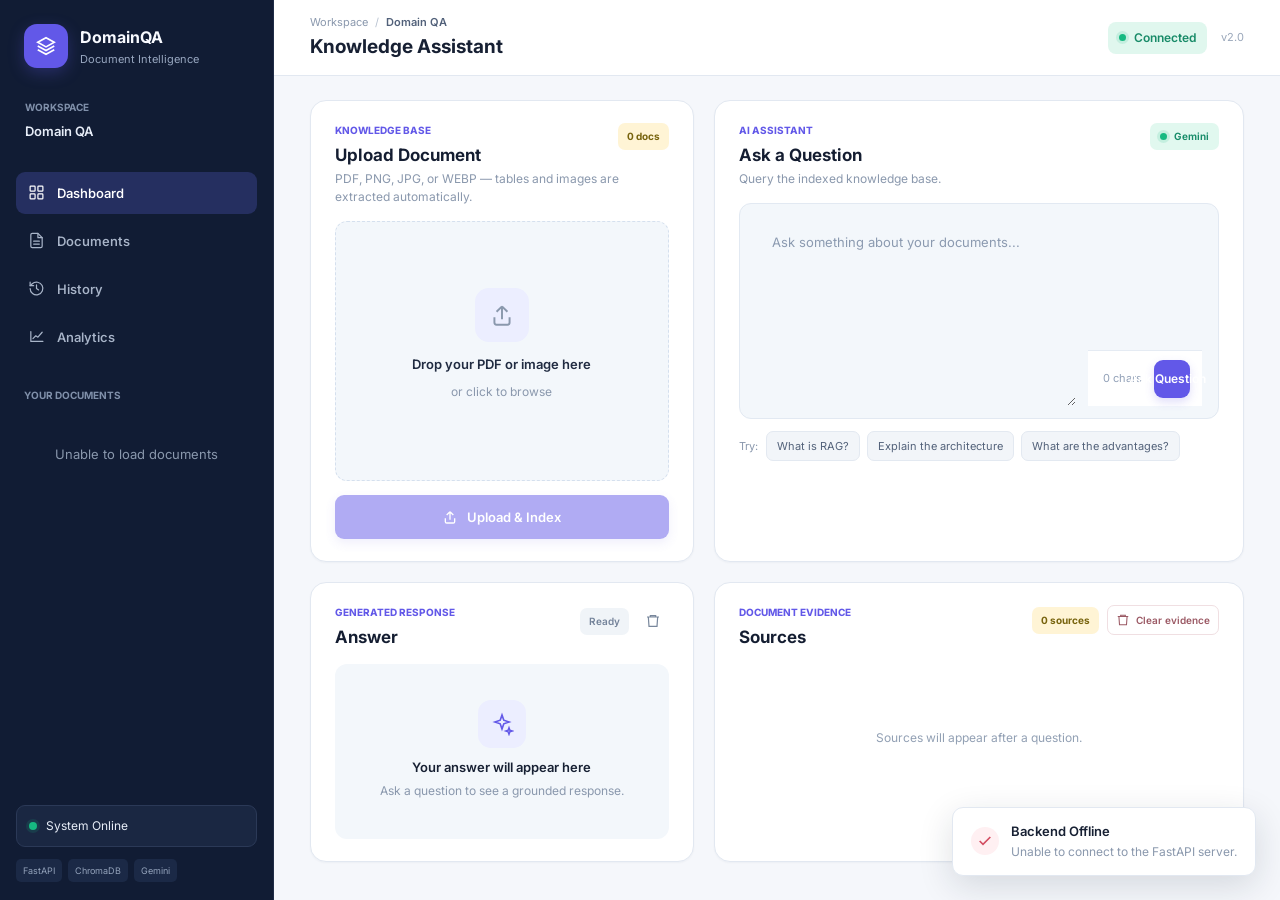
==== frontend/index.html @ cc3ae626 "Initial project commit" ====
<!DOCTYPE html>
<html lang="en">
<head>
    <meta charset="UTF-8">
    <meta name="viewport" content="width=device-width, initial-scale=1.0">
    <title>DomainQA | Document Intelligence</title>
    <meta name="description" content="Retrieval-Augmented Generation system for domain-specific question answering.">
    <link rel="preconnect" href="https://fonts.googleapis.com">
    <link rel="preconnect" href="https://fonts.gstatic.com" crossorigin>
    <link href="https://fonts.googleapis.com/css2?family=Inter:wght@300;400;500;600;700&display=swap" rel="stylesheet">
    <link rel="stylesheet" href="style.css?v=5">
</head>
<body>

<div class="app-shell">
    <aside class="app-sidebar">
        <div class="sidebar-brand">
            <div class="brand-icon" aria-hidden="true">
                <svg width="22" height="22" viewBox="0 0 24 24" fill="none" stroke="currentColor" stroke-width="1.8">
                    <path d="m3 8 9-5 9 5-9 5-9-5Z"/>
                    <path d="m3 12 9 5 9-5M3 16l9 5 9-5"/>
                </svg>
            </div>
            <div class="brand-copy">
                <span class="brand-name">DomainQA</span>
                <span class="brand-subtitle">Document Intelligence</span>
            </div>
        </div>

        <div class="sidebar-workspace">
            <span>WORKSPACE</span>
            <strong>Domain QA</strong>
        </div>

        <nav class="side-nav" aria-label="Primary navigation">
            <button class="nav-btn active" id="navDashboard">
                <svg viewBox="0 0 24 24" aria-hidden="true"><rect x="3" y="3" width="7" height="7" rx="1"/><rect x="14" y="3" width="7" height="7" rx="1"/><rect x="3" y="14" width="7" height="7" rx="1"/><rect x="14" y="14" width="7" height="7" rx="1"/></svg>
                <span>Dashboard</span>
            </button>
            <button class="nav-btn" id="navDocuments">
                <svg viewBox="0 0 24 24" aria-hidden="true"><path d="M14 2H6a2 2 0 0 0-2 2v16a2 2 0 0 0 2 2h12a2 2 0 0 0 2-2V8z"/><path d="M14 2v6h6M8 13h8M8 17h8"/></svg>
                <span>Documents</span>
            </button>
            <button class="nav-btn" id="navHistory">
                <svg viewBox="0 0 24 24" aria-hidden="true"><path d="M3 12a9 9 0 1 0 3-6.7L3 8"/><path d="M3 3v5h5M12 7v5l3 2"/></svg>
                <span>History</span>
            </button>
            <button class="nav-btn" id="navAnalytics">
                <svg viewBox="0 0 24 24" aria-hidden="true"><path d="M4 19V5M4 19h17"/><path d="m7 15 4-4 3 2 6-7"/></svg>
                <span>Analytics</span>
            </button>
        </nav>

        <section class="sidebar-documents" aria-label="Indexed documents">
            <span class="sidebar-section-label">YOUR DOCUMENTS</span>
            <div class="document-list" id="documentsList">
                <div class="sidebar-empty">No documents yet</div>
            </div>
        </section>

        <div class="sidebar-bottom">
            <div class="sidebar-system-status">
                <span class="status-indicator"></span>
                <span>System Online</span>
            </div>
            <div class="sidebar-services"><span>FastAPI</span><span>ChromaDB</span><span>Gemini</span></div>
        </div>
    </aside>

    <div class="app-main">
        <header class="top-header">
            <div class="workspace-title">
                <div class="breadcrumbs"><span>Workspace</span><b>/</b><strong>Domain QA</strong></div>
                <h1>Knowledge Assistant</h1>
            </div>
            <div class="header-status">
                <span class="connection-pill"><span class="status-indicator"></span>Connected</span>
                <span class="brand-version">v2.0</span>
            </div>
        </header>

        <main class="workspace-content">
            <section class="dashboard" id="dashboardView">
                <section class="dashboard-panel upload-panel">
                    <div class="panel-heading">
                        <div>
                            <span class="panel-eyebrow">KNOWLEDGE BASE</span>
                            <h2>Upload Document</h2>
                        </div>
                        <span class="stat-badge" id="documentCount">0 docs</span>
                    </div>
                    <p class="panel-caption">PDF, PNG, JPG, or WEBP — tables and images are extracted automatically.</p>
                    <div class="upload-section">
                        <div class="dropzone" id="dropZone">
                            <input type="file" id="fileInput" accept=".pdf,.png,.jpg,.jpeg,.webp,image/*,application/pdf" hidden>
                            <div class="dropzone-content">
                                <span class="dropzone-icon" aria-hidden="true">
                                    <svg width="26" height="26" viewBox="0 0 24 24" fill="none" stroke="currentColor" stroke-width="1.8">
                                        <path d="M12 16V4m0 0L7 9m5-5 5 5"/><path d="M5 14v5a2 2 0 0 0 2 2h10a2 2 0 0 0 2-2v-5"/>
                                    </svg>
                                </span>
                                <strong>Drop your PDF or image here</strong>
                                <span>or click to browse</span>
                                <div class="selected-file" id="selectedFile"></div>
                            </div>
                        </div>
                        <button class="btn btn-primary btn-full" id="uploadButton" disabled>
                            <svg width="16" height="16" viewBox="0 0 24 24" fill="none" stroke="currentColor" stroke-width="2"><path d="M12 16V4m0 0L7 9m5-5 5 5"/><path d="M5 14v5a2 2 0 0 0 2 2h10a2 2 0 0 0 2-2v-5"/></svg>
                            Upload &amp; Index
                        </button>
                        <div class="progress" id="uploadProgress">
                            <div class="progress-header"><span id="progressText">Processing...</span><span id="progressPercent">0%</span></div>
                            <div class="progress-bar"><div class="progress-fill" id="progressBar"></div></div>
                        </div>
                        <div class="notification" id="uploadNotification"></div>
                    </div>
                </section>

                <section class="dashboard-panel assistant-panel">
                    <div class="panel-heading">
                        <div>
                            <span class="panel-eyebrow">AI ASSISTANT</span>
                            <h2>Ask a Question</h2>
                        </div>
                        <span class="ai-badge"><span class="status-indicator"></span>Gemini</span>
                    </div>
                    <p class="panel-caption">Query the indexed knowledge base.</p>
                    <div class="chat-input-area">
                        <div class="input-wrapper">
                            <textarea id="questionInput" placeholder="Ask something about your documents..." rows="4"></textarea>
                            <div class="input-controls">
                                <span class="char-count"><span id="characterCount">0</span> chars</span>
                                <button class="btn-send" id="askButton" aria-label="Ask question" title="Ask question">
                                    <span>Ask Question</span>
                                    <svg width="17" height="17" viewBox="0 0 24 24" fill="none" stroke="currentColor" stroke-width="2"><path d="M5 12h14m-6-6 6 6-6 6"/></svg>
                                </button>
                            </div>
                        </div>
                    </div>
                    <div class="suggestion-row">
                        <span>Try:</span>
                        <div class="suggestion-chips">
                            <button class="suggestion-chip">What is RAG?</button>
                            <button class="suggestion-chip">Explain the architecture</button>
                            <button class="suggestion-chip">What are the advantages?</button>
                        </div>
                    </div>
                </section>

                <section class="dashboard-panel answer-panel">
                    <div class="panel-heading">
                        <div>
                            <span class="panel-eyebrow">GENERATED RESPONSE</span>
                            <h2>Answer</h2>
                        </div>
                        <div class="answer-tools">
                            <span class="answer-state" id="answerState">Ready</span>
                            <button class="btn-ghost-icon" id="clearChatBtn" title="Clear conversation" aria-label="Clear conversation">
                                <svg width="16" height="16" viewBox="0 0 24 24" fill="none" stroke="currentColor" stroke-width="1.8"><path d="M3 6h18M8 6V4h8v2m3 0-1 14H6L5 6"/></svg>
                            </button>
                        </div>
                    </div>
                    <div class="chat-messages" id="chatArea">
                        <div class="welcome-message">
                            <div class="welcome-icon" aria-hidden="true">
                                <svg width="24" height="24" viewBox="0 0 24 24" fill="none" stroke="currentColor" stroke-width="1.7"><path d="m12 3 1.8 5.2L19 10l-5.2 1.8L12 17l-1.8-5.2L5 10l5.2-1.8L12 3Z"/><path d="m19 16 .8 2.2L22 19l-2.2.8L19 22l-.8-2.2L16 19l2.2-.8L19 16Z"/></svg>
                            </div>
                            <h3>Your answer will appear here</h3>
                            <p>Ask a question to see a grounded response.</p>
                        </div>
                    </div>
                </section>

                <section class="dashboard-panel sources-panel">
                    <div class="panel-heading">
                        <div>
                            <span class="panel-eyebrow">DOCUMENT EVIDENCE</span>
                            <h2>Sources</h2>
                        </div>
                        <div class="source-tools">
                            <span class="source-count" id="sourceCount">0 sources</span>
                            <button class="btn-clear-evidence" id="clearEvidence" type="button" title="Clear displayed citations" aria-label="Clear displayed citations">
                                <svg width="14" height="14" viewBox="0 0 24 24" fill="none" stroke="currentColor" stroke-width="1.8" aria-hidden="true">
                                    <path d="M3 6h18M8 6V4h8v2m3 0-1 14H6L5 6"/>
                                </svg>
                                Clear evidence
                            </button>
                        </div>
                    </div>
                    <div class="source-list" id="sourcesList">
                        <div class="source-empty">Sources will appear after a question.</div>
                    </div>
                </section>
            </section>

    <!-- Documents View -->
    <section class="content-page hidden" id="documentsView">
        <div class="page-header">
            <div>
                <h2>Documents</h2>
                <p>Manage your indexed documents</p>
            </div>
            <button class="btn btn-secondary" id="refreshDocuments">
                <svg width="14" height="14" viewBox="0 0 24 24" fill="none" stroke="currentColor" stroke-width="2">
                    <polyline points="23,4 23,10 17,10"/>
                    <path d="M20.49 15a9 9 0 11-2.12-9.36L23 10"/>
                </svg>
                Refresh
            </button>
        </div>
        <div class="documents-table" id="documentsContainer">
            <div class="loading-state">Loading documents...</div>
        </div>

        <!-- Chunk Viewer Modal -->
        <div class="modal-overlay" id="chunkModal" style="display:none;">
            <div class="modal">
                <div class="modal-header">
                    <div>
                        <h3 id="chunkModalTitle">Document Chunks</h3>
                        <p class="modal-subtitle" id="chunkModalSubtitle"></p>
                    </div>
                    <button class="btn-close" id="closeChunkModal">
                        <svg width="18" height="18" viewBox="0 0 24 24" fill="none" stroke="currentColor" stroke-width="2">
                            <line x1="18" y1="6" x2="6" y2="18"/>
                            <line x1="6" y1="6" x2="18" y2="18"/>
                        </svg>
                    </button>
                </div>
                <div class="modal-body" id="chunkModalBody">
                    <div class="loading-state">Loading chunks...</div>
                </div>
            </div>
        </div>
    </section>

    <!-- History View -->
    <section class="content-page hidden" id="historyView">
        <div class="page-header">
            <div>
                <h2>History</h2>
                <p>Your conversation history</p>
            </div>
            <div class="header-actions">
                <button class="btn btn-secondary" id="exportHistory">
                    <svg width="14" height="14" viewBox="0 0 24 24" fill="none" stroke="currentColor" stroke-width="2">
                        <path d="M21 15v4a2 2 0 01-2 2H5a2 2 0 01-2-2v-4M7 10l5 5 5-5M12 15V3"/>
                    </svg>
                    Export MD
                </button>
                <button class="btn btn-secondary" id="clearHistory">
                    <svg width="14" height="14" viewBox="0 0 24 24" fill="none" stroke="currentColor" stroke-width="2">
                        <circle cx="12" cy="12" r="10"/>
                        <line x1="15" y1="9" x2="9" y2="15"/>
                        <line x1="9" y1="9" x2="15" y2="15"/>
                    </svg>
                    Clear
                </button>
            </div>
        </div>
        <div id="historyContainer">
            <div class="empty-state">No history yet. Ask a question to get started.</div>
        </div>
    </section>

    <!-- Analytics View -->
    <section class="content-page hidden" id="analyticsView">
        <div class="page-header">
            <div>
                <h2>Analytics</h2>
                <p>Query activity, response time, and indexed content</p>
            </div>
            <div class="header-actions">
                <button class="btn-reset" id="resetAnalytics" title="Reset query, feedback, and latency metrics">
                    <svg width="14" height="14" viewBox="0 0 24 24" fill="none" stroke="currentColor" stroke-width="1.8" aria-hidden="true">
                        <path d="M3 6h18M8 6V4h8v2m3 0-1 14H6L5 6"/>
                    </svg>
                    Reset metrics
                </button>
                <button class="btn btn-secondary" id="refreshAnalytics">
                    <svg width="14" height="14" viewBox="0 0 24 24" fill="none" stroke="currentColor" stroke-width="2">
                        <polyline points="23,4 23,10 17,10"/>
                        <path d="M20.49 15a9 9 0 11-2.12-9.36L23 10"/>
                    </svg>
                    Refresh
                </button>
            </div>
        </div>
        <div id="analyticsContainer">
            <div class="loading-state">Loading analytics...</div>
        </div>
    </section>
        </main>
    </div>
</div>

<!-- Toast -->
<div class="toast" id="toast">
    <div class="toast-icon">
        <svg width="16" height="16" viewBox="0 0 24 24" fill="none" stroke="currentColor" stroke-width="2.5">
            <polyline points="20,6 9,17 4,12"/>
        </svg>
    </div>
    <div class="toast-text">
        <strong id="toastTitle">Success</strong>
        <p id="toastMessage">Operation completed.</p>
    </div>
</div>

<script src="config.js"></script>
<script src="app.js?v=15"></script>

</body>
</html>
---- frontend/style.css ----
/* =========================================================
   DOMAINQA — CLASSIC PROFESSIONAL UI
========================================================= */

:root {
    --bg: #f8f9fa;
    --surface: #ffffff;
    --surface-alt: #f1f3f5;

    --text: #212529;
    --text-2: #495057;
    --text-3: #868e96;

    --border: #dee2e6;
    --border-light: #e9ecef;

    --primary: #2563eb;
    --primary-hover: #1d4ed8;
    --primary-soft: rgba(37, 99, 235, 0.08);

    --green: #16a34a;
    --green-soft: rgba(22, 163, 74, 0.08);

    --blue: #2563eb;
    --blue-soft: rgba(37, 99, 235, 0.08);

    --amber: #d97706;
    --amber-soft: rgba(217, 119, 6, 0.08);

    --red: #dc2626;
    --red-soft: rgba(220, 38, 38, 0.08);

    --purple: #7c3aed;
    --purple-soft: rgba(124, 58, 237, 0.08);

    --shadow-xs: 0 1px 2px rgba(0, 0, 0, 0.04);
    --shadow-sm: 0 1px 3px rgba(0, 0, 0, 0.06), 0 1px 2px rgba(0, 0, 0, 0.04);
    --shadow: 0 2px 8px rgba(0, 0, 0, 0.06);

    --radius: 8px;
    --radius-lg: 12px;
}

*, *::before, *::after {
    box-sizing: border-box;
    margin: 0;
    padding: 0;
}

body {
    font-family: 'Inter', -apple-system, BlinkMacSystemFont, 'Segoe UI', sans-serif;
    background: var(--bg);
    color: var(--text);
    line-height: 1.5;
    -webkit-font-smoothing: antialiased;
}

button, textarea, input {
    font-family: inherit;
}

button {
    border: none;
    cursor: pointer;
    background: none;
}

button:disabled {
    opacity: 0.5;
    cursor: not-allowed;
}

.hidden { display: none !important; }

/* =========================================================
   APP LAYOUT
========================================================= */

.app {
    display: flex;
    flex-direction: column;
    min-height: 100vh;
}

/* =========================================================
   TOP HEADER
========================================================= */

.top-header {
    display: flex;
    align-items: center;
    justify-content: space-between;
    padding: 0 24px;
    height: 56px;
    background: var(--surface);
    border-bottom: 1px solid var(--border);
    position: sticky;
    top: 0;
    z-index: 100;
}

.header-brand {
    display: flex;
    align-items: center;
    gap: 10px;
}

.brand-icon {
    width: 32px;
    height: 32px;
    background: var(--primary);
    color: white;
    border-radius: var(--radius);
    display: flex;
    align-items: center;
    justify-content: center;
}

.brand-name {
    font-weight: 600;
    font-size: 15px;
    color: var(--text);
}

.brand-version {
    font-size: 11px;
    color: var(--text-3);
    background: var(--surface-alt);
    padding: 2px 6px;
    border-radius: 4px;
}

.top-nav {
    display: flex;
    gap: 4px;
}

.nav-btn {
    padding: 8px 16px;
    font-size: 13px;
    font-weight: 500;
    color: var(--text-2);
    border-radius: 6px;
    transition: all 0.15s ease;
}

.nav-btn:hover {
    background: var(--surface-alt);
    color: var(--text);
}

.nav-btn.active {
    background: var(--primary-soft);
    color: var(--primary);
}

.header-status {
    display: flex;
    align-items: center;
    gap: 6px;
    font-size: 12px;
    color: var(--text-3);
}

.status-indicator {
    width: 8px;
    height: 8px;
    background: var(--green);
    border-radius: 50%;
}

/* =========================================================
   DASHBOARD - SPLIT LAYOUT
========================================================= */

.dashboard {
    display: flex;
    flex: 1;
    height: calc(100vh - 56px);
}

/* Left Panel - Documents */
.left-panel {
    width: 320px;
    background: var(--surface);
    border-right: 1px solid var(--border);
    display: flex;
    flex-direction: column;
    overflow: hidden;
}

.panel-header {
    display: flex;
    align-items: center;
    justify-content: space-between;
    padding: 16px 20px;
    border-bottom: 1px solid var(--border-light);
}

.panel-header h3 {
    font-size: 14px;
    font-weight: 600;
    color: var(--text);
}

.stat-badge {
    font-size: 12px;
    color: var(--text-3);
    background: var(--surface-alt);
    padding: 4px 10px;
    border-radius: 12px;
}

/* Upload Section */
.upload-section {
    padding: 12px 16px;
    border-bottom: 1px solid var(--border-light);
}

.upload-section.collapsed {
    padding: 8px 16px;
}

.upload-section.collapsed .dropzone {
    display: none;
}

.upload-section.collapsed .btn-primary {
    display: none;
}

.dropzone {
    border: 2px dashed var(--border);
    border-radius: var(--radius);
    padding: 16px;
    text-align: center;
    cursor: pointer;
    transition: all 0.2s ease;
    margin-bottom: 8px;
}

.dropzone:hover,
.dropzone.dragover {
    border-color: var(--primary);
    background: var(--primary-soft);
}

.dropzone-content {
    display: flex;
    flex-direction: column;
    align-items: center;
    gap: 8px;
    color: var(--text-3);
}

.dropzone-content svg {
    color: var(--text-3);
}

.dropzone-content span {
    font-size: 13px;
}

.selected-file {
    margin-top: 8px;
    font-size: 12px;
    color: var(--green);
    font-weight: 500;
}

/* Document List */
.document-list {
    flex: 1;
    overflow-y: auto;
    padding: 12px 20px;
}

.document-item {
    display: flex;
    align-items: center;
    gap: 12px;
    padding: 12px;
    border-radius: var(--radius);
    margin-bottom: 4px;
    transition: background 0.15s ease;
}

.document-item:hover {
    background: var(--surface-alt);
}

.doc-icon {
    width: 36px;
    height: 36px;
    background: var(--red-soft);
    color: var(--red);
    border-radius: 6px;
    display: flex;
    align-items: center;
    justify-content: center;
    font-size: 10px;
    font-weight: 600;
}

.doc-info {
    flex: 1;
    min-width: 0;
}

.doc-name {
    font-size: 13px;
    font-weight: 500;
    color: var(--text);
    white-space: nowrap;
    overflow: hidden;
    text-overflow: ellipsis;
}

.doc-meta {
    font-size: 11px;
    color: var(--text-3);
}

.doc-delete {
    width: 28px;
    height: 28px;
    min-width: 28px;
    border-radius: 6px;
    display: flex;
    align-items: center;
    justify-content: center;
    color: var(--text-3);
    transition: all 0.15s ease;
    flex-shrink: 0;
}

.doc-delete:hover {
    background: var(--red-soft);
    color: var(--red);
}

/* Right Panel - Chat */
.right-panel {
    flex: 1;
    display: flex;
    flex-direction: column;
    background: var(--bg);
    min-width: 0;
}

.chat-header {
    display: flex;
    align-items: center;
    justify-content: space-between;
    padding: 16px 24px;
    background: var(--surface);
    border-bottom: 1px solid var(--border);
}

.chat-title {
    display: flex;
    align-items: center;
    gap: 10px;
}

.chat-title h2 {
    font-size: 15px;
    font-weight: 600;
}

.chat-actions {
    display: flex;
    align-items: center;
    gap: 8px;
}

.ai-badge {
    font-size: 11px;
    font-weight: 500;
    color: var(--purple);
    background: var(--purple-soft);
    padding: 4px 10px;
    border-radius: 12px;
}

/* Chat Messages */
.chat-messages {
    flex: 1;
    overflow-y: auto;
    padding: 24px;
}

.welcome-message {
    display: flex;
    flex-direction: column;
    align-items: center;
    justify-content: center;
    height: 100%;
    text-align: center;
    color: var(--text-3);
}

.welcome-icon {
    width: 64px;
    height: 64px;
    background: var(--surface);
    border-radius: 50%;
    display: flex;
    align-items: center;
    justify-content: center;
    margin-bottom: 16px;
    box-shadow: var(--shadow-sm);
}

.welcome-message h3 {
    font-size: 18px;
    font-weight: 600;
    color: var(--text);
    margin-bottom: 8px;
}

.welcome-message p {
    font-size: 14px;
    margin-bottom: 20px;
}

.suggestion-chips {
    display: flex;
    gap: 8px;
    flex-wrap: wrap;
    justify-content: center;
}

.suggestion-chip {
    font-size: 12px;
    padding: 8px 14px;
    background: var(--surface);
    border: 1px solid var(--border);
    border-radius: 20px;
    color: var(--text-2);
    transition: all 0.15s ease;
}

.suggestion-chip:hover {
    border-color: var(--primary);
    color: var(--primary);
    background: var(--primary-soft);
}

/* Chat Bubbles */
.chat-bubble {
    max-width: 70%;
    margin-bottom: 16px;
}

.chat-bubble-user {
    margin-left: auto;
}

.chat-bubble-assistant {
    margin-right: auto;
}

.bubble-content {
    padding: 12px 16px;
    border-radius: var(--radius-lg);
    font-size: 14px;
    line-height: 1.6;
}

.chat-bubble-user .bubble-content {
    background: var(--primary);
    color: white;
    border-bottom-right-radius: 4px;
}

.chat-bubble-assistant .bubble-content {
    background: var(--surface);
    color: var(--text);
    border: 1px solid var(--border);
    border-bottom-left-radius: 4px;
}

.bubble-meta {
    font-size: 11px;
    color: var(--text-3);
    margin-top: 4px;
    padding: 0 4px;
}

.chat-bubble-user .bubble-meta {
    text-align: right;
}

.streaming-cursor {
    display: inline-block;
    width: 2px;
    height: 14px;
    background: var(--primary);
    margin-left: 2px;
    vertical-align: text-bottom;
    animation: blink 1s infinite;
}

@keyframes blink {
    0%, 50% { opacity: 1; }
    51%, 100% { opacity: 0; }
}

/* Chat Input */
.chat-input-area {
    padding: 16px 24px;
    background: var(--surface);
    border-top: 1px solid var(--border);
}

.input-wrapper {
    display: flex;
    align-items: flex-end;
    gap: 12px;
    background: var(--bg);
    border: 1px solid var(--border);
    border-radius: var(--radius-lg);
    padding: 12px 16px;
    transition: border-color 0.2s ease;
}

.input-wrapper:focus-within {
    border-color: var(--primary);
}

.input-wrapper textarea {
    flex: 1;
    border: none;
    background: transparent;
    resize: none;
    font-size: 14px;
    line-height: 1.5;
    color: var(--text);
    outline: none;
    max-height: 120px;
}

.input-wrapper textarea::placeholder {
    color: var(--text-3);
}

.btn-send {
    width: 36px;
    height: 36px;
    background: var(--primary);
    color: white;
    border-radius: 50%;
    display: flex;
    align-items: center;
    justify-content: center;
    flex-shrink: 0;
    transition: background 0.15s ease;
}

.btn-send:hover {
    background: var(--primary-hover);
}

.input-footer {
    display: flex;
    justify-content: space-between;
    margin-top: 8px;
    font-size: 11px;
    color: var(--text-3);
}

/* =========================================================
   BUTTONS
========================================================= */

.btn {
    display: inline-flex;
    align-items: center;
    gap: 6px;
    padding: 8px 14px;
    font-size: 13px;
    font-weight: 500;
    border-radius: 6px;
    transition: all 0.15s ease;
}

.btn-primary {
    background: var(--primary);
    color: white;
}

.btn-primary:hover {
    background: var(--primary-hover);
}

.btn-secondary {
    background: var(--surface);
    border: 1px solid var(--border);
    color: var(--text-2);
}

.btn-secondary:hover {
    background: var(--surface-alt);
    border-color: var(--text-3);
}

.btn-ghost {
    color: var(--text-3);
    padding: 6px 10px;
}

.btn-ghost:hover {
    background: var(--surface-alt);
    color: var(--text);
}

.btn-full {
    width: 100%;
    justify-content: center;
}

/* =========================================================
   PROGRESS & NOTIFICATIONS
========================================================= */

.progress {
    display: none;
    margin-top: 12px;
}

.progress.active {
    display: block;
}

.progress-header {
    display: flex;
    justify-content: space-between;
    margin-bottom: 6px;
    font-size: 11px;
    color: var(--text-3);
}

.progress-bar {
    height: 4px;
    background: var(--surface-alt);
    border-radius: 2px;
    overflow: hidden;
}

.progress-fill {
    height: 100%;
    background: var(--primary);
    border-radius: 2px;
    transition: width 0.3s ease;
    width: 0%;
}

.notification {
    display: none;
    margin-top: 8px;
    padding: 8px 12px;
    font-size: 12px;
    border-radius: 6px;
}

.notification.show {
    display: block;
}

.notification.success {
    background: var(--green-soft);
    color: var(--green);
}

.notification.error {
    background: var(--red-soft);
    color: var(--red);
}

/* =========================================================
   CONTENT PAGES
========================================================= */

.content-page {
    flex: 1;
    padding: 32px;
    overflow-y: auto;
}

.page-header {
    display: flex;
    align-items: flex-start;
    justify-content: space-between;
    margin-bottom: 24px;
}

.page-header h2 {
    font-size: 20px;
    font-weight: 600;
    color: var(--text);
    margin-bottom: 4px;
}

.page-header p {
    font-size: 13px;
    color: var(--text-3);
}

.header-actions {
    display: flex;
    gap: 8px;
}

/* Documents Table */
.documents-table {
    background: var(--surface);
    border: 1px solid var(--border);
    border-radius: var(--radius-lg);
    overflow: hidden;
}

.doc-row {
    display: grid;
    grid-template-columns: 1fr 100px 100px 80px;
    align-items: center;
    padding: 14px 20px;
    border-bottom: 1px solid var(--border-light);
    font-size: 13px;
}

.doc-row:last-child {
    border-bottom: none;
}

.doc-row-header {
    background: var(--surface-alt);
    font-weight: 600;
    color: var(--text-2);
    font-size: 12px;
    text-transform: uppercase;
    letter-spacing: 0.03em;
}

.doc-row:not(.doc-row-header):hover {
    background: var(--bg);
}

.doc-name {
    display: flex;
    align-items: center;
    gap: 12px;
    min-width: 0;
}

.doc-name-text {
    min-width: 0;
}

.doc-name-text strong {
    display: block;
    white-space: nowrap;
    overflow: hidden;
    text-overflow: ellipsis;
}

.doc-name-text span {
    font-size: 11px;
    color: var(--text-3);
}

.delete-btn {
    font-size: 12px;
    color: var(--red);
    padding: 4px 10px;
    border-radius: 4px;
    transition: background 0.15s ease;
}

.delete-btn:hover {
    background: var(--red-soft);
}

/* History */
.history-entry {
    background: var(--surface);
    border: 1px solid var(--border);
    border-radius: var(--radius-lg);
    padding: 20px;
    margin-bottom: 12px;
}

.history-entry-head {
    display: flex;
    align-items: center;
    justify-content: space-between;
    margin-bottom: 12px;
    font-size: 12px;
    color: var(--text-3);
}

.history-entry-time {
    display: flex;
    align-items: center;
    gap: 6px;
}

.history-entry-latency {
    background: var(--blue-soft);
    color: var(--blue);
    padding: 2px 8px;
    border-radius: 10px;
    font-size: 11px;
    font-weight: 500;
}

.history-q {
    display: flex;
    gap: 10px;
    margin-bottom: 12px;
}

.history-q-icon {
    width: 24px;
    height: 24px;
    background: var(--primary);
    color: white;
    border-radius: 50%;
    display: flex;
    align-items: center;
    justify-content: center;
    font-size: 11px;
    font-weight: 600;
    flex-shrink: 0;
}

.history-q-text {
    font-size: 14px;
    font-weight: 500;
    color: var(--text);
}

.history-a {
    padding-left: 34px;
    font-size: 14px;
    color: var(--text-2);
    line-height: 1.6;
}

/* Analytics */
.analytics-grid {
    display: grid;
    grid-template-columns: repeat(4, minmax(0, 1fr));
    gap: 12px;
    margin-bottom: 28px;
}

.analytics-card {
    background: var(--surface);
    border: 1px solid var(--border);
    border-radius: var(--radius);
    padding: 16px 18px;
    min-width: 0;
}

.analytics-card-label {
    display: block;
    font-size: 11px;
    font-weight: 600;
    color: var(--text-3);
}

.analytics-card-value {
    display: block;
    margin: 10px 0 4px;
    font-size: 26px;
    font-weight: 700;
    color: var(--text);
    line-height: 1.15;
    overflow-wrap: anywhere;
}

.analytics-card-sub {
    display: block;
    font-size: 12px;
    color: var(--text-3);
}

.analytics-positive { color: var(--green); }
.analytics-negative { color: var(--red); }

.analytics-layout {
    display: grid;
    grid-template-columns: minmax(0, 1.35fr) minmax(280px, 0.85fr);
    gap: 32px;
    align-items: start;
}

.analytics-side-column {
    display: grid;
    gap: 28px;
    min-width: 0;
}

.analytics-panel {
    min-width: 0;
}

.analytics-panel-heading {
    display: flex;
    justify-content: space-between;
    align-items: flex-start;
    gap: 16px;
    padding-bottom: 12px;
    border-bottom: 1px solid var(--border);
    margin-bottom: 4px;
}

.analytics-panel-heading h3 {
    font-size: 15px;
    font-weight: 650;
    line-height: 1.3;
}

.analytics-panel-heading p {
    margin-top: 3px;
    font-size: 12px;
    color: var(--text-3);
}

.analytics-count {
    flex-shrink: 0;
    padding-top: 2px;
    color: var(--text-3);
    font-size: 11px;
}

.analytics-query-row {
    display: grid;
    grid-template-columns: 24px minmax(0, 1fr) auto;
    gap: 12px;
    align-items: center;
    min-height: 54px;
    padding: 10px 0;
    border-bottom: 1px solid var(--border-light);
}

.analytics-query-row:last-child,
.analytics-doc-row:last-child {
    border-bottom: none;
}

.analytics-query-index {
    color: var(--text-3);
    font-size: 11px;
    font-variant-numeric: tabular-nums;
}

.analytics-query-text {
    min-width: 0;
    color: var(--text-2);
    font-size: 13px;
    overflow-wrap: anywhere;
}

.analytics-query-time {
    color: var(--text-3);
    font-size: 11px;
    white-space: nowrap;
}

.analytics-doc-row {
    padding: 12px 0;
    border-bottom: 1px solid var(--border-light);
}

.analytics-doc-meta {
    display: flex;
    justify-content: space-between;
    align-items: baseline;
    gap: 12px;
}

.analytics-doc-meta strong {
    min-width: 0;
    overflow: hidden;
    text-overflow: ellipsis;
    white-space: nowrap;
    font-size: 13px;
    font-weight: 550;
}

.analytics-doc-meta span {
    flex-shrink: 0;
    color: var(--text-3);
    font-size: 11px;
}

.analytics-bar-track {
    height: 5px;
    background: var(--surface-alt);
    border-radius: 3px;
    margin-top: 9px;
    overflow: hidden;
}

.analytics-bar-fill {
    height: 100%;
    background: var(--primary);
    border-radius: 3px;
}

.analytics-note {
    margin-top: 12px;
    color: var(--text-3);
    font-size: 11px;
    line-height: 1.5;
}

.analytics-feedback-track {
    display: flex;
    height: 8px;
    margin: 18px 0 12px;
    overflow: hidden;
    background: var(--surface-alt);
    border-radius: 4px;
}

.analytics-feedback-up { background: var(--green); }
.analytics-feedback-down { background: var(--red); }

.analytics-feedback-legend {
    display: flex;
    flex-wrap: wrap;
    justify-content: space-between;
    gap: 8px 16px;
    color: var(--text-2);
    font-size: 12px;
}

.analytics-feedback-legend span {
    display: inline-flex;
    align-items: center;
    gap: 6px;
}

.analytics-feedback-legend strong {
    margin-left: 2px;
    color: var(--text);
    font-variant-numeric: tabular-nums;
}

.analytics-legend-dot {
    width: 7px;
    height: 7px;
    border-radius: 50%;
}

.analytics-positive-dot { background: var(--green); }
.analytics-negative-dot { background: var(--red); }

.analytics-empty {
    padding: 18px 0;
    color: var(--text-3);
    font-size: 12px;
}

/* Empty States */
.empty-state {
    text-align: center;
    padding: 60px 20px;
    color: var(--text-3);
}

.empty-state h4 {
    font-size: 15px;
    font-weight: 500;
    color: var(--text-2);
    margin-bottom: 8px;
}

.empty-state-small {
    text-align: center;
    padding: 32px 16px;
    font-size: 13px;
    color: var(--text-3);
}

/* =========================================================
   TOAST
========================================================= */

.toast {
    position: fixed;
    bottom: 24px;
    right: 24px;
    background: var(--surface);
    border: 1px solid var(--border);
    border-radius: var(--radius-lg);
    padding: 14px 18px;
    display: flex;
    align-items: center;
    gap: 12px;
    box-shadow: var(--shadow);
    transform: translateY(100px);
    opacity: 0;
    transition: all 0.3s ease;
    z-index: 1000;
}

.toast.show {
    transform: translateY(0);
    opacity: 1;
}

.toast-icon {
    width: 28px;
    height: 28px;
    border-radius: 50%;
    display: flex;
    align-items: center;
    justify-content: center;
    flex-shrink: 0;
}

.toast-success .toast-icon {
    background: var(--green-soft);
    color: var(--green);
}

.toast-error .toast-icon {
    background: var(--red-soft);
    color: var(--red);
}

.toast-text strong {
    display: block;
    font-size: 13px;
    font-weight: 600;
    margin-bottom: 2px;
}

.toast-text p {
    font-size: 12px;
    color: var(--text-3);
}

/* =========================================================
   MODAL - CHUNK VIEWER
========================================================= */

.modal-overlay {
    position: fixed;
    inset: 0;
    background: rgba(0, 0, 0, 0.5);
    display: flex;
    align-items: center;
    justify-content: center;
    z-index: 1000;
    padding: 24px;
}

.modal {
    background: var(--surface);
    border-radius: var(--radius-lg);
    width: 100%;
    max-width: 800px;
    max-height: 80vh;
    display: flex;
    flex-direction: column;
    box-shadow: var(--shadow);
}

.modal-header {
    display: flex;
    align-items: flex-start;
    justify-content: space-between;
    padding: 20px 24px;
    border-bottom: 1px solid var(--border);
}

.modal-header h3 {
    font-size: 16px;
    font-weight: 600;
    margin-bottom: 4px;
}

.modal-subtitle {
    font-size: 12px;
    color: var(--text-3);
}

.btn-close {
    width: 32px;
    height: 32px;
    border-radius: 6px;
    display: flex;
    align-items: center;
    justify-content: center;
    color: var(--text-3);
    transition: all 0.15s ease;
}

.btn-close:hover {
    background: var(--surface-alt);
    color: var(--text);
}

.modal-body {
    flex: 1;
    overflow-y: auto;
    padding: 20px 24px;
}

/* Chunk Stats */
.chunk-stats {
    display: flex;
    gap: 16px;
    margin-bottom: 20px;
    padding: 16px;
    background: var(--surface-alt);
    border-radius: var(--radius);
}

.chunk-stat {
    text-align: center;
    flex: 1;
}

.chunk-stat-value {
    font-size: 20px;
    font-weight: 700;
    color: var(--text);
}

.chunk-stat-label {
    font-size: 11px;
    color: var(--text-3);
    text-transform: uppercase;
    letter-spacing: 0.03em;
}

/* Page Groups */
.chunk-page-group {
    margin-bottom: 24px;
}

.chunk-page-header {
    display: flex;
    align-items: center;
    gap: 8px;
    margin-bottom: 12px;
    font-size: 13px;
    font-weight: 600;
    color: var(--text-2);
}

.chunk-page-badge {
    background: var(--blue-soft);
    color: var(--blue);
    padding: 2px 8px;
    border-radius: 10px;
    font-size: 11px;
}

/* Individual Chunk */
.chunk-card {
    background: var(--bg);
    border: 1px solid var(--border);
    border-radius: var(--radius);
    margin-bottom: 8px;
    overflow: hidden;
}

.chunk-card-header {
    display: flex;
    align-items: center;
    justify-content: space-between;
    padding: 10px 14px;
    background: var(--surface);
    border-bottom: 1px solid var(--border-light);
    font-size: 12px;
}

.chunk-card-id {
    font-family: monospace;
    color: var(--text-3);
    font-size: 11px;
}

.chunk-card-size {
    color: var(--text-3);
}

.chunk-card-content {
    padding: 14px;
    font-size: 13px;
    line-height: 1.7;
    color: var(--text-2);
    white-space: pre-wrap;
    word-break: break-word;
}


/* Feedback */
.feedback-actions {
    display: flex;
    gap: 8px;
    margin-top: 10px;
    padding-top: 10px;
    border-top: 1px solid var(--border-light);
}

.feedback-btn {
    padding: 6px 10px;
    font-size: 13px;
    border-radius: 4px;
    background: var(--surface-alt);
    border: 1px solid var(--border);
    cursor: pointer;
    transition: all 0.15s ease;
}

.feedback-btn:hover {
    background: var(--primary-soft);
    border-color: var(--primary);
}

.feedback-btn.active {
    background: var(--primary);
    color: white;
    border-color: var(--primary);
}


.chunk-first {
    border-left: 3px solid var(--green);
}

.chunk-middle {
    border-left: 3px solid var(--blue);
}

.chunk-last {
    border-left: 3px solid var(--purple);
}

/* View Chunks Button */
.btn-view-chunks {
    font-size: 12px;
    color: var(--primary);
    padding: 4px 10px;
    border-radius: 4px;
    transition: background 0.15s ease;
}

.btn-view-chunks:hover {
    background: var(--primary-soft);
}

/* Screenshot-inspired workspace theme */
:root {
    --bg: #f5f7fb;
    --surface: #ffffff;
    --surface-alt: #f1f5fa;
    --text: #172033;
    --text-2: #56647b;
    --text-3: #8a98ad;
    --border: #e2e8f1;
    --border-light: #edf1f6;
    --primary: #6258e8;
    --primary-hover: #5147d8;
    --primary-soft: #efefff;
    --green: #14a878;
    --green-soft: #e1f8ef;
    --blue: #526fe5;
    --blue-soft: #edf1ff;
    --amber: #d89422;
    --amber-soft: #fff3d6;
    --red: #d34d61;
    --red-soft: #fff0f2;
    --purple: #6258e8;
    --purple-soft: #efefff;
    --shadow-xs: 0 1px 2px rgba(26, 39, 68, 0.04);
    --shadow-sm: 0 2px 5px rgba(26, 39, 68, 0.05);
    --shadow: 0 5px 18px rgba(26, 39, 68, 0.05);
    --radius: 10px;
    --radius-lg: 16px;
}

body {
    background: var(--bg);
    color: var(--text);
}

.app-shell {
    display: grid;
    grid-template-columns: 274px minmax(0, 1fr);
    min-height: 100vh;
    background: var(--bg);
}

.app-sidebar {
    position: sticky;
    top: 0;
    display: flex;
    flex-direction: column;
    gap: 30px;
    width: 274px;
    height: 100vh;
    padding: 22px 16px 18px;
    overflow: hidden;
    color: #e5eaf5;
    background: #111c34;
    border-right: 1px solid #202c46;
}

.sidebar-brand {
    display: flex;
    align-items: center;
    gap: 12px;
    padding: 2px 8px;
}

.brand-icon {
    width: 44px;
    height: 44px;
    flex: 0 0 44px;
    color: #fff;
    background: #6258e8;
    border-radius: 13px;
    box-shadow: 0 5px 16px rgba(98, 88, 232, 0.28);
}

.brand-copy {
    display: grid;
    gap: 2px;
    min-width: 0;
}

.brand-name {
    color: #f8faff;
    font-size: 16px;
    font-weight: 700;
}

.brand-subtitle {
    color: #98a7c0;
    font-size: 11px;
}

.sidebar-workspace {
    display: grid;
    gap: 7px;
    padding: 0 9px;
}

.sidebar-workspace span,
.sidebar-section-label {
    color: #8090aa;
    font-size: 10px;
    font-weight: 700;
}

.sidebar-workspace strong {
    color: #e7edf8;
    font-size: 13px;
    font-weight: 600;
}

.side-nav {
    display: grid;
    gap: 6px;
}

.side-nav .nav-btn {
    display: flex;
    align-items: center;
    gap: 12px;
    width: 100%;
    min-height: 42px;
    padding: 9px 12px;
    color: #a9b5c9;
    text-align: left;
    font-size: 13px;
    font-weight: 550;
    border-radius: 9px;
    transition: color 120ms ease, background 120ms ease;
}

.side-nav .nav-btn svg {
    width: 17px;
    height: 17px;
    flex: 0 0 17px;
    fill: none;
    stroke: currentColor;
    stroke-linecap: round;
    stroke-linejoin: round;
    stroke-width: 1.7;
}

.side-nav .nav-btn:hover {
    color: #fff;
    background: #1b2946;
}

.side-nav .nav-btn.active {
    color: #fff;
    background: #252f60;
}

.sidebar-documents {
    display: flex;
    flex-direction: column;
    gap: 10px;
    min-height: 0;
    flex: 1;
    padding: 0 8px;
}

.sidebar-documents .document-list {
    min-height: 36px;
    flex: 1;
    padding: 0;
    overflow-y: auto;
}

.sidebar-documents .document-item {
    gap: 9px;
    padding: 8px 4px;
    color: #dae2f0;
}

.sidebar-documents .document-item:hover {
    background: #1b2946;
}

.sidebar-documents .doc-icon {
    width: 30px;
    height: 30px;
    flex: 0 0 30px;
    color: #ff8998;
    background: rgba(221, 88, 111, 0.16);
}

.sidebar-documents .doc-name {
    color: #e4eaf5;
    font-size: 11px;
}

.sidebar-documents .doc-meta {
    color: #91a0b8;
    font-size: 10px;
}

.sidebar-documents .doc-delete {
    color: #97a5bb;
}

.sidebar-documents .doc-delete:hover {
    color: #ff9aa7;
    background: rgba(221, 88, 111, 0.14);
}

.sidebar-empty {
    padding: 4px 0;
    color: #98a7c0;
    font-size: 12px;
}

.sidebar-bottom {
    display: grid;
    gap: 12px;
    margin-top: auto;
}

.sidebar-system-status {
    display: flex;
    align-items: center;
    gap: 9px;
    min-height: 42px;
    padding: 0 12px;
    color: #e8eef8;
    font-size: 12px;
    background: #1a2742;
    border: 1px solid #2b3957;
    border-radius: 9px;
}

.status-indicator {
    width: 8px;
    height: 8px;
    flex: 0 0 8px;
    background: #16b981;
    border-radius: 50%;
    box-shadow: 0 0 0 3px rgba(22, 185, 129, 0.14);
}

.sidebar-services {
    display: flex;
    gap: 6px;
}

.sidebar-services span {
    padding: 5px 7px;
    color: #94a3bb;
    font-size: 9px;
    background: #1b2946;
    border-radius: 5px;
}

.app-main {
    display: flex;
    flex-direction: column;
    min-width: 0;
    min-height: 100vh;
}

.top-header {
    position: sticky;
    z-index: 20;
    top: 0;
    display: flex;
    align-items: center;
    justify-content: space-between;
    min-height: 76px;
    padding: 12px 36px;
    background: rgba(255, 255, 255, 0.97);
    border-bottom: 1px solid var(--border);
}

.workspace-title {
    display: grid;
    gap: 2px;
}

.breadcrumbs {
    display: flex;
    align-items: center;
    gap: 7px;
    color: var(--text-3);
    font-size: 11px;
}

.breadcrumbs b {
    color: #b7c1d0;
    font-weight: 400;
}

.breadcrumbs strong {
    color: #52617a;
    font-weight: 600;
}

.workspace-title h1 {
    color: var(--text);
    font-size: 19px;
    font-weight: 700;
}

.header-status {
    display: flex;
    align-items: center;
    gap: 14px;
    color: var(--text-3);
}

.connection-pill {
    display: inline-flex;
    align-items: center;
    gap: 8px;
    padding: 7px 11px;
    color: #188b68;
    font-size: 12px;
    font-weight: 600;
    background: #e0f7ee;
    border-radius: 8px;
}

.connection-pill .status-indicator {
    width: 7px;
    height: 7px;
    flex-basis: 7px;
}

.brand-version {
    padding: 0;
    color: #9aa7ba;
    font-size: 11px;
    background: none;
}

.workspace-content {
    width: 100%;
    max-width: 1600px;
    margin: 0 auto;
    padding: 24px 36px 36px;
}

.dashboard {
    display: grid;
    grid-template-columns: minmax(0, 0.84fr) minmax(0, 1.16fr);
    grid-template-rows: minmax(440px, auto) minmax(240px, auto);
    gap: 20px;
    width: 100%;
    height: auto;
}

.dashboard-panel {
    min-width: 0;
    padding: 22px 24px;
    background: var(--surface);
    border: 1px solid var(--border);
    border-radius: 16px;
    box-shadow: var(--shadow-xs);
}

.panel-heading {
    display: flex;
    align-items: flex-start;
    justify-content: space-between;
    gap: 14px;
}

.panel-eyebrow {
    display: block;
    margin-bottom: 6px;
    color: #6258e8;
    font-size: 10px;
    font-weight: 750;
}

.panel-heading h2 {
    color: #141d31;
    font-size: 17px;
    font-weight: 680;
    line-height: 1.3;
}

.panel-caption {
    margin-top: 4px;
    margin-bottom: 15px;
    color: #8a98ad;
    font-size: 12px;
}

.stat-badge,
.source-count {
    flex: 0 0 auto;
    padding: 6px 9px;
    color: #77630d;
    font-size: 10px;
    font-weight: 700;
    background: #fff4d5;
    border-radius: 7px;
}

.source-tools {
    display: flex;
    align-items: center;
    gap: 8px;
}

.btn-clear-evidence {
    display: inline-flex;
    align-items: center;
    justify-content: center;
    gap: 6px;
    min-height: 30px;
    padding: 5px 8px;
    color: #9b5964;
    font-size: 10px;
    font-weight: 600;
    background: #fff;
    border: 1px solid #f0dfe2;
    border-radius: 7px;
}

.btn-clear-evidence:hover {
    color: #b83e51;
    background: #fff2f4;
    border-color: #eabdc5;
}

.upload-section {
    padding: 0;
    border: 0;
}

.dropzone {
    display: grid;
    min-height: 260px;
    margin-bottom: 14px;
    padding: 22px;
    place-items: center;
    background: #f3f7fb;
    border: 1.5px dashed #d5e0ee;
    border-radius: 12px;
    transition: background 150ms ease, border-color 150ms ease;
}

.dropzone:hover,
.dropzone.drag-over {
    background: #f0f0ff;
    border-color: #8d85ef;
}

.dropzone-content {
    gap: 8px;
    color: var(--text-2);
}

.dropzone-icon {
    display: grid;
    width: 54px;
    height: 54px;
    margin-bottom: 5px;
    place-items: center;
    color: #645aed;
    background: #eceeff;
    border-radius: 14px;
}

.dropzone-content strong {
    color: #202b41;
    font-size: 13px;
    font-weight: 600;
}

.dropzone-content > span:not(.dropzone-icon) {
    color: #8a98ad;
    font-size: 12px;
}

.selected-file {
    max-width: 100%;
    margin-top: 5px;
    color: #5d61df;
    font-size: 11px;
    font-weight: 550;
    overflow-wrap: anywhere;
}

.btn-primary {
    display: inline-flex;
    align-items: center;
    justify-content: center;
    gap: 9px;
    min-height: 44px;
    padding: 10px 16px;
    color: #fff;
    font-size: 13px;
    font-weight: 600;
    background: #6359e9;
    border-radius: 9px;
    box-shadow: 0 4px 10px rgba(98, 88, 232, 0.18);
    transition: background 130ms ease, transform 130ms ease;
}

.btn-primary:not(:disabled):hover {
    background: #554bdc;
    transform: translateY(-1px);
}

.btn-primary svg {
    stroke: currentColor;
}

.ai-badge {
    display: inline-flex;
    align-items: center;
    gap: 7px;
    padding: 6px 10px;
    color: #178c69;
    font-size: 10px;
    font-weight: 650;
    background: #e1f8ef;
    border-radius: 7px;
}

.ai-badge .status-indicator {
    width: 7px;
    height: 7px;
    flex-basis: 7px;
}

.chat-input-area {
    padding: 0;
    background: transparent;
    border: 0;
}

.input-wrapper {
    overflow: hidden;
    background: #f3f7fb;
    border: 1px solid #e2e9f2;
    border-radius: 12px;
}

.input-wrapper textarea {
    display: block;
    width: 100%;
    min-height: 190px;
    max-height: 240px;
    padding: 16px;
    color: var(--text);
    font-size: 13px;
    line-height: 1.55;
    background: transparent;
    border: 0;
    outline: none;
    resize: vertical;
}

.input-wrapper textarea::placeholder {
    color: #8b9ab0;
}

.input-wrapper textarea:focus {
    box-shadow: inset 0 0 0 1px #aaa5f2;
}

.input-controls {
    display: flex;
    align-items: center;
    justify-content: space-between;
    gap: 12px;
    min-height: 56px;
    padding: 8px 12px 8px 15px;
    background: #fff;
    border-top: 1px solid #e5ebf3;
}

.char-count {
    color: #91a0b7;
    font-size: 11px;
}

.btn-send {
    display: inline-flex;
    align-items: center;
    justify-content: center;
    gap: 9px;
    min-height: 38px;
    padding: 8px 14px;
    color: #fff;
    font-size: 12px;
    font-weight: 600;
    white-space: nowrap;
    background: #6258e8;
    border-radius: 9px;
    box-shadow: 0 4px 10px rgba(98, 88, 232, 0.2);
}

.btn-send:hover {
    background: #5147d8;
}

.btn-send:disabled {
    opacity: 0.55;
}

.suggestion-row {
    display: flex;
    align-items: center;
    flex-wrap: wrap;
    gap: 8px;
    margin-top: 12px;
}

.suggestion-row > span {
    color: #8a98ad;
    font-size: 11px;
}

.suggestion-chips {
    display: flex;
    flex-wrap: wrap;
    gap: 7px;
}

.suggestion-chip {
    min-height: 30px;
    padding: 6px 10px;
    color: #53627a;
    font-size: 11px;
    background: #f2f5f9;
    border: 1px solid #e3e9f1;
    border-radius: 7px;
    transition: border-color 120ms ease, background 120ms ease;
}

.suggestion-chip:hover {
    background: #eeefff;
    border-color: #c8c5fa;
}

.answer-panel,
.sources-panel {
    min-height: 240px;
}

.answer-tools {
    display: flex;
    align-items: center;
    gap: 8px;
}

.answer-state {
    padding: 6px 9px;
    color: #74839a;
    font-size: 10px;
    font-weight: 600;
    background: #f0f4f8;
    border-radius: 7px;
}

.answer-state.is-loading {
    color: #554bdc;
    background: #eeedff;
}

.answer-state.is-loading::before {
    display: inline-block;
    width: 7px;
    height: 7px;
    margin-right: 6px;
    background: #6258e8;
    border-radius: 50%;
    content: "";
    animation: answer-pulse 1s ease-in-out infinite;
}

.answer-error {
    color: var(--red);
}

@keyframes answer-pulse {
    50% { opacity: 0.35; transform: scale(0.8); }
}

.btn-ghost-icon {
    display: grid;
    width: 32px;
    height: 32px;
    place-items: center;
    color: #78879c;
    border: 1px solid transparent;
    border-radius: 8px;
}

.btn-ghost-icon:hover {
    color: #d34d61;
    background: #fff0f2;
    border-color: #f5dce1;
}

.chat-messages {
    min-height: 175px;
    max-height: 380px;
    margin-top: 16px;
    padding: 16px;
    overflow-y: auto;
    background: #f3f7fb;
    border-radius: 12px;
}

.welcome-message {
    min-height: 140px;
    height: 100%;
    justify-content: center;
    padding: 18px;
    color: #8a98ad;
}

.welcome-icon {
    width: 48px;
    height: 48px;
    margin-bottom: 10px;
    color: #655be8;
    background: #eceeff;
    border-radius: 13px;
    box-shadow: none;
}

.welcome-message h3 {
    margin-bottom: 4px;
    font-size: 13px;
    font-weight: 600;
}

.welcome-message p {
    margin: 0;
    font-size: 12px;
}

.chat-bubble {
    max-width: min(92%, 760px);
    margin: 0 0 14px;
    padding: 13px 15px;
    background: #fff;
    border: 1px solid #e5ebf3;
    border-radius: 12px;
    box-shadow: var(--shadow-xs);
}

.chat-bubble-user {
    margin-left: auto;
    background: #eeefff;
    border-color: #dcdafd;
}

.chat-bubble-assistant {
    margin-right: auto;
}

.bubble-meta {
    margin-bottom: 5px;
    color: #7e8ca2;
    font-size: 10px;
}

.bubble-content {
    color: #26334a;
    font-size: 13px;
    line-height: 1.6;
    overflow-wrap: anywhere;
}

.source-list {
    display: grid;
    gap: 8px;
    margin-top: 15px;
}

.source-item {
    display: flex;
    align-items: center;
    gap: 11px;
    padding: 11px 12px;
    background: #f7f9fc;
    border: 1px solid #e9eef5;
    border-radius: 9px;
}

.source-file-icon {
    display: grid;
    width: 34px;
    height: 34px;
    flex: 0 0 34px;
    place-items: center;
    color: #d35d68;
    font-size: 9px;
    font-weight: 700;
    background: #fff0f1;
    border-radius: 8px;
}

.source-details {
    display: grid;
    gap: 3px;
    min-width: 0;
}

.source-details strong {
    color: #28344a;
    font-size: 12px;
    overflow: hidden;
    text-overflow: ellipsis;
    white-space: nowrap;
}

.source-details span {
    color: #8593a8;
    font-size: 10px;
}

.source-empty {
    display: grid;
    min-height: 150px;
    place-items: center;
    color: #92a0b4;
    font-size: 12px;
    text-align: center;
}

.content-page {
    min-width: 0;
    padding: 28px 36px 40px;
}

.page-header {
    align-items: center;
    margin-bottom: 22px;
}

.page-header h2 {
    font-size: 20px;
    font-weight: 700;
}

.documents-table,
.history-entry {
    background: var(--surface);
    border-color: var(--border);
    border-radius: 13px;
    box-shadow: var(--shadow-xs);
}

.documents-table {
    overflow-x: auto;
}

.doc-row-header {
    color: #718098;
    background: #f5f7fb;
}

.doc-row:not(.doc-row-header):hover {
    background: #f9faff;
}

.btn-secondary {
    min-height: 36px;
    padding: 8px 12px;
    color: #586780;
    background: #fff;
    border: 1px solid var(--border);
    border-radius: 8px;
}

.btn-secondary:hover {
    color: var(--primary);
    background: #f6f6ff;
    border-color: #c9c6f6;
}

.btn-reset {
    display: inline-flex;
    align-items: center;
    justify-content: center;
    gap: 7px;
    min-height: 36px;
    padding: 8px 11px;
    color: #ba4356;
    font-size: 11px;
    font-weight: 600;
    background: #fff;
    border: 1px solid #f0d8dd;
    border-radius: 8px;
    transition: background 120ms ease, border-color 120ms ease;
}

.btn-reset:hover {
    background: #fff1f3;
    border-color: #e9b8c1;
}

.btn-reset:disabled {
    opacity: 0.55;
    cursor: wait;
}

.modal {
    border: 1px solid var(--border);
    border-radius: 14px;
    box-shadow: 0 18px 60px rgba(20, 31, 55, 0.22);
}

.toast {
    border: 1px solid var(--border);
    border-radius: 11px;
    box-shadow: 0 10px 35px rgba(23, 32, 51, 0.14);
}

@media (max-width: 1120px) {
    .app-shell {
        grid-template-columns: 238px minmax(0, 1fr);
    }

    .app-sidebar {
        width: 238px;
    }

    .workspace-content,
    .content-page {
        padding-right: 24px;
        padding-left: 24px;
    }

    .dashboard {
        grid-template-columns: minmax(0, 0.9fr) minmax(0, 1.1fr);
    }
}

@media (max-width: 860px) {
    .app-shell {
        display: block;
    }

    .app-sidebar {
        position: relative;
        display: grid;
        grid-template-columns: minmax(150px, auto) minmax(0, 1fr);
        align-items: center;
        gap: 12px 18px;
        width: 100%;
        height: auto;
        padding: 12px 16px;
        overflow: visible;
    }

    .sidebar-brand {
        padding: 0;
    }

    .brand-icon {
        width: 38px;
        height: 38px;
        flex-basis: 38px;
    }

    .sidebar-workspace,
    .sidebar-documents,
    .sidebar-bottom {
        display: none;
    }

    .side-nav {
        display: flex;
        justify-content: flex-end;
        gap: 4px;
    }

    .side-nav .nav-btn {
        justify-content: center;
        width: auto;
        min-height: 36px;
        padding: 8px 9px;
        font-size: 11px;
    }

    .side-nav .nav-btn svg {
        display: none;
    }

    .top-header {
        min-height: 68px;
        padding: 10px 22px;
    }

    .dashboard {
        grid-template-columns: repeat(2, minmax(0, 1fr));
        grid-template-rows: auto auto;
    }

    .upload-panel,
    .assistant-panel {
        min-height: 430px;
    }

    .dropzone {
        min-height: 226px;
    }
}

@media (max-width: 620px) {
    .app-sidebar {
        grid-template-columns: 1fr;
        gap: 10px;
        padding: 11px 13px 9px;
    }

    .side-nav {
        display: grid;
        grid-template-columns: repeat(4, minmax(0, 1fr));
        gap: 4px;
    }

    .side-nav .nav-btn {
        min-width: 0;
        padding: 8px 4px;
        font-size: 10px;
        white-space: nowrap;
    }

    .top-header {
        position: static;
        min-height: 64px;
        padding: 10px 16px;
    }

    .workspace-title h1 {
        font-size: 16px;
    }

    .connection-pill {
        padding: 6px 8px;
        font-size: 10px;
    }

    .header-status {
        gap: 8px;
    }

    .workspace-content,
    .content-page {
        padding: 16px 14px 28px;
    }

    .dashboard {
        grid-template-columns: minmax(0, 1fr);
        grid-template-rows: auto;
        gap: 14px;
    }

    .dashboard-panel {
        padding: 18px 16px;
        border-radius: 13px;
    }

    .upload-panel,
    .assistant-panel {
        min-height: 0;
    }

    .dropzone {
        min-height: 205px;
    }

    .input-wrapper textarea {
        min-height: 145px;
    }

    .chat-messages {
        min-height: 190px;
    }

    .source-empty {
        min-height: 90px;
    }

    .page-header {
        gap: 14px;
        align-items: flex-start;
    }

    .source-tools {
        flex-wrap: wrap;
        justify-content: flex-end;
    }

    .doc-row {
        min-width: 620px;
    }

    .analytics-layout {
        grid-template-columns: minmax(0, 1fr);
    }
}

/* =========================================================
   STAT COLORS
========================================================= */

.stat-blue { background: var(--blue-soft); color: var(--blue); }
.stat-green { background: var(--green-soft); color: var(--green); }
.stat-amber { background: var(--amber-soft); color: var(--amber); }
.stat-red { background: var(--red-soft); color: var(--red); }
.stat-purple { background: var(--purple-soft); color: var(--purple); }

/* =========================================================
   LOADING STATE
========================================================= */

.loading-state {
    text-align: center;
    padding: 40px 20px;
    color: var(--text-3);
    font-size: 13px;
}

/* =========================================================
   THINKING INDICATOR
========================================================= */
.thinking-indicator {
    display: inline-flex;
    gap: 4px;
    padding: 8px 0;
}
.thinking-indicator span {
    width: 6px;
    height: 6px;
    background: var(--text-3);
    border-radius: 50%;
    animation: bounce 1.4s infinite ease-in-out both;
}
.thinking-indicator span:nth-child(1) { animation-delay: -0.32s; }
.thinking-indicator span:nth-child(2) { animation-delay: -0.16s; }

@keyframes bounce {
    0%, 80%, 100% { transform: scale(0); }
    40% { transform: scale(1.0); }
}

@media (max-width: 900px) {
    .left-panel {
        width: 280px;
    }

    .analytics-grid {
        grid-template-columns: repeat(2, 1fr);
    }

    .analytics-layout {
        grid-template-columns: 1fr;
        gap: 24px;
    }

    .analytics-side-column {
        grid-template-columns: repeat(2, minmax(0, 1fr));
        gap: 24px;
    }
}

@media (max-width: 700px) {
    .top-header {
        display: grid;
        grid-template-columns: minmax(0, 1fr) auto;
        gap: 6px 12px;
        height: auto;
        min-height: 56px;
        padding: 8px 12px;
    }

    .top-nav {
        display: grid;
        grid-template-columns: repeat(4, minmax(0, 1fr));
        gap: 2px;
        grid-column: 1 / -1;
        min-width: 0;
    }

    .nav-btn {
        width: 100%;
        padding: 7px 4px;
        font-size: 11px;
        white-space: nowrap;
    }

    .dashboard {
        flex-direction: column;
    }

    .left-panel {
        width: 100%;
        height: auto;
        max-height: 40vh;
        border-right: none;
        border-bottom: 1px solid var(--border);
    }

    .chat-bubble {
        max-width: 85%;
    }

    .analytics-grid {
        grid-template-columns: repeat(2, minmax(0, 1fr));
    }

    .analytics-side-column {
        grid-template-columns: 1fr;
    }

    .analytics-query-row {
        grid-template-columns: 22px minmax(0, 1fr);
        gap: 10px;
    }

    .analytics-query-time {
        grid-column: 2;
        white-space: normal;
    }

    .doc-row {
        grid-template-columns: 1fr 80px;
    }

    .doc-row .doc-stat:nth-child(3),
    .doc-row .doc-stat:nth-child(4) {
        display: none;
    }
}

/* =========================================================
   MARKDOWN TABLES & BADGES
========================================================= */
.table-responsive {
    width: 100%;
    overflow-x: auto;
    margin: 12px 0;
    border-radius: var(--radius-sm, 6px);
    border: 1px solid var(--border);
}

.markdown-table {
    width: 100%;
    border-collapse: collapse;
    font-size: 13px;
    text-align: left;
}

.markdown-table th,
.markdown-table td {
    padding: 8px 12px;
    border-bottom: 1px solid var(--border);
}

.markdown-table th {
    background: var(--surface-2, rgba(255, 255, 255, 0.05));
    font-weight: 600;
    color: var(--text-1);
}

.markdown-table tr:last-child td {
    border-bottom: none;
}

.markdown-table tr:hover td {
    background: rgba(255, 255, 255, 0.03);
}

.tag-badge-img {
    background: rgba(147, 51, 234, 0.15);
    color: #c084fc;
    border: 1px solid rgba(147, 51, 234, 0.3);
    font-size: 10px;
    padding: 2px 6px;
    border-radius: 4px;
    font-weight: 600;
}

/* =========================================================
   MULTIMODAL SOURCES — tables, images, type badges
========================================================= */

/* Source header row (badge + filename/page) */
.source-header {
    display: flex;
    align-items: flex-start;
    gap: 10px;
    margin-bottom: 8px;
}

/* Content-type badges */
.source-type-badge {
    display: inline-flex;
    align-items: center;
    justify-content: center;
    font-size: 9px;
    font-weight: 700;
    letter-spacing: 0.05em;
    padding: 3px 7px;
    border-radius: 4px;
    flex-shrink: 0;
    margin-top: 2px;
}

.source-type-text {
    background: var(--blue-soft);
    color: var(--blue);
    border: 1px solid rgba(37,99,235,0.2);
}

.source-type-table {
    background: rgba(22,163,74,0.08);
    color: var(--green);
    border: 1px solid rgba(22,163,74,0.2);
}

.source-type-image {
    background: var(--purple-soft);
    color: var(--purple);
    border: 1px solid rgba(124,58,237,0.2);
}

.source-type-ocr {
    background: var(--amber-soft);
    color: var(--amber);
    border: 1px solid rgba(217,119,6,0.2);
}

/* Table source card */
.source-item-table {
    border-left: 3px solid var(--green);
}

.source-table-headers {
    font-size: 11px;
    color: var(--text-3);
    margin-bottom: 8px;
    font-style: italic;
}

/* Retrieved HTML table */
.table-wrapper {
    overflow-x: auto;
    border-radius: 6px;
    border: 1px solid var(--border);
    margin-top: 4px;
}

.retrieved-table {
    width: 100%;
    border-collapse: collapse;
    font-size: 12px;
    min-width: 300px;
}

.retrieved-table th {
    background: var(--surface-alt);
    color: var(--text-2);
    font-weight: 600;
    padding: 7px 12px;
    text-align: left;
    border-bottom: 2px solid var(--border);
    white-space: nowrap;
}

.retrieved-table td {
    padding: 6px 12px;
    border-bottom: 1px solid var(--border-light);
    color: var(--text);
    vertical-align: top;
}

.retrieved-table tr:last-child td {
    border-bottom: none;
}

.retrieved-table tr:nth-child(even) td {
    background: var(--surface-alt);
}

.retrieved-table tr:hover td {
    background: var(--primary-soft);
}

/* Image source card */
.source-item-image {
    border-left: 3px solid var(--purple);
}

.source-image-preview {
    margin-top: 4px;
    border-radius: 6px;
    overflow: hidden;
    border: 1px solid var(--border);
    background: var(--surface-alt);
    max-height: 280px;
    display: flex;
    align-items: center;
    justify-content: center;
}

.source-image {
    max-width: 100%;
    max-height: 280px;
    object-fit: contain;
    display: block;
}

.source-image-error {
    font-size: 11px;
    color: var(--text-3);
    padding: 16px;
}

.source-image-desc {
    margin-top: 8px;
    font-size: 11px;
    color: var(--text-3);
    line-height: 1.5;
    padding: 6px 8px;
    background: var(--surface-alt);
    border-radius: 4px;
    border: 1px solid var(--border-light);
}

/* Answer area — inline tables from Markdown */
.bubble-content .table-wrapper {
    margin: 12px 0;
    border-radius: 8px;
}

.bubble-content .retrieved-table {
    font-size: 13px;
}

.bubble-content .retrieved-table th {
    background: var(--primary-soft);
    color: var(--primary);
}
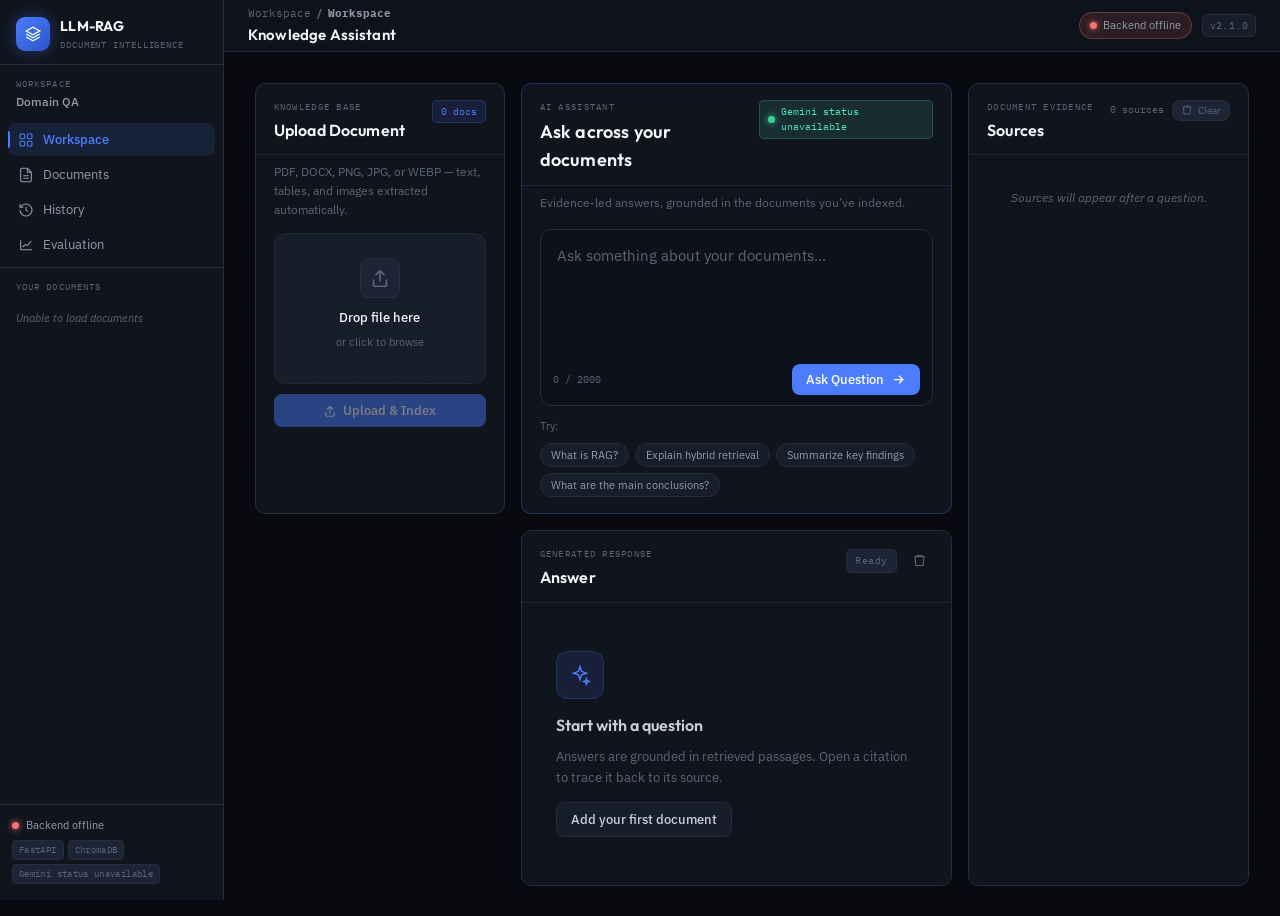
==== commit 48319551: "Initial commit: LLM-RAG project" ====
--- a/frontend/index.html
+++ b/frontend/index.html
@@ -3,187 +3,297 @@
 <head>
     <meta charset="UTF-8">
     <meta name="viewport" content="width=device-width, initial-scale=1.0">
-    <title>DomainQA | Document Intelligence</title>
-    <meta name="description" content="Retrieval-Augmented Generation system for domain-specific question answering.">
+    <title>LLM-RAG — Domain-Specific Question Answering System</title>
+    <meta name="description" content="LLM-RAG: A cinematic document intelligence platform powered by hybrid RAG, ChromaDB, and Gemini. Upload documents, ask questions, get grounded answers.">
+    <meta name="theme-color" content="#080A0F">
+
+    <!-- Preconnect fonts -->
     <link rel="preconnect" href="https://fonts.googleapis.com">
     <link rel="preconnect" href="https://fonts.gstatic.com" crossorigin>
-    <link href="https://fonts.googleapis.com/css2?family=Inter:wght@300;400;500;600;700&display=swap" rel="stylesheet">
-    <link rel="stylesheet" href="style.css?v=5">
+    <link href="https://fonts.googleapis.com/css2?family=Outfit:wght@300;400;500;600;700;800&family=IBM+Plex+Sans:ital,wght@0,300;0,400;0,500;0,600;1,400&family=IBM+Plex+Mono:wght@400;500&display=swap" rel="stylesheet">
+
+    <link rel="stylesheet" href="style.css?v=13">
 </head>
 <body>
 
+<!-- =========================================================
+     INTRO SCREEN
+========================================================= -->
+<div id="introScreen" role="status" aria-label="Loading LLM-RAG">
+    <div class="intro-grid"></div>
+    <div class="intro-logo" aria-hidden="true">
+        <svg width="64" height="64" viewBox="0 0 64 64" fill="none">
+            <defs>
+                <linearGradient id="logoGrad" x1="0" y1="0" x2="64" y2="64">
+                    <stop offset="0%" stop-color="#4C7DFF"/>
+                    <stop offset="100%" stop-color="#52E5C5"/>
+                </linearGradient>
+            </defs>
+            <!-- Geometric document-intelligence logo -->
+            <rect x="8" y="8" width="48" height="48" rx="12" fill="rgba(76,125,255,0.08)" stroke="url(#logoGrad)" stroke-width="1.5"/>
+            <!-- Layer stack -->
+            <rect x="16" y="20" width="32" height="4" rx="2" fill="url(#logoGrad)" opacity="0.9"/>
+            <rect x="16" y="28" width="24" height="4" rx="2" fill="url(#logoGrad)" opacity="0.65"/>
+            <rect x="16" y="36" width="20" height="4" rx="2" fill="url(#logoGrad)" opacity="0.4"/>
+            <!-- Node dot -->
+            <circle cx="48" cy="44" r="6" fill="url(#logoGrad)" opacity="0.9"/>
+            <circle cx="48" cy="44" r="3" fill="#080A0F"/>
+        </svg>
+    </div>
+
+    <div class="intro-title">LLM<span>-RAG</span></div>
+    <div class="intro-sub">Domain-Specific Question Answering System</div>
+</div>
+
+<!-- Background canvas -->
+<canvas id="bgCanvas" aria-hidden="true"></canvas>
+
+<!-- =========================================================
+     APP SHELL
+========================================================= -->
 <div class="app-shell">
-    <aside class="app-sidebar">
+
+    <!-- SIDEBAR -->
+    <aside class="app-sidebar" id="appSidebar" aria-label="Primary navigation">
         <div class="sidebar-brand">
             <div class="brand-icon" aria-hidden="true">
-                <svg width="22" height="22" viewBox="0 0 24 24" fill="none" stroke="currentColor" stroke-width="1.8">
+                <svg width="18" height="18" viewBox="0 0 24 24" fill="none" stroke="currentColor" stroke-width="1.8">
                     <path d="m3 8 9-5 9 5-9 5-9-5Z"/>
                     <path d="m3 12 9 5 9-5M3 16l9 5 9-5"/>
                 </svg>
             </div>
             <div class="brand-copy">
-                <span class="brand-name">DomainQA</span>
+                <span class="brand-name">LLM-RAG</span>
                 <span class="brand-subtitle">Document Intelligence</span>
             </div>
         </div>
 
         <div class="sidebar-workspace">
-            <span>WORKSPACE</span>
+            <span>Workspace</span>
             <strong>Domain QA</strong>
         </div>
 
-        <nav class="side-nav" aria-label="Primary navigation">
-            <button class="nav-btn active" id="navDashboard">
-                <svg viewBox="0 0 24 24" aria-hidden="true"><rect x="3" y="3" width="7" height="7" rx="1"/><rect x="14" y="3" width="7" height="7" rx="1"/><rect x="3" y="14" width="7" height="7" rx="1"/><rect x="14" y="14" width="7" height="7" rx="1"/></svg>
-                <span>Dashboard</span>
+        <nav class="side-nav" aria-label="Page navigation">
+            <button class="nav-btn active" id="navDashboard" aria-current="page">
+                <svg viewBox="0 0 24 24" aria-hidden="true" fill="none" stroke="currentColor" stroke-width="1.6">
+                    <rect x="3" y="3" width="7" height="7" rx="1.5"/>
+                    <rect x="14" y="3" width="7" height="7" rx="1.5"/>
+                    <rect x="3" y="14" width="7" height="7" rx="1.5"/>
+                    <rect x="14" y="14" width="7" height="7" rx="1.5"/>
+                </svg>
+                <span>Workspace</span>
             </button>
             <button class="nav-btn" id="navDocuments">
-                <svg viewBox="0 0 24 24" aria-hidden="true"><path d="M14 2H6a2 2 0 0 0-2 2v16a2 2 0 0 0 2 2h12a2 2 0 0 0 2-2V8z"/><path d="M14 2v6h6M8 13h8M8 17h8"/></svg>
+                <svg viewBox="0 0 24 24" aria-hidden="true" fill="none" stroke="currentColor" stroke-width="1.6">
+                    <path d="M14 2H6a2 2 0 0 0-2 2v16a2 2 0 0 0 2 2h12a2 2 0 0 0 2-2V8z"/>
+                    <path d="M14 2v6h6M8 13h8M8 17h8"/>
+                </svg>
                 <span>Documents</span>
             </button>
             <button class="nav-btn" id="navHistory">
-                <svg viewBox="0 0 24 24" aria-hidden="true"><path d="M3 12a9 9 0 1 0 3-6.7L3 8"/><path d="M3 3v5h5M12 7v5l3 2"/></svg>
+                <svg viewBox="0 0 24 24" aria-hidden="true" fill="none" stroke="currentColor" stroke-width="1.6">
+                    <path d="M3 12a9 9 0 1 0 3-6.7L3 8"/>
+                    <path d="M3 3v5h5M12 7v5l3 2"/>
+                </svg>
                 <span>History</span>
             </button>
             <button class="nav-btn" id="navAnalytics">
-                <svg viewBox="0 0 24 24" aria-hidden="true"><path d="M4 19V5M4 19h17"/><path d="m7 15 4-4 3 2 6-7"/></svg>
-                <span>Analytics</span>
+                <svg viewBox="0 0 24 24" aria-hidden="true" fill="none" stroke="currentColor" stroke-width="1.6">
+                    <path d="M4 19V5M4 19h17"/>
+                    <path d="m7 15 4-4 3 2 6-7"/>
+                </svg>
+                <span>Evaluation</span>
             </button>
         </nav>
 
         <section class="sidebar-documents" aria-label="Indexed documents">
-            <span class="sidebar-section-label">YOUR DOCUMENTS</span>
+            <span class="sidebar-section-label">Your Documents</span>
             <div class="document-list" id="documentsList">
                 <div class="sidebar-empty">No documents yet</div>
             </div>
         </section>
 
         <div class="sidebar-bottom">
-            <div class="sidebar-system-status">
-                <span class="status-indicator"></span>
-                <span>System Online</span>
-            </div>
-            <div class="sidebar-services"><span>FastAPI</span><span>ChromaDB</span><span>Gemini</span></div>
+            <div class="sidebar-backend-status" id="sidebarBackendStatus" role="status" aria-live="polite">
+                <span class="status-indicator" aria-hidden="true"></span>
+                <span id="sidebarBackendStatusText">Checking backend…</span>
+            </div>
+            <div class="sidebar-services">
+                <span>FastAPI</span>
+                <span>ChromaDB</span>
+                <span id="sidebarLlmStatus">Gemini</span>
+            </div>
         </div>
     </aside>
 
+    <!-- Sidebar overlay for mobile -->
+    <div class="sidebar-overlay" id="sidebarOverlay" aria-hidden="true"></div>
+
+    <!-- MAIN -->
     <div class="app-main">
+
+        <!-- TOP HEADER -->
         <header class="top-header">
             <div class="workspace-title">
-                <div class="breadcrumbs"><span>Workspace</span><b>/</b><strong>Domain QA</strong></div>
-                <h1>Knowledge Assistant</h1>
+                <div class="breadcrumbs" aria-label="Breadcrumb">
+                    <span>Workspace</span>
+                    <b>/</b>
+                    <strong id="pageBreadcrumb">Workspace</strong>
+                </div>
+                <h1 id="pageTitle">Knowledge Assistant</h1>
             </div>
             <div class="header-status">
-                <span class="connection-pill"><span class="status-indicator"></span>Connected</span>
-                <span class="brand-version">v2.0</span>
+                <span class="connection-pill" id="connectionStatus" role="status" aria-live="polite">
+                    <span class="status-indicator" aria-hidden="true"></span>
+                    <span id="connectionStatusText">Connecting…</span>
+                </span>
+                <span class="brand-version" title="Application version">v2.1.0</span>
             </div>
         </header>
 
+        <!-- WORKSPACE CONTENT -->
         <main class="workspace-content">
-            <section class="dashboard" id="dashboardView">
-                <section class="dashboard-panel upload-panel">
+
+            <!-- ==================== DASHBOARD VIEW ==================== -->
+            <section class="dashboard" id="dashboardView" aria-label="Main workspace">
+
+                <!-- Upload Panel -->
+                <section class="dashboard-panel upload-panel" aria-label="Document upload">
                     <div class="panel-heading">
                         <div>
-                            <span class="panel-eyebrow">KNOWLEDGE BASE</span>
+                            <span class="panel-eyebrow">Knowledge Base</span>
                             <h2>Upload Document</h2>
                         </div>
-                        <span class="stat-badge" id="documentCount">0 docs</span>
-                    </div>
-                    <p class="panel-caption">PDF, PNG, JPG, or WEBP — tables and images are extracted automatically.</p>
+                        <span class="stat-badge" id="documentCount" aria-live="polite">0 docs</span>
+                    </div>
+                    <p class="panel-caption">PDF, DOCX, PNG, JPG, or WEBP — text, tables, and images extracted automatically.</p>
                     <div class="upload-section">
-                        <div class="dropzone" id="dropZone">
-                            <input type="file" id="fileInput" accept=".pdf,.png,.jpg,.jpeg,.webp,image/*,application/pdf" hidden>
+                        <div class="dropzone" id="dropZone" role="button" aria-label="Drop zone: click or drag a file to upload" tabindex="0">
+                            <input type="file" id="fileInput" accept=".pdf,.docx,.png,.jpg,.jpeg,.webp,image/*,application/pdf,application/vnd.openxmlformats-officedocument.wordprocessingml.document" hidden aria-label="Select file">
                             <div class="dropzone-content">
                                 <span class="dropzone-icon" aria-hidden="true">
-                                    <svg width="26" height="26" viewBox="0 0 24 24" fill="none" stroke="currentColor" stroke-width="1.8">
-                                        <path d="M12 16V4m0 0L7 9m5-5 5 5"/><path d="M5 14v5a2 2 0 0 0 2 2h10a2 2 0 0 0 2-2v-5"/>
+                                    <svg width="22" height="22" viewBox="0 0 24 24" fill="none" stroke="currentColor" stroke-width="1.8">
+                                        <path d="M12 16V4m0 0L7 9m5-5 5 5"/>
+                                        <path d="M5 14v5a2 2 0 0 0 2 2h10a2 2 0 0 0 2-2v-5"/>
                                     </svg>
                                 </span>
-                                <strong>Drop your PDF or image here</strong>
+                                <strong>Drop file here</strong>
                                 <span>or click to browse</span>
-                                <div class="selected-file" id="selectedFile"></div>
+                                <div class="selected-file" id="selectedFile" aria-live="polite"></div>
                             </div>
                         </div>
-                        <button class="btn btn-primary btn-full" id="uploadButton" disabled>
-                            <svg width="16" height="16" viewBox="0 0 24 24" fill="none" stroke="currentColor" stroke-width="2"><path d="M12 16V4m0 0L7 9m5-5 5 5"/><path d="M5 14v5a2 2 0 0 0 2 2h10a2 2 0 0 0 2-2v-5"/></svg>
+
+                        <button class="btn btn-primary btn-full" id="uploadButton" disabled aria-label="Upload and index selected file">
+                            <svg width="14" height="14" viewBox="0 0 24 24" fill="none" stroke="currentColor" stroke-width="2">
+                                <path d="M12 16V4m0 0L7 9m5-5 5 5"/>
+                                <path d="M5 14v5a2 2 0 0 0 2 2h10a2 2 0 0 0 2-2v-5"/>
+                            </svg>
                             Upload &amp; Index
                         </button>
-                        <div class="progress" id="uploadProgress">
-                            <div class="progress-header"><span id="progressText">Processing...</span><span id="progressPercent">0%</span></div>
-                            <div class="progress-bar"><div class="progress-fill" id="progressBar"></div></div>
-                        </div>
-                        <div class="notification" id="uploadNotification"></div>
+
+                        <div class="progress" id="uploadProgress" aria-live="polite">
+                            <div class="progress-header">
+                                <span id="progressText">Uploading and indexing…</span>
+                            </div>
+                            <div class="progress-bar" role="progressbar" aria-label="Uploading and indexing document" aria-valuemin="0" aria-valuemax="100">
+                                <div class="progress-fill"></div>
+                            </div>
+                        </div>
+
+                        <div class="notification" id="uploadNotification" aria-live="assertive" role="alert"></div>
                     </div>
                 </section>
 
-                <section class="dashboard-panel assistant-panel">
+                <!-- Assistant Panel -->
+                <section class="dashboard-panel assistant-panel" aria-label="Question input">
                     <div class="panel-heading">
                         <div>
-                            <span class="panel-eyebrow">AI ASSISTANT</span>
-                            <h2>Ask a Question</h2>
-                        </div>
-                        <span class="ai-badge"><span class="status-indicator"></span>Gemini</span>
-                    </div>
-                    <p class="panel-caption">Query the indexed knowledge base.</p>
+                            <span class="panel-eyebrow">AI Assistant</span>
+                            <h2>Ask across your documents</h2>
+                        </div>
+                        <span class="ai-badge" aria-label="Powered by Gemini">
+                            <span class="status-indicator" aria-hidden="true"></span>
+                            <span id="assistantLlmStatus">Gemini</span>
+                        </span>
+                    </div>
+                    <p class="panel-caption">Evidence-led answers, grounded in the documents you’ve indexed.</p>
+
                     <div class="chat-input-area">
                         <div class="input-wrapper">
-                            <textarea id="questionInput" placeholder="Ask something about your documents..." rows="4"></textarea>
+                            <textarea id="questionInput"
+                                      placeholder="Ask something about your documents…"
+                                      rows="4"
+                                      aria-label="Question input"
+                                      aria-multiline="true"
+                                      maxlength="2000"></textarea>
                             <div class="input-controls">
-                                <span class="char-count"><span id="characterCount">0</span> chars</span>
-                                <button class="btn-send" id="askButton" aria-label="Ask question" title="Ask question">
+                                <span class="char-count"><span id="characterCount">0</span> / 2000</span>
+                                <button class="btn-send" id="askButton" aria-label="Submit question">
                                     <span>Ask Question</span>
-                                    <svg width="17" height="17" viewBox="0 0 24 24" fill="none" stroke="currentColor" stroke-width="2"><path d="M5 12h14m-6-6 6 6-6 6"/></svg>
+                                    <svg width="15" height="15" viewBox="0 0 24 24" fill="none" stroke="currentColor" stroke-width="2" aria-hidden="true">
+                                        <path d="M5 12h14m-6-6 6 6-6 6"/>
+                                    </svg>
                                 </button>
                             </div>
                         </div>
                     </div>
-                    <div class="suggestion-row">
+
+                    <div class="suggestion-row" aria-label="Example queries">
                         <span>Try:</span>
                         <div class="suggestion-chips">
                             <button class="suggestion-chip">What is RAG?</button>
-                            <button class="suggestion-chip">Explain the architecture</button>
-                            <button class="suggestion-chip">What are the advantages?</button>
+                            <button class="suggestion-chip">Explain hybrid retrieval</button>
+                            <button class="suggestion-chip">Summarize key findings</button>
+                            <button class="suggestion-chip">What are the main conclusions?</button>
                         </div>
                     </div>
                 </section>
 
-                <section class="dashboard-panel answer-panel">
+                <!-- Answer Panel -->
+                <section class="dashboard-panel answer-panel" aria-label="Generated answer">
                     <div class="panel-heading">
                         <div>
-                            <span class="panel-eyebrow">GENERATED RESPONSE</span>
+                            <span class="panel-eyebrow">Generated Response</span>
                             <h2>Answer</h2>
                         </div>
                         <div class="answer-tools">
-                            <span class="answer-state" id="answerState">Ready</span>
-                            <button class="btn-ghost-icon" id="clearChatBtn" title="Clear conversation" aria-label="Clear conversation">
-                                <svg width="16" height="16" viewBox="0 0 24 24" fill="none" stroke="currentColor" stroke-width="1.8"><path d="M3 6h18M8 6V4h8v2m3 0-1 14H6L5 6"/></svg>
+                            <span class="answer-state" id="answerState" aria-live="polite">Ready</span>
+                            <button class="btn-ghost-icon" id="clearChatBtn" data-tooltip="Clear conversation" aria-label="Clear conversation">
+                                <svg width="15" height="15" viewBox="0 0 24 24" fill="none" stroke="currentColor" stroke-width="1.8" aria-hidden="true">
+                                    <path d="M3 6h18M8 6V4h8v2m3 0-1 14H6L5 6"/>
+                                </svg>
                             </button>
                         </div>
                     </div>
-                    <div class="chat-messages" id="chatArea">
+                    <div class="chat-messages" id="chatArea" role="log" aria-live="polite" aria-label="Conversation">
                         <div class="welcome-message">
                             <div class="welcome-icon" aria-hidden="true">
-                                <svg width="24" height="24" viewBox="0 0 24 24" fill="none" stroke="currentColor" stroke-width="1.7"><path d="m12 3 1.8 5.2L19 10l-5.2 1.8L12 17l-1.8-5.2L5 10l5.2-1.8L12 3Z"/><path d="m19 16 .8 2.2L22 19l-2.2.8L19 22l-.8-2.2L16 19l2.2-.8L19 16Z"/></svg>
+                                <svg width="22" height="22" viewBox="0 0 24 24" fill="none" stroke="currentColor" stroke-width="1.6">
+                                    <path d="m12 3 1.8 5.2L19 10l-5.2 1.8L12 17l-1.8-5.2L5 10l5.2-1.8L12 3Z"/>
+                                    <path d="m19 16 .8 2.2L22 19l-2.2.8L19 22l-.8-2.2L16 19l2.2-.8L19 16Z"/>
+                                </svg>
                             </div>
-                            <h3>Your answer will appear here</h3>
-                            <p>Ask a question to see a grounded response.</p>
+                            <h3>Start with a question</h3>
+                            <p>Answers are grounded in retrieved passages. Open a citation to trace it back to its source.</p>
+                            <button class="btn btn-secondary welcome-upload-button" id="welcomeUploadButton" type="button">Add your first document</button>
                         </div>
                     </div>
                 </section>
 
-                <section class="dashboard-panel sources-panel">
+                <!-- Sources Panel -->
+                <section class="dashboard-panel sources-panel" aria-label="Retrieved sources">
                     <div class="panel-heading">
                         <div>
-                            <span class="panel-eyebrow">DOCUMENT EVIDENCE</span>
+                            <span class="panel-eyebrow">Document Evidence</span>
                             <h2>Sources</h2>
                         </div>
                         <div class="source-tools">
-                            <span class="source-count" id="sourceCount">0 sources</span>
-                            <button class="btn-clear-evidence" id="clearEvidence" type="button" title="Clear displayed citations" aria-label="Clear displayed citations">
-                                <svg width="14" height="14" viewBox="0 0 24 24" fill="none" stroke="currentColor" stroke-width="1.8" aria-hidden="true">
+                            <span class="source-count" id="sourceCount" aria-live="polite">0 sources</span>
+                            <button class="btn-clear-evidence" id="clearEvidence" aria-label="Clear displayed citations">
+                                <svg width="12" height="12" viewBox="0 0 24 24" fill="none" stroke="currentColor" stroke-width="1.8" aria-hidden="true">
                                     <path d="M3 6h18M8 6V4h8v2m3 0-1 14H6L5 6"/>
                                 </svg>
-                                Clear evidence
+                                Clear
                             </button>
                         </div>
                     </div>
@@ -191,113 +301,132 @@
                         <div class="source-empty">Sources will appear after a question.</div>
                     </div>
                 </section>
+
             </section>
-
-    <!-- Documents View -->
-    <section class="content-page hidden" id="documentsView">
-        <div class="page-header">
-            <div>
-                <h2>Documents</h2>
-                <p>Manage your indexed documents</p>
-            </div>
-            <button class="btn btn-secondary" id="refreshDocuments">
-                <svg width="14" height="14" viewBox="0 0 24 24" fill="none" stroke="currentColor" stroke-width="2">
-                    <polyline points="23,4 23,10 17,10"/>
-                    <path d="M20.49 15a9 9 0 11-2.12-9.36L23 10"/>
-                </svg>
-                Refresh
-            </button>
-        </div>
-        <div class="documents-table" id="documentsContainer">
-            <div class="loading-state">Loading documents...</div>
-        </div>
-
-        <!-- Chunk Viewer Modal -->
-        <div class="modal-overlay" id="chunkModal" style="display:none;">
-            <div class="modal">
-                <div class="modal-header">
+            <!-- /DASHBOARD -->
+
+            <!-- ==================== DOCUMENTS VIEW ==================== -->
+            <section class="content-page hidden" id="documentsView" aria-label="Documents library">
+                <div class="page-header">
                     <div>
-                        <h3 id="chunkModalTitle">Document Chunks</h3>
-                        <p class="modal-subtitle" id="chunkModalSubtitle"></p>
-                    </div>
-                    <button class="btn-close" id="closeChunkModal">
-                        <svg width="18" height="18" viewBox="0 0 24 24" fill="none" stroke="currentColor" stroke-width="2">
-                            <line x1="18" y1="6" x2="6" y2="18"/>
-                            <line x1="6" y1="6" x2="18" y2="18"/>
+                        <h2>Documents</h2>
+                        <p>Manage your indexed knowledge base</p>
+                    </div>
+                    <button class="btn btn-secondary" id="refreshDocuments" aria-label="Refresh document list">
+                        <svg width="14" height="14" viewBox="0 0 24 24" fill="none" stroke="currentColor" stroke-width="2" aria-hidden="true">
+                            <polyline points="23,4 23,10 17,10"/>
+                            <path d="M20.49 15a9 9 0 11-2.12-9.36L23 10"/>
                         </svg>
+                        Refresh
                     </button>
                 </div>
-                <div class="modal-body" id="chunkModalBody">
-                    <div class="loading-state">Loading chunks...</div>
-                </div>
-            </div>
-        </div>
-    </section>
-
-    <!-- History View -->
-    <section class="content-page hidden" id="historyView">
-        <div class="page-header">
-            <div>
-                <h2>History</h2>
-                <p>Your conversation history</p>
-            </div>
-            <div class="header-actions">
-                <button class="btn btn-secondary" id="exportHistory">
-                    <svg width="14" height="14" viewBox="0 0 24 24" fill="none" stroke="currentColor" stroke-width="2">
-                        <path d="M21 15v4a2 2 0 01-2 2H5a2 2 0 01-2-2v-4M7 10l5 5 5-5M12 15V3"/>
+
+                <label class="document-search">
+                    <span class="sr-only">Search indexed documents</span>
+                    <svg viewBox="0 0 24 24" aria-hidden="true" fill="none" stroke="currentColor" stroke-width="1.8">
+                        <circle cx="11" cy="11" r="7"></circle>
+                        <path d="m16 16 4 4"></path>
                     </svg>
-                    Export MD
-                </button>
-                <button class="btn btn-secondary" id="clearHistory">
-                    <svg width="14" height="14" viewBox="0 0 24 24" fill="none" stroke="currentColor" stroke-width="2">
-                        <circle cx="12" cy="12" r="10"/>
-                        <line x1="15" y1="9" x2="9" y2="15"/>
-                        <line x1="9" y1="9" x2="15" y2="15"/>
-                    </svg>
-                    Clear
-                </button>
-            </div>
-        </div>
-        <div id="historyContainer">
-            <div class="empty-state">No history yet. Ask a question to get started.</div>
-        </div>
-    </section>
-
-    <!-- Analytics View -->
-    <section class="content-page hidden" id="analyticsView">
-        <div class="page-header">
-            <div>
-                <h2>Analytics</h2>
-                <p>Query activity, response time, and indexed content</p>
-            </div>
-            <div class="header-actions">
-                <button class="btn-reset" id="resetAnalytics" title="Reset query, feedback, and latency metrics">
-                    <svg width="14" height="14" viewBox="0 0 24 24" fill="none" stroke="currentColor" stroke-width="1.8" aria-hidden="true">
-                        <path d="M3 6h18M8 6V4h8v2m3 0-1 14H6L5 6"/>
-                    </svg>
-                    Reset metrics
-                </button>
-                <button class="btn btn-secondary" id="refreshAnalytics">
-                    <svg width="14" height="14" viewBox="0 0 24 24" fill="none" stroke="currentColor" stroke-width="2">
-                        <polyline points="23,4 23,10 17,10"/>
-                        <path d="M20.49 15a9 9 0 11-2.12-9.36L23 10"/>
-                    </svg>
-                    Refresh
-                </button>
-            </div>
-        </div>
-        <div id="analyticsContainer">
-            <div class="loading-state">Loading analytics...</div>
-        </div>
-    </section>
+                    <input id="documentSearch" type="search" placeholder="Search by filename" autocomplete="off">
+                </label>
+                <div class="documents-table" id="documentsContainer">
+                    <div class="loading-state">Loading documents…</div>
+                </div>
+
+            </section>
+
+            <!-- Shared chunk viewer, available from the document library and retrieval map -->
+            <div class="modal-overlay" id="chunkModal" style="display:none;" aria-modal="true" role="dialog" aria-labelledby="chunkModalTitle">
+                <div class="modal">
+                    <div class="modal-header">
+                        <div>
+                            <h3 id="chunkModalTitle">Document Chunks</h3>
+                            <p class="modal-subtitle" id="chunkModalSubtitle"></p>
+                        </div>
+                        <button class="btn-close" id="closeChunkModal" aria-label="Close modal">
+                            <svg width="16" height="16" viewBox="0 0 24 24" fill="none" stroke="currentColor" stroke-width="2" aria-hidden="true">
+                                <line x1="18" y1="6" x2="6" y2="18"/><line x1="6" y1="18" x2="18" y2="6"/>
+                            </svg>
+                        </button>
+                    </div>
+                    <div class="modal-body" id="chunkModalBody">
+                        <div class="loading-state">Loading chunks…</div>
+                    </div>
+                </div>
+            </div>
+
+            <!-- ==================== HISTORY VIEW ==================== -->
+            <section class="content-page hidden" id="historyView" aria-label="Conversation history">
+                <div class="page-header">
+                    <div>
+                        <h2>Search History</h2>
+                        <p>Your previous questions and answers</p>
+                    </div>
+                    <div class="header-actions">
+                        <button class="btn btn-secondary" id="exportHistory" aria-label="Export history as Markdown">
+                            <svg width="14" height="14" viewBox="0 0 24 24" fill="none" stroke="currentColor" stroke-width="2" aria-hidden="true">
+                                <path d="M21 15v4a2 2 0 01-2 2H5a2 2 0 01-2-2v-4M7 10l5 5 5-5M12 15V3"/>
+                            </svg>
+                            Export MD
+                        </button>
+                        <button class="btn btn-secondary" id="clearHistory" aria-label="Clear all history">
+                            <svg width="14" height="14" viewBox="0 0 24 24" fill="none" stroke="currentColor" stroke-width="2" aria-hidden="true">
+                                <circle cx="12" cy="12" r="10"/>
+                                <line x1="15" y1="9" x2="9" y2="15"/>
+                                <line x1="9" y1="9" x2="15" y2="15"/>
+                            </svg>
+                            Clear
+                        </button>
+                    </div>
+                </div>
+                <div id="historyContainer">
+                    <div class="empty-state">No history yet. Ask a question to get started.</div>
+                </div>
+            </section>
+
+            <!-- ==================== ANALYTICS/EVALUATION VIEW ==================== -->
+            <section class="content-page hidden" id="analyticsView" aria-label="Evaluation and analytics">
+                <div class="page-header">
+                    <div>
+                        <h2>Evaluation</h2>
+                        <p>Operational metrics only; retrieval-quality scores are not recorded here.</p>
+                    </div>
+                    <div class="header-actions">
+                        <button class="btn-reset" id="resetAnalytics" aria-label="Reset analytics metrics">
+                            <svg width="14" height="14" viewBox="0 0 24 24" fill="none" stroke="currentColor" stroke-width="1.8" aria-hidden="true">
+                                <path d="M3 6h18M8 6V4h8v2m3 0-1 14H6L5 6"/>
+                            </svg>
+                            Reset metrics
+                        </button>
+                        <button class="btn btn-secondary" id="refreshAnalytics" aria-label="Refresh analytics">
+                            <svg width="14" height="14" viewBox="0 0 24 24" fill="none" stroke="currentColor" stroke-width="2" aria-hidden="true">
+                                <polyline points="23,4 23,10 17,10"/>
+                                <path d="M20.49 15a9 9 0 11-2.12-9.36L23 10"/>
+                            </svg>
+                            Refresh
+                        </button>
+                    </div>
+                </div>
+                <div id="analyticsContainer">
+                    <div class="loading-state">Loading analytics…</div>
+                </div>
+            </section>
+
         </main>
     </div>
 </div>
 
+<!-- Mobile nav toggle -->
+<button class="mobile-nav-toggle" id="mobileNavToggle" aria-label="Toggle navigation menu" aria-expanded="false">
+    <svg viewBox="0 0 24 24" aria-hidden="true">
+        <path d="M3 12h18M3 6h18M3 18h18"/>
+    </svg>
+</button>
+
 <!-- Toast -->
-<div class="toast" id="toast">
-    <div class="toast-icon">
-        <svg width="16" height="16" viewBox="0 0 24 24" fill="none" stroke="currentColor" stroke-width="2.5">
+<div class="toast" id="toast" role="alert" aria-live="assertive" aria-atomic="true">
+    <div class="toast-icon" aria-hidden="true">
+        <svg width="14" height="14" viewBox="0 0 24 24" fill="none" stroke="currentColor" stroke-width="2.5">
             <polyline points="20,6 9,17 4,12"/>
         </svg>
     </div>
@@ -308,7 +437,7 @@
 </div>
 
 <script src="config.js"></script>
-<script src="app.js?v=15"></script>
+<script src="app.js?v=23"></script>
 
 </body>
 </html>
--- a/frontend/style.css
+++ b/frontend/style.css
@@ -1,61 +1,80 @@
 /* =========================================================
-   DOMAINQA — CLASSIC PROFESSIONAL UI
+   LLM-RAG — CINEMATIC DOCUMENT INTELLIGENCE UI
+   Designed with precision. Art-directed, not generated.
 ========================================================= */
 
+/* === DESIGN TOKENS === */
 :root {
-    --bg: #f8f9fa;
-    --surface: #ffffff;
-    --surface-alt: #f1f3f5;
-
-    --text: #212529;
-    --text-2: #495057;
-    --text-3: #868e96;
-
-    --border: #dee2e6;
-    --border-light: #e9ecef;
-
-    --primary: #2563eb;
-    --primary-hover: #1d4ed8;
-    --primary-soft: rgba(37, 99, 235, 0.08);
-
-    --green: #16a34a;
-    --green-soft: rgba(22, 163, 74, 0.08);
-
-    --blue: #2563eb;
-    --blue-soft: rgba(37, 99, 235, 0.08);
-
-    --amber: #d97706;
-    --amber-soft: rgba(217, 119, 6, 0.08);
-
-    --red: #dc2626;
-    --red-soft: rgba(220, 38, 38, 0.08);
-
-    --purple: #7c3aed;
-    --purple-soft: rgba(124, 58, 237, 0.08);
-
-    --shadow-xs: 0 1px 2px rgba(0, 0, 0, 0.04);
-    --shadow-sm: 0 1px 3px rgba(0, 0, 0, 0.06), 0 1px 2px rgba(0, 0, 0, 0.04);
-    --shadow: 0 2px 8px rgba(0, 0, 0, 0.06);
-
-    --radius: 8px;
-    --radius-lg: 12px;
-}
-
+    --bg:           #080A0F;
+    --surface:      #10141D;
+    --surface-2:    #171D29;
+    --surface-3:    #1E2435;
+    --surface-4:    #252C3A;
+
+    --accent:       #4C7DFF;
+    --accent-hover: #6B93FF;
+    --accent-soft:  rgba(76, 125, 255, 0.12);
+    --accent-glow:  rgba(76, 125, 255, 0.25);
+
+    --teal:         #52E5C5;
+    --teal-soft:    rgba(82, 229, 197, 0.12);
+
+    --text:         #F4F6FC;
+    --text-2:       #C8CEDC;
+    --text-3:       #939BAE;
+    --text-4:       #5C6478;
+
+    --border:       #252C3A;
+    --border-light: #1E2435;
+
+    --green:        #34D399;
+    --green-soft:   rgba(52, 211, 153, 0.12);
+    --red:          #F87171;
+    --red-soft:     rgba(248, 113, 113, 0.12);
+    --amber:        #FBBF24;
+    --amber-soft:   rgba(251, 191, 36, 0.12);
+    --purple:       #A78BFA;
+    --purple-soft:  rgba(167, 139, 250, 0.12);
+
+    --shadow-sm:    0 1px 3px rgba(0,0,0,0.4);
+    --shadow:       0 4px 16px rgba(0,0,0,0.5);
+    --shadow-lg:    0 8px 32px rgba(0,0,0,0.6);
+
+    --radius:       8px;
+    --radius-lg:    12px;
+    --radius-xl:    16px;
+
+    --sidebar-w:    224px;
+    --header-h:     52px;
+
+    --font-head:    'Outfit', sans-serif;
+    --font-body:    'IBM Plex Sans', sans-serif;
+    --font-mono:    'IBM Plex Mono', monospace;
+
+    --ease-out:     cubic-bezier(0.16, 1, 0.3, 1);
+    --ease-in-out:  cubic-bezier(0.45, 0, 0.55, 1);
+}
+
+/* === RESET === */
 *, *::before, *::after {
     box-sizing: border-box;
     margin: 0;
     padding: 0;
 }
 
+html { scroll-behavior: smooth; }
+
 body {
-    font-family: 'Inter', -apple-system, BlinkMacSystemFont, 'Segoe UI', sans-serif;
+    font-family: var(--font-body);
     background: var(--bg);
     color: var(--text);
-    line-height: 1.5;
+    line-height: 1.55;
     -webkit-font-smoothing: antialiased;
-}
-
-button, textarea, input {
+    -moz-osx-font-smoothing: grayscale;
+    overflow-x: hidden;
+}
+
+button, textarea, input, select {
     font-family: inherit;
 }
 
@@ -66,17 +85,464 @@
 }
 
 button:disabled {
+    opacity: 0.45;
+    cursor: not-allowed;
+    pointer-events: none;
+}
+
+.hidden { display: none !important; }
+
+/* === SCROLLBAR === */
+::-webkit-scrollbar { width: 5px; height: 5px; }
+::-webkit-scrollbar-track { background: transparent; }
+::-webkit-scrollbar-thumb { background: var(--surface-4); border-radius: 99px; }
+::-webkit-scrollbar-thumb:hover { background: var(--text-4); }
+
+/* =========================================================
+   INTRO SCREEN
+========================================================= */
+
+#introScreen {
+    position: fixed;
+    inset: 0;
+    background: var(--bg);
+    z-index: 9999;
+    display: flex;
+    flex-direction: column;
+    align-items: center;
+    justify-content: center;
+    gap: 20px;
+    transition: opacity 0.4s var(--ease-out), visibility 0.4s;
+}
+
+#introScreen.fade-out {
+    opacity: 0;
+    visibility: hidden;
+    pointer-events: none;
+}
+
+.intro-grid {
+    position: absolute;
+    inset: 0;
+    opacity: 0;
+    animation: gridFadeIn 0.4s var(--ease-out) forwards;
+    background-image:
+        linear-gradient(rgba(76, 125, 255, 0.06) 1px, transparent 1px),
+        linear-gradient(90deg, rgba(76, 125, 255, 0.06) 1px, transparent 1px);
+    background-size: 48px 48px;
+}
+
+.intro-logo {
+    position: relative;
+    z-index: 1;
+    opacity: 0;
+    transform: scale(0.85);
+    animation: logoAssemble 0.35s 0.05s var(--ease-out) forwards;
+}
+
+.intro-logo svg {
+    filter: drop-shadow(0 0 20px rgba(76,125,255,0.5));
+}
+
+.intro-title {
+    font-family: var(--font-head);
+    font-size: 28px;
+    font-weight: 700;
+    letter-spacing: 0.08em;
+    color: var(--text);
+    z-index: 1;
+    opacity: 0;
+    transform: translateY(10px);
+    animation: textReveal 0.3s 0.1s var(--ease-out) forwards;
+}
+
+.intro-title span {
+    color: var(--accent);
+}
+
+.intro-sub {
+    font-family: var(--font-mono);
+    font-size: 11px;
+    color: var(--text-4);
+    letter-spacing: 0.15em;
+    text-transform: uppercase;
+    z-index: 1;
+    opacity: 0;
+    animation: textReveal 0.3s 0.15s var(--ease-out) forwards;
+}
+
+@keyframes gridFadeIn {
+    to { opacity: 1; }
+}
+
+@keyframes logoAssemble {
+    to { opacity: 1; transform: scale(1); }
+}
+
+@keyframes textReveal {
+    to { opacity: 1; transform: translateY(0); }
+}
+
+/* =========================================================
+   BACKGROUND CANVAS
+========================================================= */
+
+#bgCanvas {
+    position: fixed;
+    inset: 0;
+    z-index: 0;
+    pointer-events: none;
     opacity: 0.5;
-    cursor: not-allowed;
-}
-
-.hidden { display: none !important; }
+}
 
 /* =========================================================
-   APP LAYOUT
+   APP SHELL — LAYOUT
 ========================================================= */
 
-.app {
+.app-shell {
+    display: flex;
+    min-height: 100vh;
+    position: relative;
+    z-index: 1;
+}
+
+/* =========================================================
+   SIDEBAR
+========================================================= */
+
+.app-sidebar {
+    width: var(--sidebar-w);
+    min-height: 100vh;
+    background: var(--surface);
+    border-right: 1px solid var(--border);
+    display: flex;
+    flex-direction: column;
+    position: fixed;
+    top: 0;
+    left: 0;
+    bottom: 0;
+    z-index: 200;
+    overflow-y: auto;
+    overflow-x: hidden;
+    transition: transform 0.35s var(--ease-out);
+}
+
+/* Brand */
+.sidebar-brand {
+    display: flex;
+    align-items: center;
+    gap: 10px;
+    padding: 16px 16px 12px;
+    border-bottom: 1px solid var(--border);
+}
+
+.brand-icon {
+    width: 34px;
+    height: 34px;
+    background: linear-gradient(135deg, var(--accent), #2B54C8);
+    border-radius: 9px;
+    display: flex;
+    align-items: center;
+    justify-content: center;
+    color: #fff;
+    flex-shrink: 0;
+    box-shadow: 0 0 16px rgba(76,125,255,0.35);
+}
+
+.brand-copy {
+    display: flex;
+    flex-direction: column;
+    min-width: 0;
+}
+
+.brand-name {
+    font-family: var(--font-head);
+    font-size: 14px;
+    font-weight: 700;
+    color: var(--text);
+    letter-spacing: 0.02em;
+    white-space: nowrap;
+    overflow: hidden;
+    text-overflow: ellipsis;
+}
+
+.brand-subtitle {
+    font-family: var(--font-mono);
+    font-size: 9px;
+    color: var(--text-4);
+    letter-spacing: 0.1em;
+    text-transform: uppercase;
+}
+
+/* Workspace label */
+.sidebar-workspace {
+    padding: 12px 16px 6px;
+    display: flex;
+    flex-direction: column;
+    gap: 2px;
+}
+
+.sidebar-workspace span {
+    font-family: var(--font-mono);
+    font-size: 9px;
+    letter-spacing: 0.12em;
+    color: var(--text-4);
+    text-transform: uppercase;
+}
+
+.sidebar-workspace strong {
+    font-family: var(--font-body);
+    font-size: 12px;
+    font-weight: 500;
+    color: var(--text-3);
+}
+
+/* Navigation */
+.side-nav {
+    padding: 6px 8px;
+    display: flex;
+    flex-direction: column;
+    gap: 2px;
+}
+
+.nav-btn {
+    display: flex;
+    align-items: center;
+    gap: 9px;
+    padding: 8px 10px;
+    border-radius: var(--radius);
+    width: 100%;
+    color: var(--text-3);
+    font-size: 13px;
+    font-weight: 400;
+    transition: all 0.18s var(--ease-out);
+    position: relative;
+    text-align: left;
+}
+
+.nav-btn svg {
+    width: 16px;
+    height: 16px;
+    stroke: currentColor;
+    fill: none;
+    stroke-width: 1.6;
+    flex-shrink: 0;
+    transition: color 0.18s;
+}
+
+.nav-btn:hover {
+    background: var(--surface-3);
+    color: var(--text-2);
+}
+
+.nav-btn.active {
+    background: var(--accent-soft);
+    color: var(--accent);
+    font-weight: 500;
+}
+
+.nav-btn.active svg {
+    color: var(--accent);
+}
+
+.nav-btn.active::before {
+    content: '';
+    position: absolute;
+    left: 0;
+    top: 25%;
+    bottom: 25%;
+    width: 2px;
+    border-radius: 0 2px 2px 0;
+    background: var(--accent);
+}
+
+/* Sidebar documents */
+.sidebar-documents {
+    padding: 12px 8px 8px;
+    border-top: 1px solid var(--border);
+    flex: 1;
+    overflow: hidden;
+}
+
+.sidebar-section-label {
+    display: block;
+    font-family: var(--font-mono);
+    font-size: 9px;
+    letter-spacing: 0.12em;
+    color: var(--text-4);
+    text-transform: uppercase;
+    padding: 0 8px 8px;
+}
+
+.document-list {
+    display: flex;
+    flex-direction: column;
+    gap: 2px;
+    max-height: 240px;
+    overflow-y: auto;
+}
+
+.document-item {
+    display: flex;
+    align-items: center;
+    gap: 8px;
+    padding: 6px 8px;
+    border-radius: var(--radius);
+    cursor: pointer;
+    transition: background 0.15s;
+}
+
+.document-item:hover { background: var(--surface-3); }
+
+.doc-icon {
+    width: 26px;
+    height: 26px;
+    background: var(--surface-3);
+    border: 1px solid var(--border);
+    border-radius: 5px;
+    display: flex;
+    align-items: center;
+    justify-content: center;
+    font-family: var(--font-mono);
+    font-size: 7px;
+    font-weight: 500;
+    color: var(--accent);
+    letter-spacing: 0.04em;
+    flex-shrink: 0;
+}
+
+.doc-info {
+    flex: 1;
+    min-width: 0;
+}
+
+.doc-name {
+    font-size: 11px;
+    color: var(--text-2);
+    white-space: nowrap;
+    overflow: hidden;
+    text-overflow: ellipsis;
+}
+
+.doc-meta {
+    font-family: var(--font-mono);
+    font-size: 9px;
+    color: var(--text-4);
+}
+
+.doc-delete {
+    opacity: 0;
+    color: var(--text-4);
+    padding: 3px;
+    border-radius: 4px;
+    transition: all 0.15s;
+    flex-shrink: 0;
+}
+
+.document-item:hover .doc-delete { opacity: 1; }
+.doc-delete:hover { color: var(--red); background: var(--red-soft); }
+
+/* Sidebar empty */
+.sidebar-empty {
+    font-size: 11px;
+    color: var(--text-4);
+    padding: 8px;
+    font-style: italic;
+}
+
+/* Sidebar bottom */
+.sidebar-bottom {
+    padding: 12px 12px 16px;
+    border-top: 1px solid var(--border);
+}
+
+.sidebar-backend-status {
+    display: flex;
+    align-items: center;
+    gap: 7px;
+    margin-bottom: 6px;
+    font-size: 11px;
+    color: var(--text-3);
+    font-family: var(--font-body);
+}
+
+.status-indicator {
+    width: 7px;
+    height: 7px;
+    border-radius: 50%;
+    background: var(--green);
+    flex-shrink: 0;
+    box-shadow: 0 0 6px var(--green);
+    animation: statusPulse 2.5s ease-in-out infinite;
+}
+
+.is-offline .status-indicator,
+.status-offline .status-indicator {
+    background: var(--red);
+    box-shadow: 0 0 6px var(--red);
+    animation: none;
+}
+
+@keyframes statusPulse {
+    0%, 100% { opacity: 1; }
+    50% { opacity: 0.5; }
+}
+
+.sidebar-services {
+    display: flex;
+    gap: 4px;
+    flex-wrap: wrap;
+}
+
+.sidebar-services span {
+    font-family: var(--font-mono);
+    font-size: 9px;
+    padding: 2px 6px;
+    border-radius: 4px;
+    background: var(--surface-3);
+    color: var(--text-4);
+    border: 1px solid var(--border);
+    letter-spacing: 0.04em;
+}
+
+/* Mobile nav toggle */
+.mobile-nav-toggle {
+    display: none;
+    position: fixed;
+    bottom: 20px;
+    left: 20px;
+    z-index: 300;
+    width: 44px;
+    height: 44px;
+    border-radius: 50%;
+    background: var(--accent);
+    color: #fff;
+    align-items: center;
+    justify-content: center;
+    box-shadow: 0 4px 20px rgba(76,125,255,0.4);
+    transition: transform 0.2s;
+}
+
+.mobile-nav-toggle:hover { transform: scale(1.05); }
+.mobile-nav-toggle svg { width: 18px; height: 18px; stroke: currentColor; fill: none; stroke-width: 2; }
+
+/* Sidebar overlay */
+.sidebar-overlay {
+    display: none;
+    position: fixed;
+    inset: 0;
+    background: rgba(8,10,15,0.7);
+    z-index: 190;
+    backdrop-filter: blur(2px);
+}
+
+/* =========================================================
+   MAIN CONTENT
+========================================================= */
+
+.app-main {
+    margin-left: var(--sidebar-w);
+    flex: 1;
     display: flex;
     flex-direction: column;
     min-height: 100vh;
@@ -87,227 +553,1017 @@
 ========================================================= */
 
 .top-header {
+    height: var(--header-h);
     display: flex;
     align-items: center;
     justify-content: space-between;
     padding: 0 24px;
-    height: 56px;
-    background: var(--surface);
+    background: rgba(16, 20, 29, 0.85);
+    backdrop-filter: blur(12px);
     border-bottom: 1px solid var(--border);
     position: sticky;
     top: 0;
     z-index: 100;
 }
 
-.header-brand {
+.workspace-title {
+    display: flex;
+    flex-direction: column;
+    gap: 1px;
+}
+
+.breadcrumbs {
+    font-size: 11px;
+    color: var(--text-4);
+    display: flex;
+    align-items: center;
+    gap: 5px;
+    font-family: var(--font-mono);
+}
+
+.breadcrumbs b { color: var(--text-4); }
+.breadcrumbs strong { color: var(--text-3); }
+
+.top-header h1 {
+    font-family: var(--font-head);
+    font-size: 15px;
+    font-weight: 600;
+    color: var(--text);
+    letter-spacing: 0.01em;
+}
+
+.header-status {
     display: flex;
     align-items: center;
     gap: 10px;
 }
 
-.brand-icon {
-    width: 32px;
-    height: 32px;
-    background: var(--primary);
-    color: white;
-    border-radius: var(--radius);
-    display: flex;
-    align-items: center;
-    justify-content: center;
-}
-
-.brand-name {
-    font-weight: 600;
-    font-size: 15px;
-    color: var(--text);
-}
-
-.brand-version {
+.connection-pill {
+    display: inline-flex;
+    align-items: center;
+    gap: 6px;
+    padding: 4px 10px;
+    border-radius: 99px;
+    background: var(--surface-2);
+    border: 1px solid var(--border);
     font-size: 11px;
     color: var(--text-3);
-    background: var(--surface-alt);
-    padding: 2px 6px;
-    border-radius: 4px;
-}
-
-.top-nav {
-    display: flex;
-    gap: 4px;
-}
-
-.nav-btn {
-    padding: 8px 16px;
+    font-family: var(--font-body);
+    transition: all 0.2s;
+}
+
+.connection-pill.is-offline {
+    border-color: rgba(248,113,113,0.3);
+    background: var(--red-soft);
+}
+
+.brand-version {
+    font-family: var(--font-mono);
+    font-size: 10px;
+    color: var(--text-4);
+    padding: 3px 7px;
+    background: var(--surface-2);
+    border: 1px solid var(--border);
+    border-radius: 5px;
+    letter-spacing: 0.04em;
+}
+
+/* =========================================================
+   WORKSPACE CONTENT
+========================================================= */
+
+.workspace-content {
+    flex: 1;
+    padding: 24px;
+    overflow-y: auto;
+}
+
+/* Content pages */
+.content-page {
+    animation: pageFadeIn 0.3s var(--ease-out);
+}
+
+@keyframes pageFadeIn {
+    from { opacity: 0; transform: translateY(8px); }
+    to   { opacity: 1; transform: translateY(0); }
+}
+
+/* =========================================================
+   DASHBOARD — GRID LAYOUT
+========================================================= */
+
+.dashboard {
+    display: grid;
+    grid-template-columns: 380px 1fr 300px;
+    grid-template-rows: auto 1fr;
+    gap: 16px;
+    min-height: calc(100vh - var(--header-h) - 48px);
+    animation: pageFadeIn 0.4s var(--ease-out);
+}
+
+/* =========================================================
+   PANEL BASE
+========================================================= */
+
+.dashboard-panel {
+    background: var(--surface);
+    border: 1px solid var(--border);
+    border-radius: var(--radius-lg);
+    overflow: hidden;
+    transition: border-color 0.2s;
+}
+
+.dashboard-panel:hover {
+    border-color: var(--surface-4);
+}
+
+.panel-heading {
+    display: flex;
+    align-items: flex-start;
+    justify-content: space-between;
+    padding: 16px 18px 12px;
+    border-bottom: 1px solid var(--border-light);
+}
+
+.panel-eyebrow {
+    display: block;
+    font-family: var(--font-mono);
+    font-size: 9px;
+    letter-spacing: 0.14em;
+    color: var(--text-4);
+    text-transform: uppercase;
+    margin-bottom: 4px;
+}
+
+.panel-heading h2 {
+    font-family: var(--font-head);
+    font-size: 16px;
+    font-weight: 600;
+    color: var(--text);
+    letter-spacing: 0.01em;
+}
+
+.panel-caption {
+    font-size: 12px;
+    color: var(--text-4);
+    padding: 8px 18px 0;
+}
+
+/* =========================================================
+   UPLOAD PANEL
+========================================================= */
+
+.upload-panel {
+    grid-column: 1;
+    grid-row: 1;
+}
+
+.stat-badge {
+    font-family: var(--font-mono);
+    font-size: 10px;
+    padding: 3px 8px;
+    border-radius: 5px;
+    background: var(--accent-soft);
+    color: var(--accent);
+    border: 1px solid rgba(76,125,255,0.2);
+    white-space: nowrap;
+}
+
+.upload-section {
+    padding: 14px 18px 18px;
+    display: flex;
+    flex-direction: column;
+    gap: 10px;
+}
+
+.dropzone {
+    border: 1.5px dashed var(--border);
+    border-radius: var(--radius-lg);
+    padding: 24px 16px;
+    text-align: center;
+    cursor: pointer;
+    transition: all 0.2s var(--ease-out);
+    background: var(--surface-2);
+    position: relative;
+}
+
+.dropzone:hover,
+.dropzone.drag-over {
+    border-color: var(--accent);
+    background: var(--accent-soft);
+}
+
+.dropzone.drag-over {
+    transform: scale(1.01);
+}
+
+.dropzone-content {
+    display: flex;
+    flex-direction: column;
+    align-items: center;
+    gap: 6px;
+}
+
+.dropzone-icon {
+    width: 40px;
+    height: 40px;
+    border-radius: var(--radius);
+    background: var(--surface-3);
+    border: 1px solid var(--border);
+    display: flex;
+    align-items: center;
+    justify-content: center;
+    color: var(--accent);
+    margin-bottom: 4px;
+    transition: all 0.2s;
+}
+
+.dropzone:hover .dropzone-icon {
+    background: var(--accent-soft);
+    border-color: rgba(76,125,255,0.3);
+    transform: translateY(-2px);
+}
+
+.dropzone-content strong {
     font-size: 13px;
     font-weight: 500;
+    color: var(--text);
+}
+
+.dropzone-content span {
+    font-size: 11px;
+    color: var(--text-4);
+}
+
+.selected-file {
+    font-size: 11px;
+    color: var(--teal);
+    font-family: var(--font-mono);
+    margin-top: 2px;
+    word-break: break-all;
+}
+
+/* Buttons */
+.btn {
+    display: inline-flex;
+    align-items: center;
+    gap: 6px;
+    padding: 8px 14px;
+    border-radius: var(--radius);
+    font-size: 13px;
+    font-weight: 500;
+    transition: all 0.18s var(--ease-out);
+    white-space: nowrap;
+}
+
+.btn-primary {
+    background: var(--accent);
+    color: #fff;
+}
+
+.btn-primary:hover:not(:disabled) {
+    background: var(--accent-hover);
+    transform: translateY(-1px);
+    box-shadow: 0 4px 16px rgba(76,125,255,0.35);
+}
+
+.btn-primary:active:not(:disabled) {
+    transform: translateY(0);
+}
+
+.btn-secondary {
+    background: var(--surface-2);
     color: var(--text-2);
-    border-radius: 6px;
-    transition: all 0.15s ease;
-}
-
-.nav-btn:hover {
-    background: var(--surface-alt);
+    border: 1px solid var(--border);
+}
+
+.btn-secondary:hover:not(:disabled) {
+    background: var(--surface-3);
     color: var(--text);
-}
-
-.nav-btn.active {
-    background: var(--primary-soft);
-    color: var(--primary);
-}
-
-.header-status {
-    display: flex;
-    align-items: center;
+    border-color: var(--surface-4);
+}
+
+.btn-full { width: 100%; justify-content: center; }
+
+/* Progress */
+.progress {
+    display: none;
+    flex-direction: column;
     gap: 6px;
+    background: var(--surface-2);
+    border-radius: var(--radius);
+    padding: 10px 12px;
+    border: 1px solid var(--border);
+}
+
+.progress.active { display: flex; animation: pageFadeIn 0.3s var(--ease-out); }
+
+.progress-header {
+    display: flex;
+    justify-content: space-between;
+    font-size: 11px;
+    color: var(--text-3);
+    font-family: var(--font-mono);
+}
+
+.progress-bar {
+    height: 3px;
+    background: var(--surface-4);
+    border-radius: 99px;
+    overflow: hidden;
+}
+
+.progress-fill {
+    height: 100%;
+    background: linear-gradient(90deg, var(--accent), var(--teal));
+    border-radius: 99px;
+    transition: width 0.6s var(--ease-out);
+}
+
+/* Notification */
+.notification {
+    display: none;
+    padding: 8px 12px;
+    border-radius: var(--radius);
     font-size: 12px;
+}
+
+.notification.show { display: block; animation: pageFadeIn 0.3s var(--ease-out); }
+.notification.success { background: var(--green-soft); color: var(--green); border: 1px solid rgba(52,211,153,0.2); }
+.notification.error   { background: var(--red-soft);   color: var(--red);   border: 1px solid rgba(248,113,113,0.2); }
+
+/* =========================================================
+   ASSISTANT PANEL
+========================================================= */
+
+.assistant-panel {
+    grid-column: 2;
+    grid-row: 1;
+}
+
+.ai-badge {
+    display: inline-flex;
+    align-items: center;
+    gap: 6px;
+    font-family: var(--font-mono);
+    font-size: 10px;
+    color: var(--teal);
+    padding: 3px 8px;
+    background: var(--teal-soft);
+    border: 1px solid rgba(82,229,197,0.2);
+    border-radius: 5px;
+}
+
+.chat-input-area {
+    padding: 14px 18px;
+}
+
+.input-wrapper {
+    background: var(--surface-2);
+    border: 1.5px solid var(--border);
+    border-radius: var(--radius-lg);
+    overflow: hidden;
+    transition: all 0.2s var(--ease-out);
+    position: relative;
+}
+
+.input-wrapper:focus-within {
+    border-color: var(--accent);
+    box-shadow: 0 0 0 3px rgba(76,125,255,0.1);
+}
+
+.input-wrapper::after {
+    content: '';
+    position: absolute;
+    bottom: 0;
+    left: 10%;
+    right: 10%;
+    height: 1.5px;
+    background: linear-gradient(90deg, transparent, var(--accent), transparent);
+    opacity: 0;
+    transition: opacity 0.3s;
+}
+
+.input-wrapper:focus-within::after {
+    opacity: 1;
+}
+
+textarea#questionInput {
+    width: 100%;
+    padding: 14px 16px 8px;
+    background: transparent;
+    border: none;
+    outline: none;
+    color: var(--text);
+    font-size: 14px;
+    resize: none;
+    min-height: 80px;
+    max-height: 180px;
+    line-height: 1.55;
+}
+
+textarea#questionInput::placeholder {
+    color: var(--text-4);
+}
+
+.input-controls {
+    display: flex;
+    align-items: center;
+    justify-content: space-between;
+    padding: 6px 12px 10px;
+}
+
+.char-count {
+    font-family: var(--font-mono);
+    font-size: 10px;
+    color: var(--text-4);
+}
+
+.btn-send {
+    display: flex;
+    align-items: center;
+    gap: 7px;
+    padding: 7px 14px;
+    border-radius: var(--radius);
+    background: var(--accent);
+    color: #fff;
+    font-size: 13px;
+    font-weight: 500;
+    transition: all 0.18s var(--ease-out);
+}
+
+.btn-send:hover:not(:disabled) {
+    background: var(--accent-hover);
+    transform: translateY(-1px);
+    box-shadow: 0 4px 14px rgba(76,125,255,0.4);
+}
+
+.btn-send:active:not(:disabled) { transform: translateY(0); }
+
+.btn-send[aria-busy="true"] {
+    background: var(--surface-3);
     color: var(--text-3);
 }
 
-.status-indicator {
-    width: 8px;
-    height: 8px;
-    background: var(--green);
-    border-radius: 50%;
+/* Suggestion chips */
+.suggestion-row {
+    display: flex;
+    align-items: center;
+    gap: 8px;
+    padding: 0 18px 14px;
+    flex-wrap: wrap;
+}
+
+.suggestion-row > span {
+    font-size: 11px;
+    color: var(--text-4);
+    flex-shrink: 0;
+}
+
+.suggestion-chips {
+    display: flex;
+    gap: 6px;
+    flex-wrap: wrap;
+}
+
+.suggestion-chip {
+    padding: 4px 10px;
+    border-radius: 99px;
+    border: 1px solid var(--border);
+    background: var(--surface-2);
+    color: var(--text-3);
+    font-size: 11px;
+    transition: all 0.18s;
+    cursor: pointer;
+}
+
+.suggestion-chip:hover {
+    background: var(--accent-soft);
+    border-color: rgba(76,125,255,0.3);
+    color: var(--accent);
 }
 
 /* =========================================================
-   DASHBOARD - SPLIT LAYOUT
+   ANSWER PANEL
 ========================================================= */
 
-.dashboard {
-    display: flex;
-    flex: 1;
-    height: calc(100vh - 56px);
-}
-
-/* Left Panel - Documents */
-.left-panel {
-    width: 320px;
-    background: var(--surface);
-    border-right: 1px solid var(--border);
+.answer-panel {
+    grid-column: 2;
+    grid-row: 2;
     display: flex;
     flex-direction: column;
-    overflow: hidden;
-}
-
-.panel-header {
-    display: flex;
-    align-items: center;
-    justify-content: space-between;
-    padding: 16px 20px;
-    border-bottom: 1px solid var(--border-light);
-}
-
-.panel-header h3 {
-    font-size: 14px;
-    font-weight: 600;
-    color: var(--text);
-}
-
-.stat-badge {
-    font-size: 12px;
-    color: var(--text-3);
-    background: var(--surface-alt);
-    padding: 4px 10px;
-    border-radius: 12px;
-}
-
-/* Upload Section */
-.upload-section {
-    padding: 12px 16px;
-    border-bottom: 1px solid var(--border-light);
-}
-
-.upload-section.collapsed {
-    padding: 8px 16px;
-}
-
-.upload-section.collapsed .dropzone {
-    display: none;
-}
-
-.upload-section.collapsed .btn-primary {
-    display: none;
-}
-
-.dropzone {
-    border: 2px dashed var(--border);
+}
+
+.answer-tools {
+    display: flex;
+    align-items: center;
+    gap: 8px;
+}
+
+.answer-state {
+    font-family: var(--font-mono);
+    font-size: 10px;
+    padding: 3px 8px;
+    border-radius: 5px;
+    background: var(--surface-3);
+    color: var(--text-4);
+    border: 1px solid var(--border);
+    letter-spacing: 0.06em;
+}
+
+.answer-state.is-loading {
+    background: var(--accent-soft);
+    color: var(--accent);
+    border-color: rgba(76,125,255,0.2);
+    animation: statePulse 1.5s ease-in-out infinite;
+}
+
+@keyframes statePulse {
+    0%, 100% { opacity: 1; }
+    50%       { opacity: 0.6; }
+}
+
+.btn-ghost-icon {
+    width: 28px;
+    height: 28px;
     border-radius: var(--radius);
-    padding: 16px;
-    text-align: center;
-    cursor: pointer;
-    transition: all 0.2s ease;
-    margin-bottom: 8px;
-}
-
-.dropzone:hover,
-.dropzone.dragover {
-    border-color: var(--primary);
-    background: var(--primary-soft);
-}
-
-.dropzone-content {
-    display: flex;
-    flex-direction: column;
-    align-items: center;
-    gap: 8px;
-    color: var(--text-3);
-}
-
-.dropzone-content svg {
-    color: var(--text-3);
-}
-
-.dropzone-content span {
-    font-size: 13px;
-}
-
-.selected-file {
-    margin-top: 8px;
-    font-size: 12px;
-    color: var(--green);
-    font-weight: 500;
-}
-
-/* Document List */
-.document-list {
+    color: var(--text-4);
+    display: flex;
+    align-items: center;
+    justify-content: center;
+    transition: all 0.15s;
+}
+
+.btn-ghost-icon:hover {
+    background: var(--surface-3);
+    color: var(--text-2);
+}
+
+.chat-messages {
     flex: 1;
     overflow-y: auto;
-    padding: 12px 20px;
-}
-
-.document-item {
-    display: flex;
-    align-items: center;
+    padding: 16px 18px;
+    display: flex;
+    flex-direction: column;
+    gap: 16px;
+    min-height: 280px;
+    max-height: 420px;
+}
+
+/* Welcome state */
+.welcome-message {
+    display: flex;
+    flex-direction: column;
+    align-items: center;
+    justify-content: center;
+    gap: 10px;
+    padding: 32px 16px;
+    text-align: center;
+    height: 100%;
+    min-height: 200px;
+}
+
+.welcome-icon {
+    width: 48px;
+    height: 48px;
+    border-radius: 12px;
+    background: var(--accent-soft);
+    border: 1px solid rgba(76,125,255,0.2);
+    display: flex;
+    align-items: center;
+    justify-content: center;
+    color: var(--accent);
+    margin-bottom: 4px;
+    animation: welcomePulse 3s ease-in-out infinite;
+}
+
+@keyframes welcomePulse {
+    0%, 100% { box-shadow: 0 0 0 0 rgba(76,125,255,0.2); }
+    50% { box-shadow: 0 0 0 8px rgba(76,125,255,0); }
+}
+
+.welcome-message h3 {
+    font-family: var(--font-head);
+    font-size: 16px;
+    font-weight: 600;
+    color: var(--text-2);
+}
+
+.welcome-message p {
+    font-size: 13px;
+    color: var(--text-4);
+    max-width: 260px;
+}
+
+/* Chat bubbles */
+.chat-bubble {
+    display: flex;
+    flex-direction: column;
+    gap: 4px;
+    animation: bubbleIn 0.3s var(--ease-out);
+}
+
+@keyframes bubbleIn {
+    from { opacity: 0; transform: translateY(8px); }
+    to   { opacity: 1; transform: translateY(0); }
+}
+
+.bubble-meta {
+    font-family: var(--font-mono);
+    font-size: 10px;
+    color: var(--text-4);
+    letter-spacing: 0.06em;
+}
+
+.chat-bubble-user .bubble-meta { text-align: right; }
+
+.chat-bubble-user .bubble-content {
+    background: var(--accent-soft);
+    border: 1px solid rgba(76,125,255,0.2);
+    border-radius: var(--radius-lg) var(--radius-lg) 4px var(--radius-lg);
+    padding: 10px 14px;
+    font-size: 13.5px;
+    color: var(--text);
+    margin-left: 32px;
+    word-break: break-word;
+}
+
+.chat-bubble-assistant .bubble-content {
+    background: var(--surface-2);
+    border: 1px solid var(--border);
+    border-radius: 4px var(--radius-lg) var(--radius-lg) var(--radius-lg);
+    padding: 12px 16px;
+    font-size: 13.5px;
+    color: var(--text-2);
+    margin-right: 16px;
+    line-height: 1.65;
+    word-break: break-word;
+}
+
+/* Thinking indicator */
+.thinking-indicator {
+    display: flex;
+    align-items: center;
+    gap: 5px;
+    padding: 4px 0;
+}
+
+.thinking-indicator span {
+    width: 6px;
+    height: 6px;
+    border-radius: 50%;
+    background: var(--accent);
+    animation: thinkDot 1.2s ease-in-out infinite;
+}
+
+.thinking-indicator span:nth-child(2) { animation-delay: 0.2s; }
+.thinking-indicator span:nth-child(3) { animation-delay: 0.4s; }
+
+@keyframes thinkDot {
+    0%, 100% { opacity: 0.3; transform: scale(0.8); }
+    50%       { opacity: 1;   transform: scale(1.1); }
+}
+
+.streaming-cursor {
+    display: inline-block;
+    width: 2px;
+    height: 14px;
+    background: var(--accent);
+    border-radius: 1px;
+    margin-left: 2px;
+    vertical-align: text-bottom;
+    animation: cursorBlink 0.8s ease-in-out infinite;
+}
+
+@keyframes cursorBlink {
+    0%, 100% { opacity: 1; }
+    50%       { opacity: 0; }
+}
+
+/* Answer formatting */
+.bubble-content p { margin-bottom: 8px; }
+.bubble-content p:last-child { margin-bottom: 0; }
+.bubble-content ul { padding-left: 18px; margin-bottom: 8px; }
+.bubble-content li { margin-bottom: 3px; }
+.bubble-content strong { color: var(--text); font-weight: 600; }
+
+.bubble-content .answer-error {
+    color: var(--red);
+    font-size: 13px;
+}
+
+/* Citation summary */
+.citation-summary {
+    margin-top: 10px;
+    padding-top: 10px;
+    border-top: 1px solid var(--border);
+    font-size: 11px;
+    color: var(--text-4);
+    font-family: var(--font-mono);
+}
+
+/* Feedback buttons */
+.feedback-actions {
+    display: flex;
+    gap: 6px;
+    margin-top: 10px;
+    padding-top: 10px;
+    border-top: 1px solid var(--border-light);
+}
+
+.feedback-btn {
+    padding: 4px 10px;
+    border-radius: 6px;
+    font-size: 11px;
+    background: var(--surface-3);
+    color: var(--text-3);
+    border: 1px solid var(--border);
+    transition: all 0.15s;
+    cursor: pointer;
+}
+
+.feedback-btn:hover {
+    background: var(--surface-4);
+    color: var(--text);
+}
+
+.feedback-btn.active {
+    background: var(--teal-soft);
+    color: var(--teal);
+    border-color: rgba(82,229,197,0.2);
+}
+
+/* =========================================================
+   SOURCES PANEL
+========================================================= */
+
+.sources-panel {
+    grid-column: 3;
+    grid-row: 1 / 3;
+    display: flex;
+    flex-direction: column;
+}
+
+.source-tools {
+    display: flex;
+    align-items: center;
+    gap: 8px;
+}
+
+.source-count {
+    font-family: var(--font-mono);
+    font-size: 10px;
+    color: var(--text-4);
+}
+
+.btn-clear-evidence {
+    display: flex;
+    align-items: center;
+    gap: 5px;
+    padding: 3px 8px;
+    border-radius: var(--radius);
+    font-size: 10px;
+    color: var(--text-4);
+    background: var(--surface-3);
+    border: 1px solid var(--border);
+    transition: all 0.15s;
+}
+
+.btn-clear-evidence:hover {
+    color: var(--red);
+    border-color: rgba(248,113,113,0.2);
+    background: var(--red-soft);
+}
+
+.source-list {
+    flex: 1;
+    overflow-y: auto;
+    padding: 10px 12px;
+    display: flex;
+    flex-direction: column;
+    gap: 8px;
+}
+
+.source-empty {
+    font-size: 12px;
+    color: var(--text-4);
+    text-align: center;
+    padding: 24px 12px;
+    font-style: italic;
+}
+
+/* Source items */
+.source-item {
+    background: var(--surface-2);
+    border: 1px solid var(--border);
+    border-radius: var(--radius);
+    overflow: hidden;
+    transition: border-color 0.2s;
+    animation: bubbleIn 0.3s var(--ease-out);
+}
+
+.source-item:hover { border-color: var(--surface-4); }
+
+.source-header {
+    display: flex;
+    align-items: flex-start;
+    gap: 8px;
+    padding: 8px 10px;
+}
+
+.source-type-badge {
+    font-family: var(--font-mono);
+    font-size: 8px;
+    padding: 2px 5px;
+    border-radius: 3px;
+    font-weight: 500;
+    letter-spacing: 0.06em;
+    white-space: nowrap;
+    flex-shrink: 0;
+    margin-top: 1px;
+}
+
+.source-type-text { background: var(--accent-soft); color: var(--accent); }
+.source-type-table { background: var(--purple-soft); color: var(--purple); }
+.source-type-image { background: var(--teal-soft); color: var(--teal); }
+.source-type-ocr   { background: var(--amber-soft); color: var(--amber); }
+
+.source-details { flex: 1; min-width: 0; }
+.source-details strong {
+    display: block;
+    font-size: 11px;
+    font-weight: 500;
+    color: var(--text-2);
+    white-space: nowrap;
+    overflow: hidden;
+    text-overflow: ellipsis;
+}
+
+.source-details span {
+    font-family: var(--font-mono);
+    font-size: 9px;
+    color: var(--text-4);
+}
+
+.source-image-preview {
+    padding: 0 10px 8px;
+}
+
+.source-image {
+    width: 100%;
+    max-height: 140px;
+    object-fit: cover;
+    border-radius: 5px;
+    border: 1px solid var(--border);
+}
+
+.source-image-error {
+    font-size: 10px;
+    color: var(--red);
+    font-family: var(--font-mono);
+}
+
+.source-image-desc {
+    padding: 4px 10px 8px;
+    font-size: 10px;
+    color: var(--text-3);
+    line-height: 1.5;
+}
+
+.source-table-headers {
+    padding: 4px 10px;
+    font-family: var(--font-mono);
+    font-size: 9px;
+    color: var(--text-4);
+}
+
+/* =========================================================
+   MARKDOWN TABLE
+========================================================= */
+
+.table-wrapper {
+    overflow-x: auto;
+    padding: 8px 10px;
+}
+
+.retrieved-table {
+    width: 100%;
+    border-collapse: collapse;
+    font-size: 11px;
+}
+
+.retrieved-table th {
+    background: var(--surface-3);
+    padding: 5px 8px;
+    text-align: left;
+    color: var(--text-2);
+    font-weight: 500;
+    border-bottom: 1px solid var(--border);
+    white-space: nowrap;
+}
+
+.retrieved-table td {
+    padding: 4px 8px;
+    color: var(--text-3);
+    border-bottom: 1px solid var(--border-light);
+}
+
+.retrieved-table tr:last-child td { border-bottom: none; }
+.retrieved-table tr:hover td { background: var(--surface-3); }
+
+/* =========================================================
+   DOCUMENTS VIEW
+========================================================= */
+
+.page-header {
+    display: flex;
+    align-items: center;
+    justify-content: space-between;
+    margin-bottom: 20px;
+}
+
+.page-header h2 {
+    font-family: var(--font-head);
+    font-size: 22px;
+    font-weight: 700;
+    color: var(--text);
+}
+
+.page-header p {
+    font-size: 13px;
+    color: var(--text-4);
+    margin-top: 2px;
+}
+
+.header-actions {
+    display: flex;
+    gap: 8px;
+}
+
+/* Documents table */
+.documents-table {
+    background: var(--surface);
+    border: 1px solid var(--border);
+    border-radius: var(--radius-lg);
+    overflow: hidden;
+}
+
+.doc-row {
+    display: grid;
+    grid-template-columns: 1fr 80px 80px 140px;
+    align-items: center;
+    padding: 10px 16px;
+    border-bottom: 1px solid var(--border-light);
     gap: 12px;
-    padding: 12px;
-    border-radius: var(--radius);
-    margin-bottom: 4px;
-    transition: background 0.15s ease;
-}
-
-.document-item:hover {
-    background: var(--surface-alt);
-}
-
-.doc-icon {
-    width: 36px;
-    height: 36px;
-    background: var(--red-soft);
-    color: var(--red);
+    transition: background 0.15s;
+}
+
+.doc-row:last-child { border-bottom: none; }
+.doc-row:hover:not(.doc-row-header) { background: var(--surface-2); }
+
+.doc-row-header {
+    background: var(--surface-2);
+    border-bottom: 1px solid var(--border);
+}
+
+.doc-row-header .doc-name strong,
+.doc-row-header .doc-stat strong {
+    font-family: var(--font-mono);
+    font-size: 9px;
+    letter-spacing: 0.1em;
+    color: var(--text-4);
+    text-transform: uppercase;
+    font-weight: 500;
+}
+
+.doc-row .doc-name {
+    display: flex;
+    align-items: center;
+    gap: 10px;
+    min-width: 0;
+}
+
+.doc-row .doc-icon {
+    width: 30px;
+    height: 30px;
+    background: var(--accent-soft);
+    border: 1px solid rgba(76,125,255,0.2);
     border-radius: 6px;
     display: flex;
     align-items: center;
     justify-content: center;
-    font-size: 10px;
+    font-family: var(--font-mono);
+    font-size: 7px;
     font-weight: 600;
-}
-
-.doc-info {
-    flex: 1;
-    min-width: 0;
-}
-
-.doc-name {
+    color: var(--accent);
+    flex-shrink: 0;
+    letter-spacing: 0.04em;
+}
+
+.doc-name-text { min-width: 0; }
+
+.doc-name-text strong {
+    display: block;
     font-size: 13px;
     font-weight: 500;
     color: var(--text);
@@ -316,816 +1572,662 @@
     text-overflow: ellipsis;
 }
 
-.doc-meta {
+.doc-name-text span {
+    font-size: 11px;
+    color: var(--text-4);
+    font-family: var(--font-mono);
+}
+
+.doc-stat {
+    font-size: 12px;
+    color: var(--text-3);
+}
+
+.doc-stat strong {
+    color: var(--text);
+    font-weight: 600;
+}
+
+/* Doc action buttons */
+.btn-view-chunks {
+    padding: 5px 10px;
+    border-radius: var(--radius);
+    background: var(--surface-3);
+    color: var(--text-3);
+    border: 1px solid var(--border);
+    font-size: 11px;
+    transition: all 0.15s;
+    cursor: pointer;
+}
+
+.btn-view-chunks:hover {
+    background: var(--accent-soft);
+    color: var(--accent);
+    border-color: rgba(76,125,255,0.2);
+}
+
+.delete-btn {
+    padding: 5px 10px;
+    border-radius: var(--radius);
+    background: var(--surface-3);
+    color: var(--text-3);
+    border: 1px solid var(--border);
+    font-size: 11px;
+    transition: all 0.15s;
+    cursor: pointer;
+}
+
+.delete-btn:hover {
+    background: var(--red-soft);
+    color: var(--red);
+    border-color: rgba(248,113,113,0.2);
+}
+
+/* =========================================================
+   CHUNK MODAL
+========================================================= */
+
+.modal-overlay {
+    position: fixed;
+    inset: 0;
+    background: rgba(8,10,15,0.75);
+    z-index: 500;
+    align-items: center;
+    justify-content: center;
+    backdrop-filter: blur(4px);
+    animation: pageFadeIn 0.2s var(--ease-out);
+}
+
+.modal {
+    background: var(--surface);
+    border: 1px solid var(--border);
+    border-radius: var(--radius-xl);
+    width: 90%;
+    max-width: 680px;
+    max-height: 80vh;
+    display: flex;
+    flex-direction: column;
+    box-shadow: var(--shadow-lg);
+    animation: modalSlideIn 0.3s var(--ease-out);
+}
+
+@keyframes modalSlideIn {
+    from { opacity: 0; transform: translateY(20px) scale(0.97); }
+    to   { opacity: 1; transform: translateY(0) scale(1); }
+}
+
+.modal-header {
+    display: flex;
+    align-items: flex-start;
+    justify-content: space-between;
+    padding: 16px 20px;
+    border-bottom: 1px solid var(--border);
+}
+
+.modal-header h3 {
+    font-family: var(--font-head);
+    font-size: 16px;
+    font-weight: 600;
+    color: var(--text);
+}
+
+.modal-subtitle {
+    font-family: var(--font-mono);
+    font-size: 11px;
+    color: var(--text-4);
+    margin-top: 2px;
+}
+
+.btn-close {
+    width: 28px;
+    height: 28px;
+    border-radius: var(--radius);
+    color: var(--text-4);
+    display: flex;
+    align-items: center;
+    justify-content: center;
+    transition: all 0.15s;
+}
+
+.btn-close:hover {
+    background: var(--surface-3);
+    color: var(--text);
+}
+
+.modal-body {
+    overflow-y: auto;
+    padding: 16px 20px;
+    flex: 1;
+}
+
+/* Chunk stats */
+.chunk-stats {
+    display: grid;
+    grid-template-columns: repeat(4, 1fr);
+    gap: 10px;
+    margin-bottom: 16px;
+}
+
+.chunk-stat {
+    background: var(--surface-2);
+    border: 1px solid var(--border);
+    border-radius: var(--radius);
+    padding: 10px 12px;
+    text-align: center;
+}
+
+.chunk-stat-value {
+    font-family: var(--font-head);
+    font-size: 20px;
+    font-weight: 700;
+    color: var(--accent);
+}
+
+.chunk-stat-label {
+    font-family: var(--font-mono);
+    font-size: 9px;
+    color: var(--text-4);
+    text-transform: uppercase;
+    letter-spacing: 0.08em;
+    margin-top: 2px;
+}
+
+.chunk-page-group { margin-bottom: 16px; }
+
+.chunk-page-header {
+    display: flex;
+    align-items: center;
+    justify-content: space-between;
+    margin-bottom: 8px;
+    font-size: 11px;
+    color: var(--text-4);
+}
+
+.chunk-page-badge {
+    font-family: var(--font-mono);
+    font-size: 10px;
+    padding: 2px 8px;
+    border-radius: 5px;
+    background: var(--accent-soft);
+    color: var(--accent);
+    border: 1px solid rgba(76,125,255,0.2);
+}
+
+.chunk-card {
+    background: var(--surface-2);
+    border: 1px solid var(--border);
+    border-radius: var(--radius);
+    padding: 10px 12px;
+    margin-bottom: 6px;
+}
+
+.chunk-card-header {
+    display: flex;
+    justify-content: space-between;
+    align-items: center;
+    margin-bottom: 6px;
+}
+
+.chunk-card-id {
+    font-family: var(--font-mono);
+    font-size: 9px;
+    color: var(--accent);
+    letter-spacing: 0.06em;
+}
+
+.chunk-card-size {
+    font-family: var(--font-mono);
+    font-size: 9px;
+    color: var(--text-4);
+}
+
+.chunk-card-content {
     font-size: 11px;
     color: var(--text-3);
-}
-
-.doc-delete {
-    width: 28px;
-    height: 28px;
-    min-width: 28px;
-    border-radius: 6px;
+    line-height: 1.55;
+    white-space: pre-wrap;
+    word-break: break-word;
+    font-family: var(--font-mono);
+    max-height: 120px;
+    overflow-y: auto;
+}
+
+/* =========================================================
+   HISTORY VIEW
+========================================================= */
+
+.history-entry {
+    background: var(--surface);
+    border: 1px solid var(--border);
+    border-radius: var(--radius-lg);
+    padding: 14px 18px;
+    margin-bottom: 12px;
+    transition: border-color 0.2s;
+    animation: pageFadeIn 0.35s var(--ease-out);
+}
+
+.history-entry:hover { border-color: var(--surface-4); }
+
+.history-entry-head {
+    display: flex;
+    align-items: center;
+    justify-content: space-between;
+    margin-bottom: 10px;
+}
+
+.history-entry-time {
+    display: flex;
+    align-items: center;
+    gap: 5px;
+    font-size: 11px;
+    color: var(--text-4);
+    font-family: var(--font-mono);
+}
+
+.history-entry-latency {
+    font-family: var(--font-mono);
+    font-size: 10px;
+    padding: 2px 7px;
+    border-radius: 4px;
+    background: var(--accent-soft);
+    color: var(--accent);
+    border: 1px solid rgba(76,125,255,0.2);
+}
+
+.history-q {
+    display: flex;
+    align-items: flex-start;
+    gap: 10px;
+    margin-bottom: 10px;
+}
+
+.history-q-icon {
+    width: 20px;
+    height: 20px;
+    border-radius: 5px;
+    background: var(--accent);
+    color: #fff;
+    font-size: 10px;
+    font-weight: 700;
     display: flex;
     align-items: center;
     justify-content: center;
+    flex-shrink: 0;
+    font-family: var(--font-head);
+    margin-top: 1px;
+}
+
+.history-q-text {
+    font-size: 13px;
+    color: var(--text);
+    font-weight: 500;
+    line-height: 1.5;
+}
+
+.history-a {
+    font-size: 12.5px;
     color: var(--text-3);
-    transition: all 0.15s ease;
-    flex-shrink: 0;
-}
-
-.doc-delete:hover {
-    background: var(--red-soft);
-    color: var(--red);
-}
-
-/* Right Panel - Chat */
-.right-panel {
-    flex: 1;
+    line-height: 1.6;
+    padding-left: 30px;
+}
+
+/* =========================================================
+   ANALYTICS VIEW
+========================================================= */
+
+.analytics-grid {
+    display: grid;
+    grid-template-columns: repeat(4, 1fr);
+    gap: 12px;
+    margin-bottom: 20px;
+}
+
+.analytics-card {
+    background: var(--surface);
+    border: 1px solid var(--border);
+    border-radius: var(--radius-lg);
+    padding: 16px;
     display: flex;
     flex-direction: column;
-    background: var(--bg);
-    min-width: 0;
-}
-
-.chat-header {
-    display: flex;
-    align-items: center;
+    gap: 4px;
+    transition: border-color 0.2s, transform 0.2s;
+    animation: pageFadeIn 0.4s var(--ease-out);
+}
+
+.analytics-card:hover {
+    border-color: var(--surface-4);
+    transform: translateY(-1px);
+}
+
+.analytics-card-label {
+    font-family: var(--font-mono);
+    font-size: 9px;
+    color: var(--text-4);
+    text-transform: uppercase;
+    letter-spacing: 0.12em;
+}
+
+.analytics-card-value {
+    font-family: var(--font-head);
+    font-size: 28px;
+    font-weight: 700;
+    color: var(--text);
+    display: block;
+}
+
+.analytics-card-value.analytics-positive { color: var(--green); }
+.analytics-card-value.analytics-negative { color: var(--red); }
+
+.analytics-card-sub {
+    font-size: 11px;
+    color: var(--text-4);
+}
+
+.analytics-layout {
+    display: grid;
+    grid-template-columns: 1fr 320px;
+    gap: 16px;
+}
+
+.analytics-panel {
+    background: var(--surface);
+    border: 1px solid var(--border);
+    border-radius: var(--radius-lg);
+    overflow: hidden;
+}
+
+.analytics-panel-heading {
+    display: flex;
+    align-items: flex-start;
     justify-content: space-between;
-    padding: 16px 24px;
-    background: var(--surface);
-    border-bottom: 1px solid var(--border);
-}
-
-.chat-title {
-    display: flex;
-    align-items: center;
-    gap: 10px;
-}
-
-.chat-title h2 {
-    font-size: 15px;
-    font-weight: 600;
-}
-
-.chat-actions {
-    display: flex;
-    align-items: center;
-    gap: 8px;
-}
-
-.ai-badge {
-    font-size: 11px;
-    font-weight: 500;
-    color: var(--purple);
-    background: var(--purple-soft);
-    padding: 4px 10px;
-    border-radius: 12px;
-}
-
-/* Chat Messages */
-.chat-messages {
-    flex: 1;
-    overflow-y: auto;
-    padding: 24px;
-}
-
-.welcome-message {
-    display: flex;
-    flex-direction: column;
-    align-items: center;
-    justify-content: center;
-    height: 100%;
-    text-align: center;
-    color: var(--text-3);
-}
-
-.welcome-icon {
-    width: 64px;
-    height: 64px;
-    background: var(--surface);
-    border-radius: 50%;
-    display: flex;
-    align-items: center;
-    justify-content: center;
-    margin-bottom: 16px;
-    box-shadow: var(--shadow-sm);
-}
-
-.welcome-message h3 {
-    font-size: 18px;
+    padding: 14px 16px;
+    border-bottom: 1px solid var(--border-light);
+}
+
+.analytics-panel-heading h3 {
+    font-family: var(--font-head);
+    font-size: 14px;
     font-weight: 600;
     color: var(--text);
-    margin-bottom: 8px;
-}
-
-.welcome-message p {
-    font-size: 14px;
-    margin-bottom: 20px;
-}
-
-.suggestion-chips {
-    display: flex;
-    gap: 8px;
-    flex-wrap: wrap;
-    justify-content: center;
-}
-
-.suggestion-chip {
+}
+
+.analytics-panel-heading p {
+    font-size: 11px;
+    color: var(--text-4);
+    margin-top: 2px;
+}
+
+.analytics-count {
+    font-family: var(--font-mono);
+    font-size: 10px;
+    color: var(--text-4);
+    padding: 2px 7px;
+    background: var(--surface-2);
+    border: 1px solid var(--border);
+    border-radius: 4px;
+}
+
+.analytics-query-list,
+.analytics-doc-list {
+    padding: 8px 0;
+}
+
+.analytics-query-row {
+    display: flex;
+    align-items: flex-start;
+    gap: 10px;
+    padding: 8px 16px;
+    border-bottom: 1px solid var(--border-light);
+    transition: background 0.15s;
+}
+
+.analytics-query-row:last-child { border-bottom: none; }
+.analytics-query-row:hover { background: var(--surface-2); }
+
+.analytics-query-index {
+    font-family: var(--font-mono);
+    font-size: 10px;
+    color: var(--text-4);
+    flex-shrink: 0;
+    margin-top: 1px;
+    min-width: 20px;
+}
+
+.analytics-query-text {
+    flex: 1;
+    font-size: 12.5px;
+    color: var(--text-2);
+    line-height: 1.45;
+}
+
+.analytics-query-time {
+    font-family: var(--font-mono);
+    font-size: 10px;
+    color: var(--text-4);
+    white-space: nowrap;
+}
+
+.analytics-doc-row {
+    padding: 8px 16px;
+    border-bottom: 1px solid var(--border-light);
+}
+
+.analytics-doc-row:last-child { border-bottom: none; }
+
+.analytics-doc-meta {
+    display: flex;
+    align-items: center;
+    justify-content: space-between;
+    margin-bottom: 5px;
+}
+
+.analytics-doc-meta strong {
     font-size: 12px;
-    padding: 8px 14px;
-    background: var(--surface);
-    border: 1px solid var(--border);
-    border-radius: 20px;
     color: var(--text-2);
-    transition: all 0.15s ease;
-}
-
-.suggestion-chip:hover {
-    border-color: var(--primary);
-    color: var(--primary);
-    background: var(--primary-soft);
-}
-
-/* Chat Bubbles */
-.chat-bubble {
-    max-width: 70%;
-    margin-bottom: 16px;
-}
-
-.chat-bubble-user {
-    margin-left: auto;
-}
-
-.chat-bubble-assistant {
-    margin-right: auto;
-}
-
-.bubble-content {
-    padding: 12px 16px;
-    border-radius: var(--radius-lg);
-    font-size: 14px;
-    line-height: 1.6;
-}
-
-.chat-bubble-user .bubble-content {
-    background: var(--primary);
-    color: white;
-    border-bottom-right-radius: 4px;
-}
-
-.chat-bubble-assistant .bubble-content {
-    background: var(--surface);
-    color: var(--text);
-    border: 1px solid var(--border);
-    border-bottom-left-radius: 4px;
-}
-
-.bubble-meta {
-    font-size: 11px;
-    color: var(--text-3);
-    margin-top: 4px;
-    padding: 0 4px;
-}
-
-.chat-bubble-user .bubble-meta {
-    text-align: right;
-}
-
-.streaming-cursor {
-    display: inline-block;
-    width: 2px;
-    height: 14px;
-    background: var(--primary);
-    margin-left: 2px;
-    vertical-align: text-bottom;
-    animation: blink 1s infinite;
-}
-
-@keyframes blink {
-    0%, 50% { opacity: 1; }
-    51%, 100% { opacity: 0; }
-}
-
-/* Chat Input */
-.chat-input-area {
-    padding: 16px 24px;
-    background: var(--surface);
-    border-top: 1px solid var(--border);
-}
-
-.input-wrapper {
-    display: flex;
-    align-items: flex-end;
-    gap: 12px;
-    background: var(--bg);
-    border: 1px solid var(--border);
-    border-radius: var(--radius-lg);
-    padding: 12px 16px;
-    transition: border-color 0.2s ease;
-}
-
-.input-wrapper:focus-within {
-    border-color: var(--primary);
-}
-
-.input-wrapper textarea {
-    flex: 1;
-    border: none;
-    background: transparent;
-    resize: none;
-    font-size: 14px;
-    line-height: 1.5;
-    color: var(--text);
-    outline: none;
-    max-height: 120px;
-}
-
-.input-wrapper textarea::placeholder {
-    color: var(--text-3);
-}
-
-.btn-send {
-    width: 36px;
-    height: 36px;
-    background: var(--primary);
-    color: white;
-    border-radius: 50%;
-    display: flex;
-    align-items: center;
-    justify-content: center;
-    flex-shrink: 0;
-    transition: background 0.15s ease;
-}
-
-.btn-send:hover {
-    background: var(--primary-hover);
-}
-
-.input-footer {
-    display: flex;
-    justify-content: space-between;
-    margin-top: 8px;
-    font-size: 11px;
-    color: var(--text-3);
-}
-
-/* =========================================================
-   BUTTONS
-========================================================= */
-
-.btn {
-    display: inline-flex;
-    align-items: center;
-    gap: 6px;
-    padding: 8px 14px;
-    font-size: 13px;
     font-weight: 500;
-    border-radius: 6px;
-    transition: all 0.15s ease;
-}
-
-.btn-primary {
-    background: var(--primary);
-    color: white;
-}
-
-.btn-primary:hover {
-    background: var(--primary-hover);
-}
-
-.btn-secondary {
-    background: var(--surface);
-    border: 1px solid var(--border);
-    color: var(--text-2);
-}
-
-.btn-secondary:hover {
-    background: var(--surface-alt);
-    border-color: var(--text-3);
-}
-
-.btn-ghost {
-    color: var(--text-3);
-    padding: 6px 10px;
-}
-
-.btn-ghost:hover {
-    background: var(--surface-alt);
-    color: var(--text);
-}
-
-.btn-full {
-    width: 100%;
-    justify-content: center;
-}
-
-/* =========================================================
-   PROGRESS & NOTIFICATIONS
-========================================================= */
-
-.progress {
-    display: none;
-    margin-top: 12px;
-}
-
-.progress.active {
-    display: block;
-}
-
-.progress-header {
-    display: flex;
-    justify-content: space-between;
-    margin-bottom: 6px;
-    font-size: 11px;
-    color: var(--text-3);
-}
-
-.progress-bar {
-    height: 4px;
-    background: var(--surface-alt);
-    border-radius: 2px;
-    overflow: hidden;
-}
-
-.progress-fill {
-    height: 100%;
-    background: var(--primary);
-    border-radius: 2px;
-    transition: width 0.3s ease;
-    width: 0%;
-}
-
-.notification {
-    display: none;
-    margin-top: 8px;
-    padding: 8px 12px;
-    font-size: 12px;
-    border-radius: 6px;
-}
-
-.notification.show {
-    display: block;
-}
-
-.notification.success {
-    background: var(--green-soft);
-    color: var(--green);
-}
-
-.notification.error {
-    background: var(--red-soft);
-    color: var(--red);
-}
-
-/* =========================================================
-   CONTENT PAGES
-========================================================= */
-
-.content-page {
-    flex: 1;
-    padding: 32px;
-    overflow-y: auto;
-}
-
-.page-header {
-    display: flex;
-    align-items: flex-start;
-    justify-content: space-between;
-    margin-bottom: 24px;
-}
-
-.page-header h2 {
-    font-size: 20px;
-    font-weight: 600;
-    color: var(--text);
-    margin-bottom: 4px;
-}
-
-.page-header p {
-    font-size: 13px;
-    color: var(--text-3);
-}
-
-.header-actions {
-    display: flex;
-    gap: 8px;
-}
-
-/* Documents Table */
-.documents-table {
-    background: var(--surface);
-    border: 1px solid var(--border);
-    border-radius: var(--radius-lg);
-    overflow: hidden;
-}
-
-.doc-row {
-    display: grid;
-    grid-template-columns: 1fr 100px 100px 80px;
-    align-items: center;
-    padding: 14px 20px;
-    border-bottom: 1px solid var(--border-light);
-    font-size: 13px;
-}
-
-.doc-row:last-child {
-    border-bottom: none;
-}
-
-.doc-row-header {
-    background: var(--surface-alt);
-    font-weight: 600;
-    color: var(--text-2);
-    font-size: 12px;
-    text-transform: uppercase;
-    letter-spacing: 0.03em;
-}
-
-.doc-row:not(.doc-row-header):hover {
-    background: var(--bg);
-}
-
-.doc-name {
-    display: flex;
-    align-items: center;
-    gap: 12px;
-    min-width: 0;
-}
-
-.doc-name-text {
-    min-width: 0;
-}
-
-.doc-name-text strong {
-    display: block;
     white-space: nowrap;
     overflow: hidden;
     text-overflow: ellipsis;
-}
-
-.doc-name-text span {
-    font-size: 11px;
+    max-width: 180px;
+}
+
+.analytics-doc-meta span {
+    font-family: var(--font-mono);
+    font-size: 10px;
+    color: var(--text-4);
+}
+
+.analytics-bar-track {
+    height: 3px;
+    background: var(--surface-3);
+    border-radius: 99px;
+    overflow: hidden;
+}
+
+.analytics-bar-fill {
+    height: 100%;
+    background: linear-gradient(90deg, var(--accent), var(--teal));
+    border-radius: 99px;
+    transition: width 0.8s var(--ease-out);
+}
+
+.analytics-feedback {
+    margin-top: 0;
+}
+
+.analytics-feedback-track {
+    height: 8px;
+    border-radius: 99px;
+    overflow: hidden;
+    display: flex;
+    margin: 12px 16px;
+    background: var(--surface-3);
+}
+
+.analytics-feedback-up   { background: var(--green); border-radius: 99px 0 0 99px; transition: width 0.8s var(--ease-out); }
+.analytics-feedback-down { background: var(--red);   border-radius: 0 99px 99px 0; transition: width 0.8s var(--ease-out); }
+
+.analytics-feedback-legend {
+    display: flex;
+    gap: 16px;
+    padding: 0 16px 14px;
+    font-size: 12px;
     color: var(--text-3);
 }
 
-.delete-btn {
+.analytics-legend-dot {
+    display: inline-block;
+    width: 8px;
+    height: 8px;
+    border-radius: 50%;
+    margin-right: 5px;
+    vertical-align: middle;
+}
+
+.analytics-positive-dot { background: var(--green); }
+.analytics-negative-dot { background: var(--red); }
+
+.analytics-empty {
+    padding: 20px 16px;
     font-size: 12px;
-    color: var(--red);
-    padding: 4px 10px;
-    border-radius: 4px;
-    transition: background 0.15s ease;
-}
-
-.delete-btn:hover {
-    background: var(--red-soft);
-}
-
-/* History */
-.history-entry {
+    color: var(--text-4);
+    text-align: center;
+    font-style: italic;
+}
+
+.analytics-note {
+    padding: 8px 16px 12px;
+    font-size: 10px;
+    color: var(--text-4);
+    font-style: italic;
+    border-top: 1px solid var(--border-light);
+}
+
+.analytics-side-column { display: flex; flex-direction: column; gap: 14px; }
+
+.analytics-feedback { margin-top: 0; }
+
+/* =========================================================
+   KNOWLEDGE GRAPH
+========================================================= */
+
+.kg-section {
     background: var(--surface);
     border: 1px solid var(--border);
-    border-radius: var(--radius-lg);
-    padding: 20px;
-    margin-bottom: 12px;
-}
-
-.history-entry-head {
+    border-radius: var(--radius-xl);
+    padding: 16px;
+    margin-bottom: 20px;
+    position: relative;
+    overflow: hidden;
+}
+
+.kg-header {
     display: flex;
     align-items: center;
     justify-content: space-between;
     margin-bottom: 12px;
-    font-size: 12px;
-    color: var(--text-3);
-}
-
-.history-entry-time {
-    display: flex;
-    align-items: center;
-    gap: 6px;
-}
-
-.history-entry-latency {
-    background: var(--blue-soft);
-    color: var(--blue);
-    padding: 2px 8px;
-    border-radius: 10px;
+}
+
+.kg-title {
+    font-family: var(--font-head);
+    font-size: 14px;
+    font-weight: 600;
+    color: var(--text);
+}
+
+.kg-subtitle {
     font-size: 11px;
-    font-weight: 500;
-}
-
-.history-q {
-    display: flex;
-    gap: 10px;
-    margin-bottom: 12px;
-}
-
-.history-q-icon {
-    width: 24px;
-    height: 24px;
-    background: var(--primary);
-    color: white;
+    color: var(--text-4);
+}
+
+.kg-legend {
+    display: flex;
+    gap: 12px;
+}
+
+.kg-legend-item {
+    display: flex;
+    align-items: center;
+    gap: 5px;
+    font-size: 10px;
+    color: var(--text-4);
+    font-family: var(--font-mono);
+}
+
+.kg-legend-dot {
+    width: 8px;
+    height: 8px;
     border-radius: 50%;
-    display: flex;
-    align-items: center;
-    justify-content: center;
-    font-size: 11px;
-    font-weight: 600;
-    flex-shrink: 0;
-}
-
-.history-q-text {
-    font-size: 14px;
-    font-weight: 500;
-    color: var(--text);
-}
-
-.history-a {
-    padding-left: 34px;
-    font-size: 14px;
-    color: var(--text-2);
-    line-height: 1.6;
-}
-
-/* Analytics */
-.analytics-grid {
-    display: grid;
-    grid-template-columns: repeat(4, minmax(0, 1fr));
-    gap: 12px;
-    margin-bottom: 28px;
-}
-
-.analytics-card {
-    background: var(--surface);
-    border: 1px solid var(--border);
-    border-radius: var(--radius);
-    padding: 16px 18px;
-    min-width: 0;
-}
-
-.analytics-card-label {
+}
+
+#kgCanvas {
     display: block;
-    font-size: 11px;
-    font-weight: 600;
-    color: var(--text-3);
-}
-
-.analytics-card-value {
-    display: block;
-    margin: 10px 0 4px;
-    font-size: 26px;
-    font-weight: 700;
-    color: var(--text);
-    line-height: 1.15;
-    overflow-wrap: anywhere;
-}
-
-.analytics-card-sub {
-    display: block;
-    font-size: 12px;
-    color: var(--text-3);
-}
-
-.analytics-positive { color: var(--green); }
-.analytics-negative { color: var(--red); }
-
-.analytics-layout {
-    display: grid;
-    grid-template-columns: minmax(0, 1.35fr) minmax(280px, 0.85fr);
-    gap: 32px;
-    align-items: start;
-}
-
-.analytics-side-column {
-    display: grid;
-    gap: 28px;
-    min-width: 0;
-}
-
-.analytics-panel {
-    min-width: 0;
-}
-
-.analytics-panel-heading {
-    display: flex;
-    justify-content: space-between;
-    align-items: flex-start;
-    gap: 16px;
-    padding-bottom: 12px;
-    border-bottom: 1px solid var(--border);
-    margin-bottom: 4px;
-}
-
-.analytics-panel-heading h3 {
-    font-size: 15px;
-    font-weight: 650;
-    line-height: 1.3;
-}
-
-.analytics-panel-heading p {
-    margin-top: 3px;
-    font-size: 12px;
-    color: var(--text-3);
-}
-
-.analytics-count {
-    flex-shrink: 0;
-    padding-top: 2px;
-    color: var(--text-3);
-    font-size: 11px;
-}
-
-.analytics-query-row {
-    display: grid;
-    grid-template-columns: 24px minmax(0, 1fr) auto;
-    gap: 12px;
-    align-items: center;
-    min-height: 54px;
-    padding: 10px 0;
-    border-bottom: 1px solid var(--border-light);
-}
-
-.analytics-query-row:last-child,
-.analytics-doc-row:last-child {
-    border-bottom: none;
-}
-
-.analytics-query-index {
-    color: var(--text-3);
-    font-size: 11px;
-    font-variant-numeric: tabular-nums;
-}
-
-.analytics-query-text {
-    min-width: 0;
-    color: var(--text-2);
-    font-size: 13px;
-    overflow-wrap: anywhere;
-}
-
-.analytics-query-time {
-    color: var(--text-3);
-    font-size: 11px;
-    white-space: nowrap;
-}
-
-.analytics-doc-row {
-    padding: 12px 0;
-    border-bottom: 1px solid var(--border-light);
-}
-
-.analytics-doc-meta {
-    display: flex;
-    justify-content: space-between;
-    align-items: baseline;
-    gap: 12px;
-}
-
-.analytics-doc-meta strong {
-    min-width: 0;
-    overflow: hidden;
-    text-overflow: ellipsis;
-    white-space: nowrap;
-    font-size: 13px;
-    font-weight: 550;
-}
-
-.analytics-doc-meta span {
-    flex-shrink: 0;
-    color: var(--text-3);
-    font-size: 11px;
-}
-
-.analytics-bar-track {
-    height: 5px;
-    background: var(--surface-alt);
-    border-radius: 3px;
-    margin-top: 9px;
-    overflow: hidden;
-}
-
-.analytics-bar-fill {
-    height: 100%;
-    background: var(--primary);
-    border-radius: 3px;
-}
-
-.analytics-note {
-    margin-top: 12px;
-    color: var(--text-3);
-    font-size: 11px;
-    line-height: 1.5;
-}
-
-.analytics-feedback-track {
-    display: flex;
-    height: 8px;
-    margin: 18px 0 12px;
-    overflow: hidden;
-    background: var(--surface-alt);
-    border-radius: 4px;
-}
-
-.analytics-feedback-up { background: var(--green); }
-.analytics-feedback-down { background: var(--red); }
-
-.analytics-feedback-legend {
-    display: flex;
-    flex-wrap: wrap;
-    justify-content: space-between;
-    gap: 8px 16px;
-    color: var(--text-2);
-    font-size: 12px;
-}
-
-.analytics-feedback-legend span {
-    display: inline-flex;
-    align-items: center;
-    gap: 6px;
-}
-
-.analytics-feedback-legend strong {
-    margin-left: 2px;
-    color: var(--text);
-    font-variant-numeric: tabular-nums;
-}
-
-.analytics-legend-dot {
-    width: 7px;
-    height: 7px;
-    border-radius: 50%;
-}
-
-.analytics-positive-dot { background: var(--green); }
-.analytics-negative-dot { background: var(--red); }
-
-.analytics-empty {
-    padding: 18px 0;
-    color: var(--text-3);
-    font-size: 12px;
-}
-
-/* Empty States */
-.empty-state {
+    width: 100%;
+    border-radius: var(--radius-lg);
+    background: var(--surface-2);
+    border: 1px solid var(--border);
+    cursor: grab;
+}
+
+#kgCanvas:active { cursor: grabbing; }
+
+.kg-note {
+    font-size: 10px;
+    color: var(--text-4);
     text-align: center;
-    padding: 60px 20px;
-    color: var(--text-3);
-}
-
-.empty-state h4 {
-    font-size: 15px;
-    font-weight: 500;
-    color: var(--text-2);
-    margin-bottom: 8px;
-}
-
-.empty-state-small {
-    text-align: center;
-    padding: 32px 16px;
-    font-size: 13px;
-    color: var(--text-3);
+    margin-top: 8px;
+    font-style: italic;
 }
 
 /* =========================================================
-   TOAST
+   TOAST NOTIFICATIONS
 ========================================================= */
 
 .toast {
     position: fixed;
     bottom: 24px;
     right: 24px;
-    background: var(--surface);
-    border: 1px solid var(--border);
+    z-index: 9000;
+    display: flex;
+    align-items: center;
+    gap: 10px;
+    padding: 12px 16px;
     border-radius: var(--radius-lg);
-    padding: 14px 18px;
-    display: flex;
-    align-items: center;
-    gap: 12px;
-    box-shadow: var(--shadow);
-    transform: translateY(100px);
+    background: var(--surface-2);
+    border: 1px solid var(--border);
+    box-shadow: var(--shadow-lg);
+    min-width: 260px;
+    max-width: 360px;
     opacity: 0;
-    transition: all 0.3s ease;
-    z-index: 1000;
+    transform: translateY(12px) scale(0.96);
+    pointer-events: none;
+    transition: all 0.3s var(--ease-out);
 }
 
 .toast.show {
-    transform: translateY(0);
     opacity: 1;
+    transform: translateY(0) scale(1);
+    pointer-events: auto;
+}
+
+.toast-success {
+    border-color: rgba(52,211,153,0.2);
+}
+
+.toast-error {
+    border-color: rgba(248,113,113,0.2);
 }
 
 .toast-icon {
     width: 28px;
     height: 28px;
-    border-radius: 50%;
+    border-radius: 8px;
+    background: var(--green-soft);
+    color: var(--green);
     display: flex;
     align-items: center;
     justify-content: center;
     flex-shrink: 0;
-}
-
-.toast-success .toast-icon {
-    background: var(--green-soft);
-    color: var(--green);
 }
 
 .toast-error .toast-icon {
@@ -1133,1671 +2235,677 @@
     color: var(--red);
 }
 
-.toast-text strong {
+.toast-text { flex: 1; min-width: 0; }
+.toast-text strong { display: block; font-size: 13px; color: var(--text); font-weight: 500; }
+.toast-text p { font-size: 12px; color: var(--text-4); margin-top: 2px; }
+
+/* =========================================================
+   LOADING / EMPTY STATES
+========================================================= */
+
+.loading-state {
+    display: flex;
+    align-items: center;
+    justify-content: center;
+    gap: 8px;
+    padding: 32px 16px;
+    font-size: 12px;
+    color: var(--text-4);
+    font-style: italic;
+}
+
+.empty-state {
+    text-align: center;
+    padding: 40px 20px;
+    font-size: 13px;
+    color: var(--text-4);
+    font-style: italic;
+}
+
+.empty-state-small {
+    font-size: 11px;
+    color: var(--text-4);
+    padding: 8px;
+    font-style: italic;
+}
+
+/* Skeleton loading */
+.skeleton {
+    background: linear-gradient(90deg,
+        var(--surface-3) 25%,
+        var(--surface-4) 50%,
+        var(--surface-3) 75%);
+    background-size: 200% 100%;
+    border-radius: 4px;
+    animation: shimmer 1.5s infinite;
+}
+
+@keyframes shimmer {
+    0%   { background-position: 200% 0; }
+    100% { background-position: -200% 0; }
+}
+
+/* =========================================================
+   TOOLTIP
+========================================================= */
+
+[data-tooltip] {
+    position: relative;
+}
+
+[data-tooltip]::after {
+    content: attr(data-tooltip);
+    position: absolute;
+    bottom: calc(100% + 6px);
+    left: 50%;
+    transform: translateX(-50%);
+    background: var(--surface-3);
+    color: var(--text-2);
+    font-size: 11px;
+    padding: 4px 8px;
+    border-radius: 5px;
+    border: 1px solid var(--border);
+    white-space: nowrap;
+    opacity: 0;
+    pointer-events: none;
+    transition: opacity 0.15s;
+    z-index: 100;
+}
+
+[data-tooltip]:hover::after { opacity: 1; }
+
+/* =========================================================
+   MISC BUTTONS
+========================================================= */
+
+.btn-reset {
+    display: inline-flex;
+    align-items: center;
+    gap: 6px;
+    padding: 6px 12px;
+    border-radius: var(--radius);
+    font-size: 12px;
+    color: var(--text-4);
+    background: var(--surface-2);
+    border: 1px solid var(--border);
+    transition: all 0.15s;
+    cursor: pointer;
+}
+
+.btn-reset:hover {
+    background: var(--red-soft);
+    color: var(--red);
+    border-color: rgba(248,113,113,0.2);
+}
+
+/* =========================================================
+   REDUCED MOTION
+========================================================= */
+
+@media (prefers-reduced-motion: reduce) {
+    *, *::before, *::after {
+        animation-duration: 0.01ms !important;
+        animation-iteration-count: 1 !important;
+        transition-duration: 0.01ms !important;
+    }
+
+    #bgCanvas { display: none; }
+    #introScreen { display: none; }
+}
+
+/* =========================================================
+   RESPONSIVE — TABLET
+========================================================= */
+
+@media (max-width: 1200px) {
+    .dashboard {
+        grid-template-columns: 320px 1fr;
+        grid-template-rows: auto auto 1fr;
+    }
+
+    .upload-panel  { grid-column: 1; grid-row: 1; }
+    .assistant-panel { grid-column: 2; grid-row: 1; }
+    .answer-panel    { grid-column: 1 / 3; grid-row: 2; }
+    .sources-panel   { grid-column: 1 / 3; grid-row: 3; max-height: 320px; }
+
+    .analytics-grid { grid-template-columns: repeat(2, 1fr); }
+    .analytics-layout { grid-template-columns: 1fr; }
+    .analytics-side-column { flex-direction: row; }
+}
+
+/* =========================================================
+   RESPONSIVE — MOBILE
+========================================================= */
+
+@media (max-width: 768px) {
+    :root { --sidebar-w: 0px; }
+
+    .app-sidebar {
+        transform: translateX(-100%);
+    }
+
+    .app-sidebar.mobile-open {
+        transform: translateX(0);
+        width: 240px;
+    }
+
+    .sidebar-overlay.active { display: block; }
+
+    .app-main { margin-left: 0; }
+
+    .mobile-nav-toggle { display: flex; }
+
+    .workspace-content { padding: 16px; }
+
+    .dashboard {
+        grid-template-columns: 1fr;
+        grid-template-rows: auto auto auto auto;
+    }
+
+    .upload-panel,
+    .assistant-panel,
+    .answer-panel,
+    .sources-panel {
+        grid-column: 1;
+        grid-row: auto;
+    }
+
+    .analytics-grid { grid-template-columns: repeat(2, 1fr); }
+    .analytics-layout { grid-template-columns: 1fr; }
+    .analytics-side-column { flex-direction: column; }
+
+    .doc-row { grid-template-columns: 1fr auto; }
+    .doc-stat:not(:last-child) { display: none; }
+
+    .toast { right: 12px; bottom: 16px; min-width: unset; max-width: calc(100vw - 24px); }
+
+    #kgCanvas { height: 220px; }
+}
+
+/* Focused evidence-first refinement */
+.sr-only {
+    position: absolute;
+    width: 1px;
+    height: 1px;
+    padding: 0;
+    margin: -1px;
+    overflow: hidden;
+    clip: rect(0, 0, 0, 0);
+    white-space: nowrap;
+    border: 0;
+}
+
+:where(button, input, textarea, [tabindex]):focus-visible {
+    outline: 2px solid var(--teal);
+    outline-offset: 3px;
+}
+
+.workspace-content {
+    padding: clamp(18px, 2.4vw, 32px);
+}
+
+.dashboard {
+    grid-template-columns: minmax(250px, 0.78fr) minmax(400px, 1.35fr) minmax(270px, 0.88fr);
+    gap: 16px;
+}
+
+.dashboard-panel {
+    border-radius: 10px;
+}
+
+.assistant-panel {
+    border-color: rgba(76, 125, 255, 0.28);
+}
+
+.assistant-panel .panel-heading h2 {
+    font-size: 18px;
+}
+
+.assistant-panel .chat-input-area {
+    padding-top: 16px;
+    padding-bottom: 12px;
+}
+
+.assistant-panel .input-wrapper {
+    background: #0D1119;
+}
+
+.assistant-panel textarea#questionInput {
+    min-height: 112px;
+    font-size: 15px;
+    line-height: 1.65;
+}
+
+.assistant-panel .suggestion-row {
+    padding-bottom: 16px;
+}
+
+.answer-panel .chat-messages {
+    max-height: min(52vh, 520px);
+    min-height: 250px;
+}
+
+.answer-panel .chat-bubble-assistant .bubble-content {
+    max-width: 72ch;
+    margin-right: 0;
+    padding: 2px 0;
+    border: 0;
+    border-radius: 0;
+    background: transparent;
+    color: var(--text-2);
+    font-size: 15px;
+    line-height: 1.8;
+}
+
+.answer-panel .bubble-meta {
+    color: var(--accent);
+}
+
+.answer-citation {
+    display: inline-flex;
+    align-items: center;
+    justify-content: center;
+    min-width: 1.7em;
+    margin: 0 1px;
+    padding: 0 4px;
+    border: 1px solid rgba(82, 229, 197, 0.25);
+    border-radius: 4px;
+    background: var(--teal-soft);
+    color: var(--teal);
+    font: 500 0.78em var(--font-mono);
+    vertical-align: 0.08em;
+    cursor: pointer;
+}
+
+.answer-citation:hover {
+    border-color: var(--teal);
+    background: rgba(82, 229, 197, 0.18);
+}
+
+.source-list {
+    gap: 7px;
+    padding: 10px;
+}
+
+.source-item {
+    border-radius: 7px;
+    animation: none;
+}
+
+.source-item.is-selected {
+    border-color: var(--teal);
+    background: rgba(82, 229, 197, 0.06);
+}
+
+.source-header {
+    align-items: center;
+    min-width: 0;
+}
+
+.source-details {
+    min-width: 0;
+}
+
+.source-focus {
+    flex: 0 0 auto;
+    padding: 4px 7px;
+    border: 1px solid var(--border);
+    border-radius: 5px;
+    background: var(--surface-3);
+    color: var(--text-3);
+    font: 10px var(--font-mono);
+    transition: color 0.15s, border-color 0.15s, background 0.15s;
+}
+
+.source-focus:hover {
+    color: var(--teal);
+    border-color: rgba(82, 229, 197, 0.3);
+    background: var(--teal-soft);
+}
+
+.kg-section {
+    padding: 16px;
+    margin-bottom: 0;
+    border-radius: 10px;
+}
+
+.kg-title {
+    font-size: 16px;
+}
+
+.kg-subtitle {
+    margin-top: 2px;
+}
+
+.kg-detail {
+    display: flex;
+    justify-content: space-between;
+    align-items: flex-start;
+    gap: 18px;
+    margin-top: 12px;
+    padding: 14px 16px;
+    border: 1px solid var(--border);
+    border-radius: 7px;
+    background: var(--surface-2);
+}
+
+.kg-detail-copy {
+    min-width: 0;
+}
+
+.kg-detail-type {
     display: block;
+    margin-bottom: 3px;
+    color: var(--teal);
+    font: 10px var(--font-mono);
+    letter-spacing: 0.08em;
+    text-transform: uppercase;
+}
+
+.kg-detail-copy strong {
+    display: block;
+    overflow-wrap: anywhere;
+    color: var(--text);
     font-size: 13px;
-    font-weight: 600;
-    margin-bottom: 2px;
-}
-
-.toast-text p {
-    font-size: 12px;
-    color: var(--text-3);
-}
-
-/* =========================================================
-   MODAL - CHUNK VIEWER
-========================================================= */
-
-.modal-overlay {
-    position: fixed;
-    inset: 0;
-    background: rgba(0, 0, 0, 0.5);
-    display: flex;
-    align-items: center;
-    justify-content: center;
-    z-index: 1000;
-    padding: 24px;
-}
-
-.modal {
-    background: var(--surface);
-    border-radius: var(--radius-lg);
-    width: 100%;
-    max-width: 800px;
-    max-height: 80vh;
-    display: flex;
-    flex-direction: column;
-    box-shadow: var(--shadow);
-}
-
-.modal-header {
-    display: flex;
-    align-items: flex-start;
-    justify-content: space-between;
-    padding: 20px 24px;
-    border-bottom: 1px solid var(--border);
-}
-
-.modal-header h3 {
-    font-size: 16px;
-    font-weight: 600;
-    margin-bottom: 4px;
-}
-
-.modal-subtitle {
-    font-size: 12px;
-    color: var(--text-3);
-}
-
-.btn-close {
-    width: 32px;
-    height: 32px;
-    border-radius: 6px;
-    display: flex;
-    align-items: center;
-    justify-content: center;
-    color: var(--text-3);
-    transition: all 0.15s ease;
-}
-
-.btn-close:hover {
-    background: var(--surface-alt);
-    color: var(--text);
-}
-
-.modal-body {
-    flex: 1;
-    overflow-y: auto;
-    padding: 20px 24px;
-}
-
-/* Chunk Stats */
-.chunk-stats {
-    display: flex;
-    gap: 16px;
-    margin-bottom: 20px;
-    padding: 16px;
-    background: var(--surface-alt);
-    border-radius: var(--radius);
-}
-
-.chunk-stat {
-    text-align: center;
-    flex: 1;
-}
-
-.chunk-stat-value {
-    font-size: 20px;
-    font-weight: 700;
-    color: var(--text);
-}
-
-.chunk-stat-label {
-    font-size: 11px;
-    color: var(--text-3);
-    text-transform: uppercase;
-    letter-spacing: 0.03em;
-}
-
-/* Page Groups */
-.chunk-page-group {
-    margin-bottom: 24px;
-}
-
-.chunk-page-header {
-    display: flex;
-    align-items: center;
-    gap: 8px;
-    margin-bottom: 12px;
-    font-size: 13px;
-    font-weight: 600;
-    color: var(--text-2);
-}
-
-.chunk-page-badge {
-    background: var(--blue-soft);
-    color: var(--blue);
-    padding: 2px 8px;
-    border-radius: 10px;
-    font-size: 11px;
-}
-
-/* Individual Chunk */
-.chunk-card {
-    background: var(--bg);
-    border: 1px solid var(--border);
-    border-radius: var(--radius);
-    margin-bottom: 8px;
-    overflow: hidden;
-}
-
-.chunk-card-header {
-    display: flex;
-    align-items: center;
-    justify-content: space-between;
-    padding: 10px 14px;
-    background: var(--surface);
-    border-bottom: 1px solid var(--border-light);
-    font-size: 12px;
-}
-
-.chunk-card-id {
-    font-family: monospace;
+}
+
+.kg-detail-copy p {
+    margin-top: 4px;
     color: var(--text-3);
     font-size: 11px;
 }
 
-.chunk-card-size {
+.kg-detail-copy .kg-detail-excerpt {
+    max-width: 90ch;
+    color: var(--text-2);
+    font-size: 12px;
+    line-height: 1.65;
+    white-space: pre-wrap;
+    overflow-wrap: anywhere;
+}
+
+.kg-detail-actions {
+    display: flex;
+    flex: 0 0 auto;
+    gap: 7px;
+}
+
+.welcome-message {
+    align-items: flex-start;
+    text-align: left;
+    max-width: 52ch;
+    margin: auto;
+}
+
+.welcome-message .welcome-icon {
+    animation: none;
+}
+
+.welcome-message p {
+    max-width: 46ch;
+}
+
+.welcome-upload-button {
+    margin-top: 4px;
+}
+
+.welcome-upload-button[hidden] {
+    display: none;
+}
+
+.page-header {
+    margin-bottom: 20px;
+}
+
+.document-search {
+    display: flex;
+    align-items: center;
+    gap: 9px;
+    width: min(100%, 360px);
+    margin: 0 0 12px auto;
+    padding: 8px 11px;
+    border: 1px solid var(--border);
+    border-radius: 7px;
+    background: var(--surface);
+    color: var(--text-4);
+}
+
+.document-search:focus-within {
+    border-color: var(--accent);
+}
+
+.document-search svg {
+    width: 15px;
+    height: 15px;
+    flex: 0 0 auto;
+}
+
+.document-search input {
+    width: 100%;
+    min-width: 0;
+    border: 0;
+    outline: 0;
+    background: transparent;
+    color: var(--text);
+    font-size: 12px;
+}
+
+.document-search input::placeholder {
+    color: var(--text-4);
+}
+
+.doc-actions {
+    display: flex;
+    justify-content: flex-end;
+    gap: 6px;
+}
+
+.documents-table {
+    overflow: hidden;
+    border-radius: 9px;
+}
+
+.doc-row {
+    padding: 12px 16px;
+}
+
+.doc-row:hover:not(.doc-row-header) {
+    background: rgba(255, 255, 255, 0.018);
+}
+
+.analytics-card {
+    animation: none;
+}
+
+.analytics-card:hover {
+    transform: none;
+}
+
+.analytics-data-note {
+    margin: 0 0 14px;
     color: var(--text-3);
-}
-
-.chunk-card-content {
-    padding: 14px;
+    font-size: 12px;
+    line-height: 1.6;
+}
+
+.error-state {
+    display: flex;
+    flex-direction: column;
+    align-items: flex-start;
+    gap: 8px;
+    padding: 22px;
+    border: 1px solid rgba(248, 113, 113, 0.22);
+    border-radius: 9px;
+    background: var(--surface);
+    color: var(--text-2);
     font-size: 13px;
-    line-height: 1.7;
-    color: var(--text-2);
-    white-space: pre-wrap;
-    word-break: break-word;
-}
-
-
-/* Feedback */
-.feedback-actions {
-    display: flex;
-    gap: 8px;
-    margin-top: 10px;
-    padding-top: 10px;
-    border-top: 1px solid var(--border-light);
-}
-
-.feedback-btn {
-    padding: 6px 10px;
-    font-size: 13px;
-    border-radius: 4px;
-    background: var(--surface-alt);
-    border: 1px solid var(--border);
-    cursor: pointer;
-    transition: all 0.15s ease;
-}
-
-.feedback-btn:hover {
-    background: var(--primary-soft);
-    border-color: var(--primary);
-}
-
-.feedback-btn.active {
-    background: var(--primary);
-    color: white;
-    border-color: var(--primary);
-}
-
-
-.chunk-first {
-    border-left: 3px solid var(--green);
-}
-
-.chunk-middle {
-    border-left: 3px solid var(--blue);
-}
-
-.chunk-last {
-    border-left: 3px solid var(--purple);
-}
-
-/* View Chunks Button */
-.btn-view-chunks {
+}
+
+.error-state span {
+    color: var(--text-3);
     font-size: 12px;
-    color: var(--primary);
-    padding: 4px 10px;
-    border-radius: 4px;
-    transition: background 0.15s ease;
-}
-
-.btn-view-chunks:hover {
-    background: var(--primary-soft);
-}
-
-/* Screenshot-inspired workspace theme */
-:root {
-    --bg: #f5f7fb;
-    --surface: #ffffff;
-    --surface-alt: #f1f5fa;
-    --text: #172033;
-    --text-2: #56647b;
-    --text-3: #8a98ad;
-    --border: #e2e8f1;
-    --border-light: #edf1f6;
-    --primary: #6258e8;
-    --primary-hover: #5147d8;
-    --primary-soft: #efefff;
-    --green: #14a878;
-    --green-soft: #e1f8ef;
-    --blue: #526fe5;
-    --blue-soft: #edf1ff;
-    --amber: #d89422;
-    --amber-soft: #fff3d6;
-    --red: #d34d61;
-    --red-soft: #fff0f2;
-    --purple: #6258e8;
-    --purple-soft: #efefff;
-    --shadow-xs: 0 1px 2px rgba(26, 39, 68, 0.04);
-    --shadow-sm: 0 2px 5px rgba(26, 39, 68, 0.05);
-    --shadow: 0 5px 18px rgba(26, 39, 68, 0.05);
-    --radius: 10px;
-    --radius-lg: 16px;
-}
-
-body {
-    background: var(--bg);
-    color: var(--text);
-}
-
-.app-shell {
-    display: grid;
-    grid-template-columns: 274px minmax(0, 1fr);
-    min-height: 100vh;
-    background: var(--bg);
-}
-
-.app-sidebar {
-    position: sticky;
-    top: 0;
-    display: flex;
-    flex-direction: column;
-    gap: 30px;
-    width: 274px;
-    height: 100vh;
-    padding: 22px 16px 18px;
-    overflow: hidden;
-    color: #e5eaf5;
-    background: #111c34;
-    border-right: 1px solid #202c46;
-}
-
-.sidebar-brand {
-    display: flex;
-    align-items: center;
-    gap: 12px;
-    padding: 2px 8px;
-}
-
-.brand-icon {
-    width: 44px;
-    height: 44px;
-    flex: 0 0 44px;
-    color: #fff;
-    background: #6258e8;
-    border-radius: 13px;
-    box-shadow: 0 5px 16px rgba(98, 88, 232, 0.28);
-}
-
-.brand-copy {
-    display: grid;
-    gap: 2px;
-    min-width: 0;
-}
-
-.brand-name {
-    color: #f8faff;
-    font-size: 16px;
-    font-weight: 700;
-}
-
-.brand-subtitle {
-    color: #98a7c0;
-    font-size: 11px;
-}
-
-.sidebar-workspace {
-    display: grid;
-    gap: 7px;
-    padding: 0 9px;
-}
-
-.sidebar-workspace span,
-.sidebar-section-label {
-    color: #8090aa;
-    font-size: 10px;
-    font-weight: 700;
-}
-
-.sidebar-workspace strong {
-    color: #e7edf8;
-    font-size: 13px;
-    font-weight: 600;
-}
-
-.side-nav {
-    display: grid;
-    gap: 6px;
-}
-
-.side-nav .nav-btn {
-    display: flex;
-    align-items: center;
-    gap: 12px;
-    width: 100%;
-    min-height: 42px;
-    padding: 9px 12px;
-    color: #a9b5c9;
-    text-align: left;
-    font-size: 13px;
-    font-weight: 550;
-    border-radius: 9px;
-    transition: color 120ms ease, background 120ms ease;
-}
-
-.side-nav .nav-btn svg {
-    width: 17px;
-    height: 17px;
-    flex: 0 0 17px;
-    fill: none;
-    stroke: currentColor;
-    stroke-linecap: round;
-    stroke-linejoin: round;
-    stroke-width: 1.7;
-}
-
-.side-nav .nav-btn:hover {
-    color: #fff;
-    background: #1b2946;
-}
-
-.side-nav .nav-btn.active {
-    color: #fff;
-    background: #252f60;
-}
-
-.sidebar-documents {
-    display: flex;
-    flex-direction: column;
-    gap: 10px;
-    min-height: 0;
-    flex: 1;
-    padding: 0 8px;
-}
-
-.sidebar-documents .document-list {
-    min-height: 36px;
-    flex: 1;
-    padding: 0;
-    overflow-y: auto;
-}
-
-.sidebar-documents .document-item {
-    gap: 9px;
-    padding: 8px 4px;
-    color: #dae2f0;
-}
-
-.sidebar-documents .document-item:hover {
-    background: #1b2946;
-}
-
-.sidebar-documents .doc-icon {
-    width: 30px;
-    height: 30px;
-    flex: 0 0 30px;
-    color: #ff8998;
-    background: rgba(221, 88, 111, 0.16);
-}
-
-.sidebar-documents .doc-name {
-    color: #e4eaf5;
-    font-size: 11px;
-}
-
-.sidebar-documents .doc-meta {
-    color: #91a0b8;
-    font-size: 10px;
-}
-
-.sidebar-documents .doc-delete {
-    color: #97a5bb;
-}
-
-.sidebar-documents .doc-delete:hover {
-    color: #ff9aa7;
-    background: rgba(221, 88, 111, 0.14);
-}
-
-.sidebar-empty {
-    padding: 4px 0;
-    color: #98a7c0;
-    font-size: 12px;
-}
-
-.sidebar-bottom {
-    display: grid;
-    gap: 12px;
-    margin-top: auto;
-}
-
-.sidebar-system-status {
-    display: flex;
-    align-items: center;
-    gap: 9px;
-    min-height: 42px;
-    padding: 0 12px;
-    color: #e8eef8;
-    font-size: 12px;
-    background: #1a2742;
-    border: 1px solid #2b3957;
-    border-radius: 9px;
+    overflow-wrap: anywhere;
+}
+
+.progress-bar.is-indeterminate .progress-fill {
+    width: 38%;
+    background: var(--accent);
+    animation: progressIndeterminate 1.5s ease-in-out infinite;
+}
+
+@keyframes progressIndeterminate {
+    from { transform: translateX(-110%); }
+    to { transform: translateX(280%); }
 }
 
 .status-indicator {
-    width: 8px;
-    height: 8px;
-    flex: 0 0 8px;
-    background: #16b981;
-    border-radius: 50%;
-    box-shadow: 0 0 0 3px rgba(22, 185, 129, 0.14);
-}
-
-.sidebar-services {
-    display: flex;
-    gap: 6px;
-}
-
-.sidebar-services span {
-    padding: 5px 7px;
-    color: #94a3bb;
-    font-size: 9px;
-    background: #1b2946;
-    border-radius: 5px;
-}
-
-.app-main {
-    display: flex;
-    flex-direction: column;
-    min-width: 0;
-    min-height: 100vh;
-}
-
-.top-header {
-    position: sticky;
-    z-index: 20;
-    top: 0;
-    display: flex;
-    align-items: center;
-    justify-content: space-between;
-    min-height: 76px;
-    padding: 12px 36px;
-    background: rgba(255, 255, 255, 0.97);
-    border-bottom: 1px solid var(--border);
-}
-
-.workspace-title {
-    display: grid;
-    gap: 2px;
-}
-
-.breadcrumbs {
-    display: flex;
-    align-items: center;
-    gap: 7px;
-    color: var(--text-3);
-    font-size: 11px;
-}
-
-.breadcrumbs b {
-    color: #b7c1d0;
-    font-weight: 400;
-}
-
-.breadcrumbs strong {
-    color: #52617a;
-    font-weight: 600;
-}
-
-.workspace-title h1 {
-    color: var(--text);
-    font-size: 19px;
-    font-weight: 700;
-}
-
-.header-status {
-    display: flex;
-    align-items: center;
-    gap: 14px;
-    color: var(--text-3);
-}
-
-.connection-pill {
-    display: inline-flex;
-    align-items: center;
-    gap: 8px;
-    padding: 7px 11px;
-    color: #188b68;
-    font-size: 12px;
-    font-weight: 600;
-    background: #e0f7ee;
-    border-radius: 8px;
-}
-
-.connection-pill .status-indicator {
-    width: 7px;
-    height: 7px;
-    flex-basis: 7px;
-}
-
-.brand-version {
-    padding: 0;
-    color: #9aa7ba;
-    font-size: 11px;
-    background: none;
-}
-
-.workspace-content {
-    width: 100%;
-    max-width: 1600px;
-    margin: 0 auto;
-    padding: 24px 36px 36px;
-}
-
-.dashboard {
-    display: grid;
-    grid-template-columns: minmax(0, 0.84fr) minmax(0, 1.16fr);
-    grid-template-rows: minmax(440px, auto) minmax(240px, auto);
-    gap: 20px;
-    width: 100%;
-    height: auto;
-}
-
-.dashboard-panel {
-    min-width: 0;
-    padding: 22px 24px;
-    background: var(--surface);
-    border: 1px solid var(--border);
-    border-radius: 16px;
-    box-shadow: var(--shadow-xs);
-}
-
-.panel-heading {
-    display: flex;
-    align-items: flex-start;
-    justify-content: space-between;
-    gap: 14px;
-}
-
-.panel-eyebrow {
-    display: block;
-    margin-bottom: 6px;
-    color: #6258e8;
-    font-size: 10px;
-    font-weight: 750;
-}
-
-.panel-heading h2 {
-    color: #141d31;
-    font-size: 17px;
-    font-weight: 680;
-    line-height: 1.3;
-}
-
-.panel-caption {
-    margin-top: 4px;
-    margin-bottom: 15px;
-    color: #8a98ad;
-    font-size: 12px;
-}
-
-.stat-badge,
-.source-count {
-    flex: 0 0 auto;
-    padding: 6px 9px;
-    color: #77630d;
-    font-size: 10px;
-    font-weight: 700;
-    background: #fff4d5;
-    border-radius: 7px;
-}
-
-.source-tools {
-    display: flex;
-    align-items: center;
-    gap: 8px;
-}
-
-.btn-clear-evidence {
-    display: inline-flex;
-    align-items: center;
-    justify-content: center;
-    gap: 6px;
-    min-height: 30px;
-    padding: 5px 8px;
-    color: #9b5964;
-    font-size: 10px;
-    font-weight: 600;
-    background: #fff;
-    border: 1px solid #f0dfe2;
-    border-radius: 7px;
-}
-
-.btn-clear-evidence:hover {
-    color: #b83e51;
-    background: #fff2f4;
-    border-color: #eabdc5;
-}
-
-.upload-section {
-    padding: 0;
-    border: 0;
-}
-
-.dropzone {
-    display: grid;
-    min-height: 260px;
-    margin-bottom: 14px;
-    padding: 22px;
-    place-items: center;
-    background: #f3f7fb;
-    border: 1.5px dashed #d5e0ee;
-    border-radius: 12px;
-    transition: background 150ms ease, border-color 150ms ease;
-}
-
-.dropzone:hover,
-.dropzone.drag-over {
-    background: #f0f0ff;
-    border-color: #8d85ef;
-}
-
-.dropzone-content {
-    gap: 8px;
-    color: var(--text-2);
-}
-
-.dropzone-icon {
-    display: grid;
-    width: 54px;
-    height: 54px;
-    margin-bottom: 5px;
-    place-items: center;
-    color: #645aed;
-    background: #eceeff;
-    border-radius: 14px;
-}
-
-.dropzone-content strong {
-    color: #202b41;
-    font-size: 13px;
-    font-weight: 600;
-}
-
-.dropzone-content > span:not(.dropzone-icon) {
-    color: #8a98ad;
-    font-size: 12px;
-}
-
-.selected-file {
-    max-width: 100%;
-    margin-top: 5px;
-    color: #5d61df;
-    font-size: 11px;
-    font-weight: 550;
-    overflow-wrap: anywhere;
-}
-
-.btn-primary {
-    display: inline-flex;
-    align-items: center;
-    justify-content: center;
-    gap: 9px;
-    min-height: 44px;
-    padding: 10px 16px;
-    color: #fff;
-    font-size: 13px;
-    font-weight: 600;
-    background: #6359e9;
-    border-radius: 9px;
-    box-shadow: 0 4px 10px rgba(98, 88, 232, 0.18);
-    transition: background 130ms ease, transform 130ms ease;
-}
-
-.btn-primary:not(:disabled):hover {
-    background: #554bdc;
-    transform: translateY(-1px);
-}
-
-.btn-primary svg {
-    stroke: currentColor;
-}
-
-.ai-badge {
-    display: inline-flex;
-    align-items: center;
-    gap: 7px;
-    padding: 6px 10px;
-    color: #178c69;
-    font-size: 10px;
-    font-weight: 650;
-    background: #e1f8ef;
-    border-radius: 7px;
-}
-
-.ai-badge .status-indicator {
-    width: 7px;
-    height: 7px;
-    flex-basis: 7px;
-}
-
-.chat-input-area {
-    padding: 0;
-    background: transparent;
-    border: 0;
-}
-
-.input-wrapper {
-    overflow: hidden;
-    background: #f3f7fb;
-    border: 1px solid #e2e9f2;
-    border-radius: 12px;
-}
-
-.input-wrapper textarea {
-    display: block;
-    width: 100%;
-    min-height: 190px;
-    max-height: 240px;
-    padding: 16px;
-    color: var(--text);
-    font-size: 13px;
-    line-height: 1.55;
-    background: transparent;
-    border: 0;
-    outline: none;
-    resize: vertical;
-}
-
-.input-wrapper textarea::placeholder {
-    color: #8b9ab0;
-}
-
-.input-wrapper textarea:focus {
-    box-shadow: inset 0 0 0 1px #aaa5f2;
-}
-
-.input-controls {
-    display: flex;
-    align-items: center;
-    justify-content: space-between;
-    gap: 12px;
-    min-height: 56px;
-    padding: 8px 12px 8px 15px;
-    background: #fff;
-    border-top: 1px solid #e5ebf3;
-}
-
-.char-count {
-    color: #91a0b7;
-    font-size: 11px;
-}
-
-.btn-send {
-    display: inline-flex;
-    align-items: center;
-    justify-content: center;
-    gap: 9px;
-    min-height: 38px;
-    padding: 8px 14px;
-    color: #fff;
-    font-size: 12px;
-    font-weight: 600;
-    white-space: nowrap;
-    background: #6258e8;
-    border-radius: 9px;
-    box-shadow: 0 4px 10px rgba(98, 88, 232, 0.2);
-}
-
-.btn-send:hover {
-    background: #5147d8;
-}
-
-.btn-send:disabled {
-    opacity: 0.55;
-}
-
-.suggestion-row {
-    display: flex;
-    align-items: center;
-    flex-wrap: wrap;
-    gap: 8px;
-    margin-top: 12px;
-}
-
-.suggestion-row > span {
-    color: #8a98ad;
-    font-size: 11px;
-}
-
-.suggestion-chips {
-    display: flex;
-    flex-wrap: wrap;
-    gap: 7px;
-}
-
-.suggestion-chip {
-    min-height: 30px;
-    padding: 6px 10px;
-    color: #53627a;
-    font-size: 11px;
-    background: #f2f5f9;
-    border: 1px solid #e3e9f1;
-    border-radius: 7px;
-    transition: border-color 120ms ease, background 120ms ease;
-}
-
-.suggestion-chip:hover {
-    background: #eeefff;
-    border-color: #c8c5fa;
-}
-
-.answer-panel,
-.sources-panel {
-    min-height: 240px;
-}
-
-.answer-tools {
-    display: flex;
-    align-items: center;
-    gap: 8px;
-}
-
-.answer-state {
-    padding: 6px 9px;
-    color: #74839a;
-    font-size: 10px;
-    font-weight: 600;
-    background: #f0f4f8;
-    border-radius: 7px;
-}
-
-.answer-state.is-loading {
-    color: #554bdc;
-    background: #eeedff;
-}
-
-.answer-state.is-loading::before {
-    display: inline-block;
-    width: 7px;
-    height: 7px;
-    margin-right: 6px;
-    background: #6258e8;
-    border-radius: 50%;
-    content: "";
-    animation: answer-pulse 1s ease-in-out infinite;
-}
-
-.answer-error {
-    color: var(--red);
-}
-
-@keyframes answer-pulse {
-    50% { opacity: 0.35; transform: scale(0.8); }
-}
-
-.btn-ghost-icon {
-    display: grid;
-    width: 32px;
-    height: 32px;
-    place-items: center;
-    color: #78879c;
-    border: 1px solid transparent;
-    border-radius: 8px;
-}
-
-.btn-ghost-icon:hover {
-    color: #d34d61;
-    background: #fff0f2;
-    border-color: #f5dce1;
-}
-
-.chat-messages {
-    min-height: 175px;
-    max-height: 380px;
-    margin-top: 16px;
-    padding: 16px;
-    overflow-y: auto;
-    background: #f3f7fb;
-    border-radius: 12px;
-}
-
-.welcome-message {
-    min-height: 140px;
-    height: 100%;
-    justify-content: center;
-    padding: 18px;
-    color: #8a98ad;
-}
-
-.welcome-icon {
-    width: 48px;
-    height: 48px;
-    margin-bottom: 10px;
-    color: #655be8;
-    background: #eceeff;
-    border-radius: 13px;
-    box-shadow: none;
-}
-
-.welcome-message h3 {
-    margin-bottom: 4px;
-    font-size: 13px;
-    font-weight: 600;
-}
-
-.welcome-message p {
-    margin: 0;
-    font-size: 12px;
-}
-
-.chat-bubble {
-    max-width: min(92%, 760px);
-    margin: 0 0 14px;
-    padding: 13px 15px;
-    background: #fff;
-    border: 1px solid #e5ebf3;
-    border-radius: 12px;
-    box-shadow: var(--shadow-xs);
-}
-
-.chat-bubble-user {
-    margin-left: auto;
-    background: #eeefff;
-    border-color: #dcdafd;
-}
-
-.chat-bubble-assistant {
-    margin-right: auto;
-}
-
-.bubble-meta {
-    margin-bottom: 5px;
-    color: #7e8ca2;
-    font-size: 10px;
-}
-
-.bubble-content {
-    color: #26334a;
-    font-size: 13px;
-    line-height: 1.6;
-    overflow-wrap: anywhere;
-}
-
-.source-list {
-    display: grid;
-    gap: 8px;
-    margin-top: 15px;
-}
-
-.source-item {
-    display: flex;
-    align-items: center;
-    gap: 11px;
-    padding: 11px 12px;
-    background: #f7f9fc;
-    border: 1px solid #e9eef5;
-    border-radius: 9px;
-}
-
-.source-file-icon {
-    display: grid;
-    width: 34px;
-    height: 34px;
-    flex: 0 0 34px;
-    place-items: center;
-    color: #d35d68;
-    font-size: 9px;
-    font-weight: 700;
-    background: #fff0f1;
-    border-radius: 8px;
-}
-
-.source-details {
-    display: grid;
-    gap: 3px;
-    min-width: 0;
-}
-
-.source-details strong {
-    color: #28344a;
-    font-size: 12px;
-    overflow: hidden;
-    text-overflow: ellipsis;
-    white-space: nowrap;
-}
-
-.source-details span {
-    color: #8593a8;
-    font-size: 10px;
-}
-
-.source-empty {
-    display: grid;
-    min-height: 150px;
-    place-items: center;
-    color: #92a0b4;
-    font-size: 12px;
-    text-align: center;
-}
-
-.content-page {
-    min-width: 0;
-    padding: 28px 36px 40px;
-}
-
-.page-header {
-    align-items: center;
-    margin-bottom: 22px;
-}
-
-.page-header h2 {
-    font-size: 20px;
-    font-weight: 700;
-}
-
-.documents-table,
-.history-entry {
-    background: var(--surface);
-    border-color: var(--border);
-    border-radius: 13px;
-    box-shadow: var(--shadow-xs);
-}
-
-.documents-table {
-    overflow-x: auto;
-}
-
-.doc-row-header {
-    color: #718098;
-    background: #f5f7fb;
-}
-
-.doc-row:not(.doc-row-header):hover {
-    background: #f9faff;
-}
-
-.btn-secondary {
-    min-height: 36px;
-    padding: 8px 12px;
-    color: #586780;
-    background: #fff;
-    border: 1px solid var(--border);
-    border-radius: 8px;
-}
-
-.btn-secondary:hover {
-    color: var(--primary);
-    background: #f6f6ff;
-    border-color: #c9c6f6;
-}
-
-.btn-reset {
-    display: inline-flex;
-    align-items: center;
-    justify-content: center;
-    gap: 7px;
-    min-height: 36px;
-    padding: 8px 11px;
-    color: #ba4356;
-    font-size: 11px;
-    font-weight: 600;
-    background: #fff;
-    border: 1px solid #f0d8dd;
-    border-radius: 8px;
-    transition: background 120ms ease, border-color 120ms ease;
-}
-
-.btn-reset:hover {
-    background: #fff1f3;
-    border-color: #e9b8c1;
-}
-
-.btn-reset:disabled {
-    opacity: 0.55;
-    cursor: wait;
-}
-
-.modal {
-    border: 1px solid var(--border);
-    border-radius: 14px;
-    box-shadow: 0 18px 60px rgba(20, 31, 55, 0.22);
-}
-
-.toast {
-    border: 1px solid var(--border);
-    border-radius: 11px;
-    box-shadow: 0 10px 35px rgba(23, 32, 51, 0.14);
-}
-
-@media (max-width: 1120px) {
-    .app-shell {
-        grid-template-columns: 238px minmax(0, 1fr);
-    }
-
-    .app-sidebar {
-        width: 238px;
-    }
-
-    .workspace-content,
-    .content-page {
-        padding-right: 24px;
-        padding-left: 24px;
-    }
-
+    animation: none;
+}
+
+@media (max-width: 1200px) {
     .dashboard {
-        grid-template-columns: minmax(0, 0.9fr) minmax(0, 1.1fr);
-    }
-}
-
-@media (max-width: 860px) {
-    .app-shell {
-        display: block;
-    }
-
-    .app-sidebar {
-        position: relative;
-        display: grid;
-        grid-template-columns: minmax(150px, auto) minmax(0, 1fr);
-        align-items: center;
-        gap: 12px 18px;
-        width: 100%;
-        height: auto;
-        padding: 12px 16px;
-        overflow: visible;
-    }
-
-    .sidebar-brand {
-        padding: 0;
-    }
-
-    .brand-icon {
-        width: 38px;
-        height: 38px;
-        flex-basis: 38px;
-    }
-
-    .sidebar-workspace,
-    .sidebar-documents,
-    .sidebar-bottom {
-        display: none;
-    }
-
-    .side-nav {
-        display: flex;
-        justify-content: flex-end;
-        gap: 4px;
-    }
-
-    .side-nav .nav-btn {
-        justify-content: center;
-        width: auto;
-        min-height: 36px;
-        padding: 8px 9px;
-        font-size: 11px;
-    }
-
-    .side-nav .nav-btn svg {
-        display: none;
-    }
-
-    .top-header {
-        min-height: 68px;
-        padding: 10px 22px;
-    }
-
-    .dashboard {
-        grid-template-columns: repeat(2, minmax(0, 1fr));
-        grid-template-rows: auto auto;
-    }
-
-    .upload-panel,
-    .assistant-panel {
-        min-height: 430px;
-    }
-
-    .dropzone {
-        min-height: 226px;
-    }
-}
-
-@media (max-width: 620px) {
-    .app-sidebar {
-        grid-template-columns: 1fr;
-        gap: 10px;
-        padding: 11px 13px 9px;
-    }
-
-    .side-nav {
-        display: grid;
-        grid-template-columns: repeat(4, minmax(0, 1fr));
-        gap: 4px;
-    }
-
-    .side-nav .nav-btn {
-        min-width: 0;
-        padding: 8px 4px;
-        font-size: 10px;
-        white-space: nowrap;
-    }
-
-    .top-header {
-        position: static;
-        min-height: 64px;
-        padding: 10px 16px;
-    }
-
-    .workspace-title h1 {
-        font-size: 16px;
-    }
-
-    .connection-pill {
-        padding: 6px 8px;
-        font-size: 10px;
-    }
-
-    .header-status {
-        gap: 8px;
-    }
-
-    .workspace-content,
-    .content-page {
-        padding: 16px 14px 28px;
+        grid-template-columns: minmax(0, 0.85fr) minmax(0, 1.15fr);
+        grid-template-rows: auto auto auto;
+    }
+
+    .upload-panel { grid-column: 1; grid-row: 1; }
+    .assistant-panel { grid-column: 2; grid-row: 1; }
+    .answer-panel { grid-column: 1 / -1; grid-row: 2; }
+    .sources-panel { grid-column: 1 / -1; grid-row: 3; max-height: 360px; }
+}
+
+@media (max-width: 768px) {
+    .workspace-content {
+        padding: 14px 12px 76px;
     }
 
     .dashboard {
         grid-template-columns: minmax(0, 1fr);
         grid-template-rows: auto;
-        gap: 14px;
-    }
-
-    .dashboard-panel {
-        padding: 18px 16px;
-        border-radius: 13px;
+        gap: 12px;
     }
 
     .upload-panel,
-    .assistant-panel {
-        min-height: 0;
-    }
-
-    .dropzone {
-        min-height: 205px;
-    }
-
-    .input-wrapper textarea {
-        min-height: 145px;
-    }
-
-    .chat-messages {
-        min-height: 190px;
-    }
-
-    .source-empty {
-        min-height: 90px;
-    }
-
-    .page-header {
-        gap: 14px;
+    .assistant-panel,
+    .answer-panel,
+    .sources-panel {
+        grid-column: 1;
+        grid-row: auto;
+    }
+
+    .assistant-panel { grid-row: 1; }
+    .upload-panel { grid-row: 2; }
+
+    .assistant-panel .panel-heading {
         align-items: flex-start;
     }
 
-    .source-tools {
+    .assistant-panel .panel-heading h2 {
+        font-size: 16px;
+    }
+
+    .answer-panel .chat-messages {
+        min-height: 220px;
+        max-height: 55vh;
+    }
+
+    .source-list {
+        max-height: 360px;
+    }
+
+    .kg-header {
+        align-items: flex-start;
+        gap: 10px;
+    }
+
+    .kg-legend {
+        display: none;
+    }
+
+    .kg-detail {
+        flex-direction: column;
+        gap: 12px;
+    }
+
+    .kg-detail-actions {
+        flex-wrap: wrap;
+    }
+
+    .doc-row {
+        grid-template-columns: minmax(0, 1fr) auto;
+        gap: 8px;
+        padding: 11px 12px;
+    }
+
+    .doc-stat:not(:last-child) {
+        display: none;
+    }
+
+    .doc-actions {
+        grid-column: 1 / -1;
+        justify-content: flex-start;
+    }
+
+    .toast {
+        bottom: 74px;
+    }
+}
+
+@media (max-width: 480px) {
+    #analyticsView > .page-header {
+        flex-wrap: wrap;
+        align-items: flex-start;
+        gap: 12px;
+    }
+
+    #analyticsView > .page-header > div:first-child,
+    #analyticsView > .page-header .header-actions {
+        width: 100%;
+    }
+
+    #analyticsView > .page-header .header-actions {
+        flex-wrap: nowrap;
+        justify-content: flex-start;
+    }
+
+    #analyticsView > .page-header .btn-reset {
+        white-space: nowrap;
+    }
+}
+
+@media (max-width: 420px) {
+    .top-header {
+        padding: 0 12px;
+    }
+
+    .brand-version {
+        display: none;
+    }
+
+    .connection-pill {
+        padding: 4px 7px;
+        font-size: 10px;
+    }
+
+    .header-actions {
         flex-wrap: wrap;
         justify-content: flex-end;
     }
 
-    .doc-row {
-        min-width: 620px;
-    }
-
-    .analytics-layout {
-        grid-template-columns: minmax(0, 1fr);
-    }
-}
-
-/* =========================================================
-   STAT COLORS
-========================================================= */
-
-.stat-blue { background: var(--blue-soft); color: var(--blue); }
-.stat-green { background: var(--green-soft); color: var(--green); }
-.stat-amber { background: var(--amber-soft); color: var(--amber); }
-.stat-red { background: var(--red-soft); color: var(--red); }
-.stat-purple { background: var(--purple-soft); color: var(--purple); }
-
-/* =========================================================
-   LOADING STATE
-========================================================= */
-
-.loading-state {
-    text-align: center;
-    padding: 40px 20px;
-    color: var(--text-3);
-    font-size: 13px;
-}
-
-/* =========================================================
-   THINKING INDICATOR
-========================================================= */
-.thinking-indicator {
-    display: inline-flex;
-    gap: 4px;
-    padding: 8px 0;
-}
-.thinking-indicator span {
-    width: 6px;
-    height: 6px;
-    background: var(--text-3);
-    border-radius: 50%;
-    animation: bounce 1.4s infinite ease-in-out both;
-}
-.thinking-indicator span:nth-child(1) { animation-delay: -0.32s; }
-.thinking-indicator span:nth-child(2) { animation-delay: -0.16s; }
-
-@keyframes bounce {
-    0%, 80%, 100% { transform: scale(0); }
-    40% { transform: scale(1.0); }
-}
-
-@media (max-width: 900px) {
-    .left-panel {
-        width: 280px;
-    }
-
     .analytics-grid {
-        grid-template-columns: repeat(2, 1fr);
-    }
-
-    .analytics-layout {
-        grid-template-columns: 1fr;
-        gap: 24px;
-    }
-
-    .analytics-side-column {
-        grid-template-columns: repeat(2, minmax(0, 1fr));
-        gap: 24px;
-    }
-}
-
-@media (max-width: 700px) {
-    .top-header {
-        display: grid;
-        grid-template-columns: minmax(0, 1fr) auto;
-        gap: 6px 12px;
-        height: auto;
-        min-height: 56px;
-        padding: 8px 12px;
-    }
-
-    .top-nav {
-        display: grid;
-        grid-template-columns: repeat(4, minmax(0, 1fr));
-        gap: 2px;
-        grid-column: 1 / -1;
-        min-width: 0;
-    }
-
-    .nav-btn {
-        width: 100%;
-        padding: 7px 4px;
-        font-size: 11px;
-        white-space: nowrap;
-    }
-
-    .dashboard {
-        flex-direction: column;
-    }
-
-    .left-panel {
-        width: 100%;
-        height: auto;
-        max-height: 40vh;
-        border-right: none;
-        border-bottom: 1px solid var(--border);
-    }
-
-    .chat-bubble {
-        max-width: 85%;
-    }
-
-    .analytics-grid {
-        grid-template-columns: repeat(2, minmax(0, 1fr));
-    }
-
-    .analytics-side-column {
-        grid-template-columns: 1fr;
-    }
-
-    .analytics-query-row {
-        grid-template-columns: 22px minmax(0, 1fr);
-        gap: 10px;
-    }
-
-    .analytics-query-time {
-        grid-column: 2;
-        white-space: normal;
-    }
-
-    .doc-row {
-        grid-template-columns: 1fr 80px;
-    }
-
-    .doc-row .doc-stat:nth-child(3),
-    .doc-row .doc-stat:nth-child(4) {
-        display: none;
-    }
-}
-
-/* =========================================================
-   MARKDOWN TABLES & BADGES
-========================================================= */
-.table-responsive {
-    width: 100%;
-    overflow-x: auto;
-    margin: 12px 0;
-    border-radius: var(--radius-sm, 6px);
-    border: 1px solid var(--border);
-}
-
-.markdown-table {
-    width: 100%;
-    border-collapse: collapse;
-    font-size: 13px;
-    text-align: left;
-}
-
-.markdown-table th,
-.markdown-table td {
-    padding: 8px 12px;
-    border-bottom: 1px solid var(--border);
-}
-
-.markdown-table th {
-    background: var(--surface-2, rgba(255, 255, 255, 0.05));
-    font-weight: 600;
-    color: var(--text-1);
-}
-
-.markdown-table tr:last-child td {
-    border-bottom: none;
-}
-
-.markdown-table tr:hover td {
-    background: rgba(255, 255, 255, 0.03);
-}
-
-.tag-badge-img {
-    background: rgba(147, 51, 234, 0.15);
-    color: #c084fc;
-    border: 1px solid rgba(147, 51, 234, 0.3);
-    font-size: 10px;
-    padding: 2px 6px;
-    border-radius: 4px;
-    font-weight: 600;
-}
-
-/* =========================================================
-   MULTIMODAL SOURCES — tables, images, type badges
-========================================================= */
-
-/* Source header row (badge + filename/page) */
-.source-header {
-    display: flex;
-    align-items: flex-start;
-    gap: 10px;
-    margin-bottom: 8px;
-}
-
-/* Content-type badges */
-.source-type-badge {
-    display: inline-flex;
-    align-items: center;
-    justify-content: center;
-    font-size: 9px;
-    font-weight: 700;
-    letter-spacing: 0.05em;
-    padding: 3px 7px;
-    border-radius: 4px;
-    flex-shrink: 0;
-    margin-top: 2px;
-}
-
-.source-type-text {
-    background: var(--blue-soft);
-    color: var(--blue);
-    border: 1px solid rgba(37,99,235,0.2);
-}
-
-.source-type-table {
-    background: rgba(22,163,74,0.08);
-    color: var(--green);
-    border: 1px solid rgba(22,163,74,0.2);
-}
-
-.source-type-image {
-    background: var(--purple-soft);
-    color: var(--purple);
-    border: 1px solid rgba(124,58,237,0.2);
-}
-
-.source-type-ocr {
-    background: var(--amber-soft);
-    color: var(--amber);
-    border: 1px solid rgba(217,119,6,0.2);
-}
-
-/* Table source card */
-.source-item-table {
-    border-left: 3px solid var(--green);
-}
-
-.source-table-headers {
-    font-size: 11px;
-    color: var(--text-3);
-    margin-bottom: 8px;
-    font-style: italic;
-}
-
-/* Retrieved HTML table */
-.table-wrapper {
-    overflow-x: auto;
-    border-radius: 6px;
-    border: 1px solid var(--border);
-    margin-top: 4px;
-}
-
-.retrieved-table {
-    width: 100%;
-    border-collapse: collapse;
-    font-size: 12px;
-    min-width: 300px;
-}
-
-.retrieved-table th {
-    background: var(--surface-alt);
-    color: var(--text-2);
-    font-weight: 600;
-    padding: 7px 12px;
-    text-align: left;
-    border-bottom: 2px solid var(--border);
-    white-space: nowrap;
-}
-
-.retrieved-table td {
-    padding: 6px 12px;
-    border-bottom: 1px solid var(--border-light);
-    color: var(--text);
-    vertical-align: top;
-}
-
-.retrieved-table tr:last-child td {
-    border-bottom: none;
-}
-
-.retrieved-table tr:nth-child(even) td {
-    background: var(--surface-alt);
-}
-
-.retrieved-table tr:hover td {
-    background: var(--primary-soft);
-}
-
-/* Image source card */
-.source-item-image {
-    border-left: 3px solid var(--purple);
-}
-
-.source-image-preview {
-    margin-top: 4px;
-    border-radius: 6px;
-    overflow: hidden;
-    border: 1px solid var(--border);
-    background: var(--surface-alt);
-    max-height: 280px;
-    display: flex;
-    align-items: center;
-    justify-content: center;
-}
-
-.source-image {
-    max-width: 100%;
-    max-height: 280px;
-    object-fit: contain;
-    display: block;
-}
-
-.source-image-error {
-    font-size: 11px;
-    color: var(--text-3);
-    padding: 16px;
-}
-
-.source-image-desc {
-    margin-top: 8px;
-    font-size: 11px;
-    color: var(--text-3);
-    line-height: 1.5;
-    padding: 6px 8px;
-    background: var(--surface-alt);
-    border-radius: 4px;
-    border: 1px solid var(--border-light);
-}
-
-/* Answer area — inline tables from Markdown */
-.bubble-content .table-wrapper {
-    margin: 12px 0;
-    border-radius: 8px;
-}
-
-.bubble-content .retrieved-table {
-    font-size: 13px;
-}
-
-.bubble-content .retrieved-table th {
-    background: var(--primary-soft);
-    color: var(--primary);
-}
+        gap: 8px;
+    }
+
+    .analytics-card {
+        padding: 12px;
+    }
+}
+
+@media (prefers-reduced-motion: reduce) {
+    html { scroll-behavior: auto; }
+
+    .progress-bar.is-indeterminate .progress-fill {
+        animation: none;
+        transform: translateX(0);
+    }
+}
